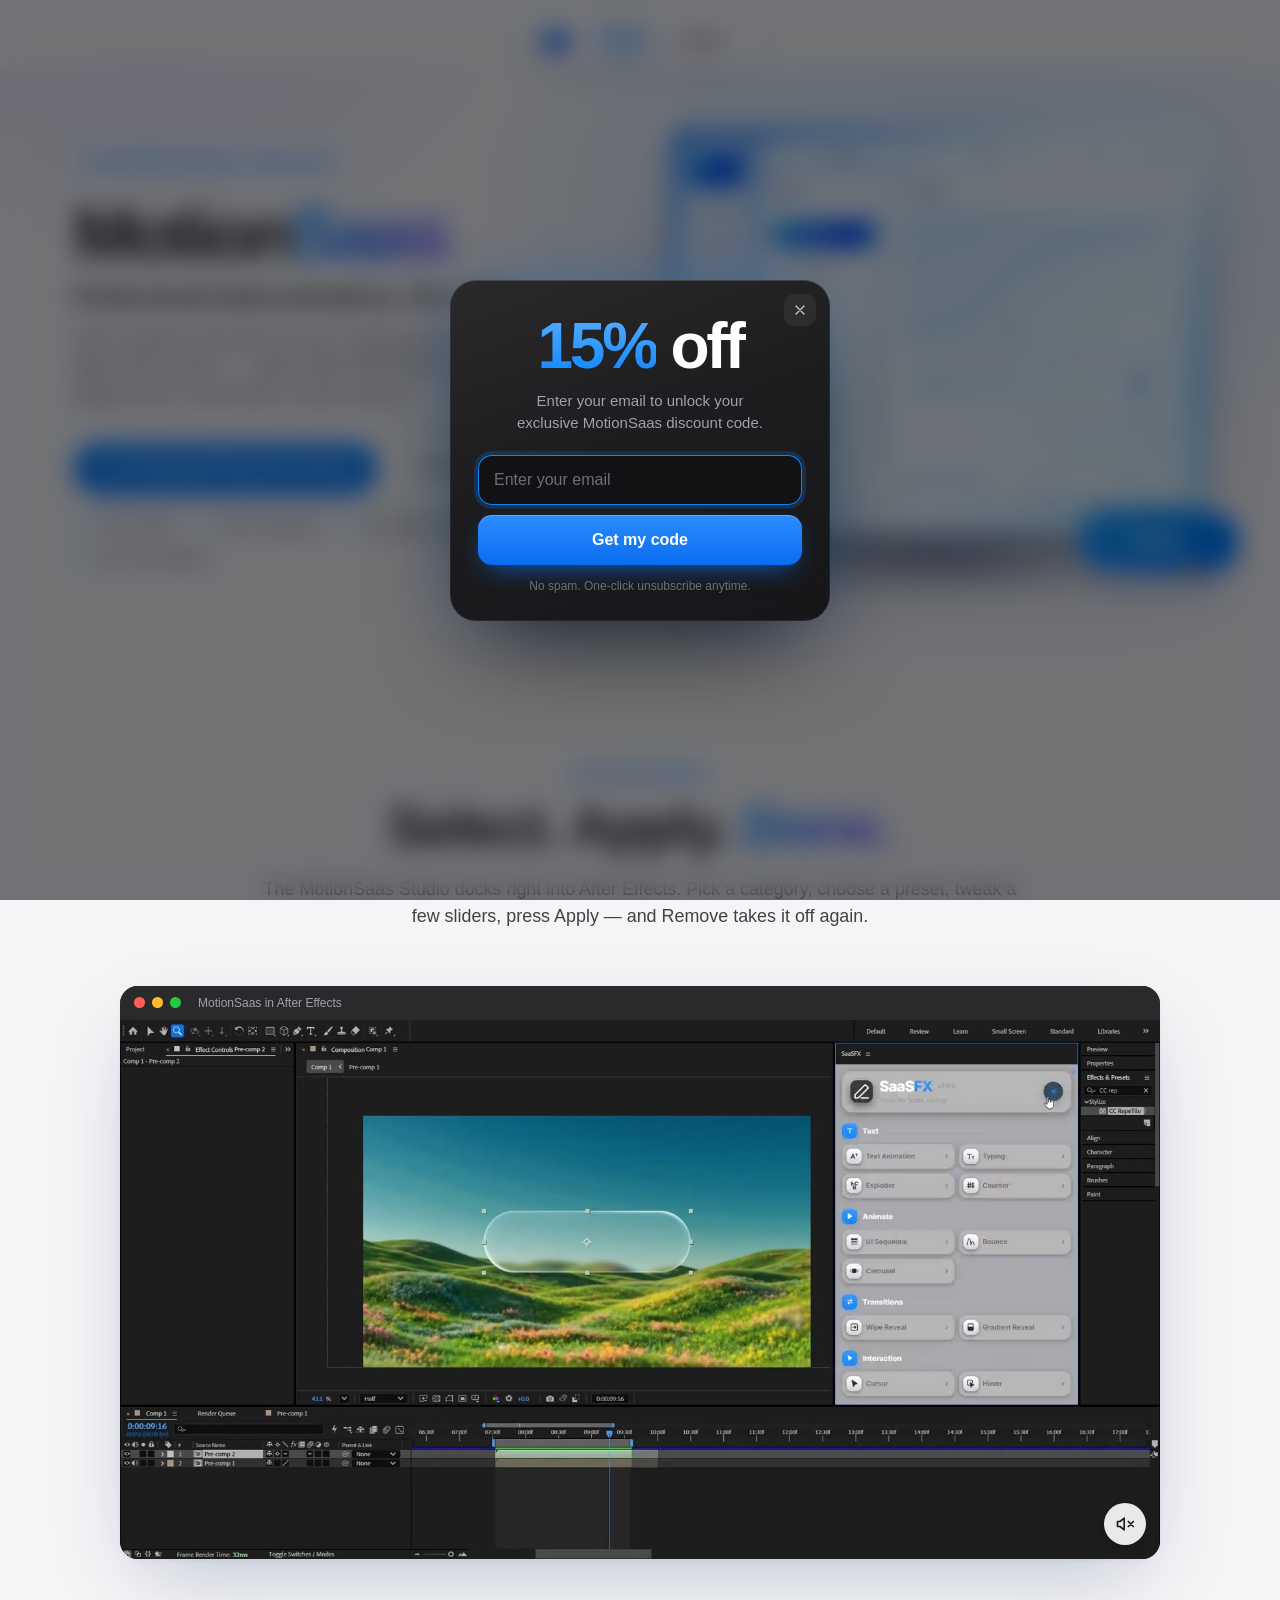
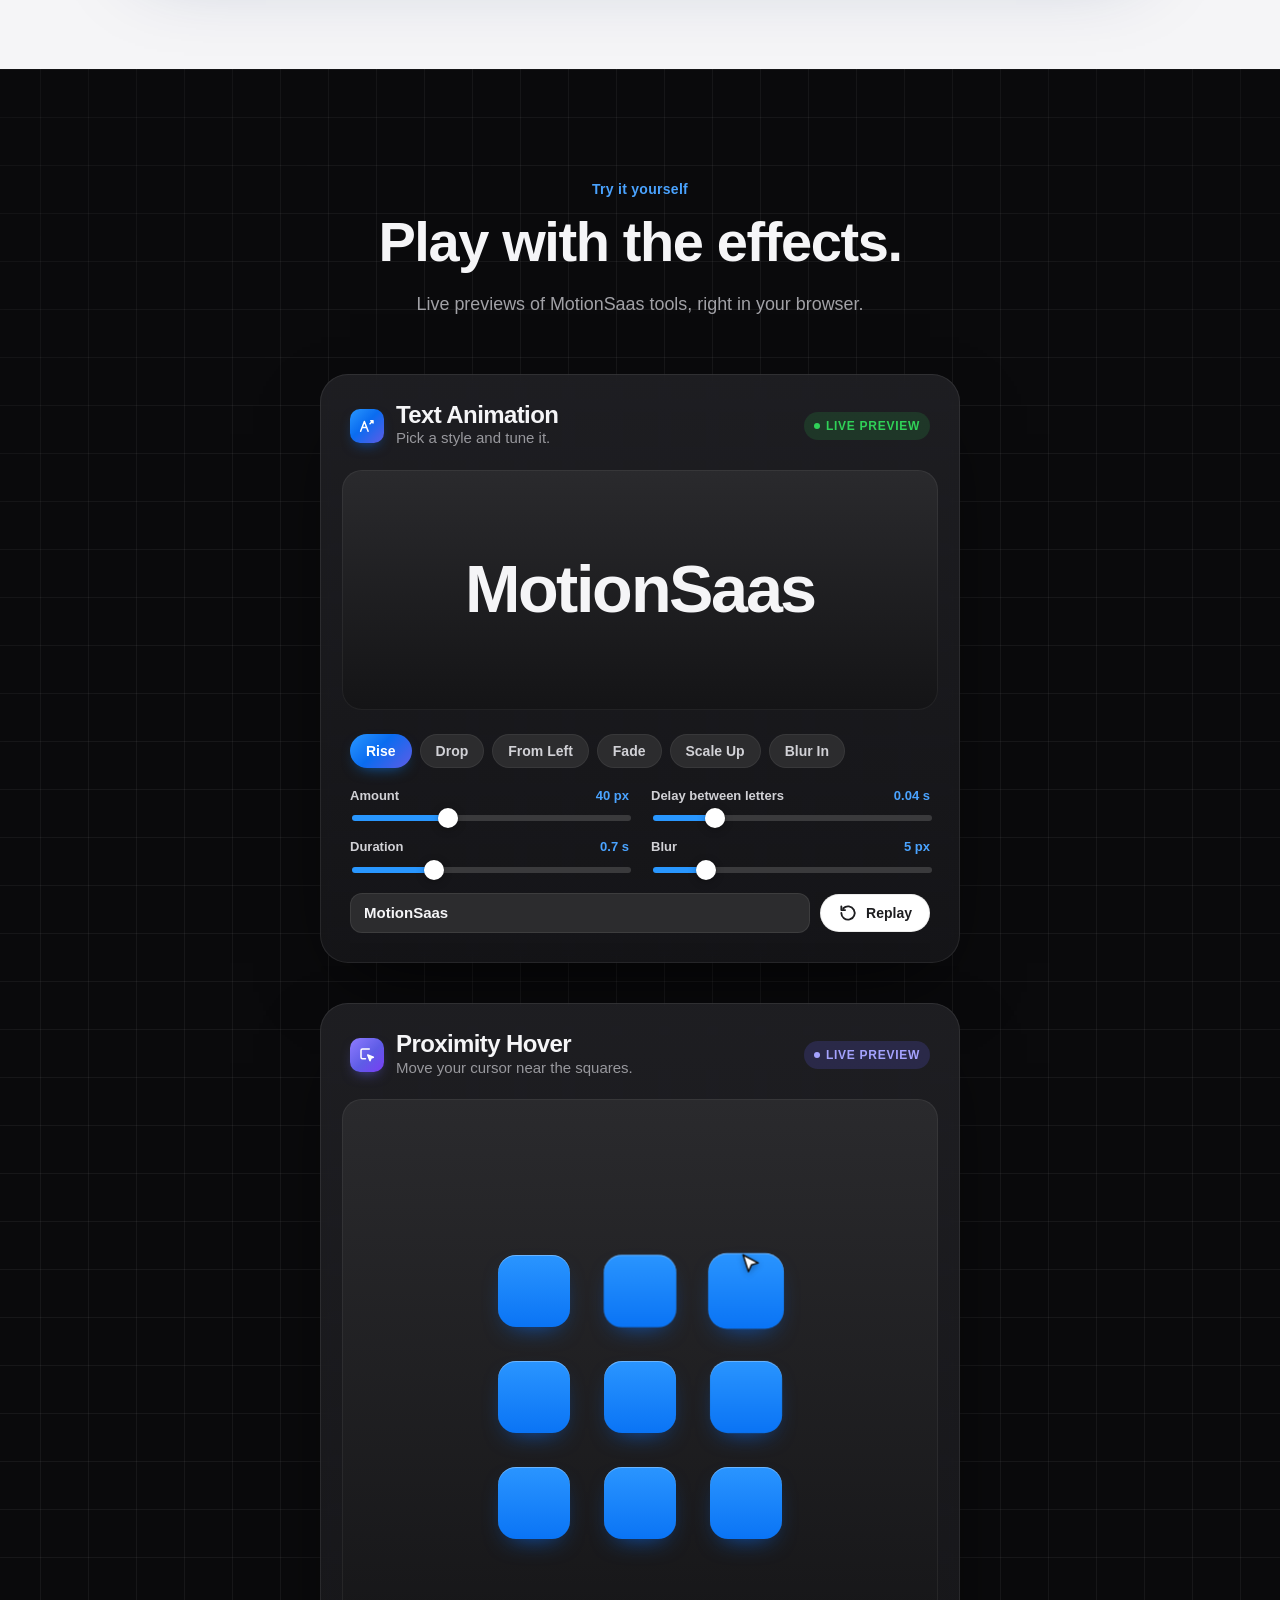
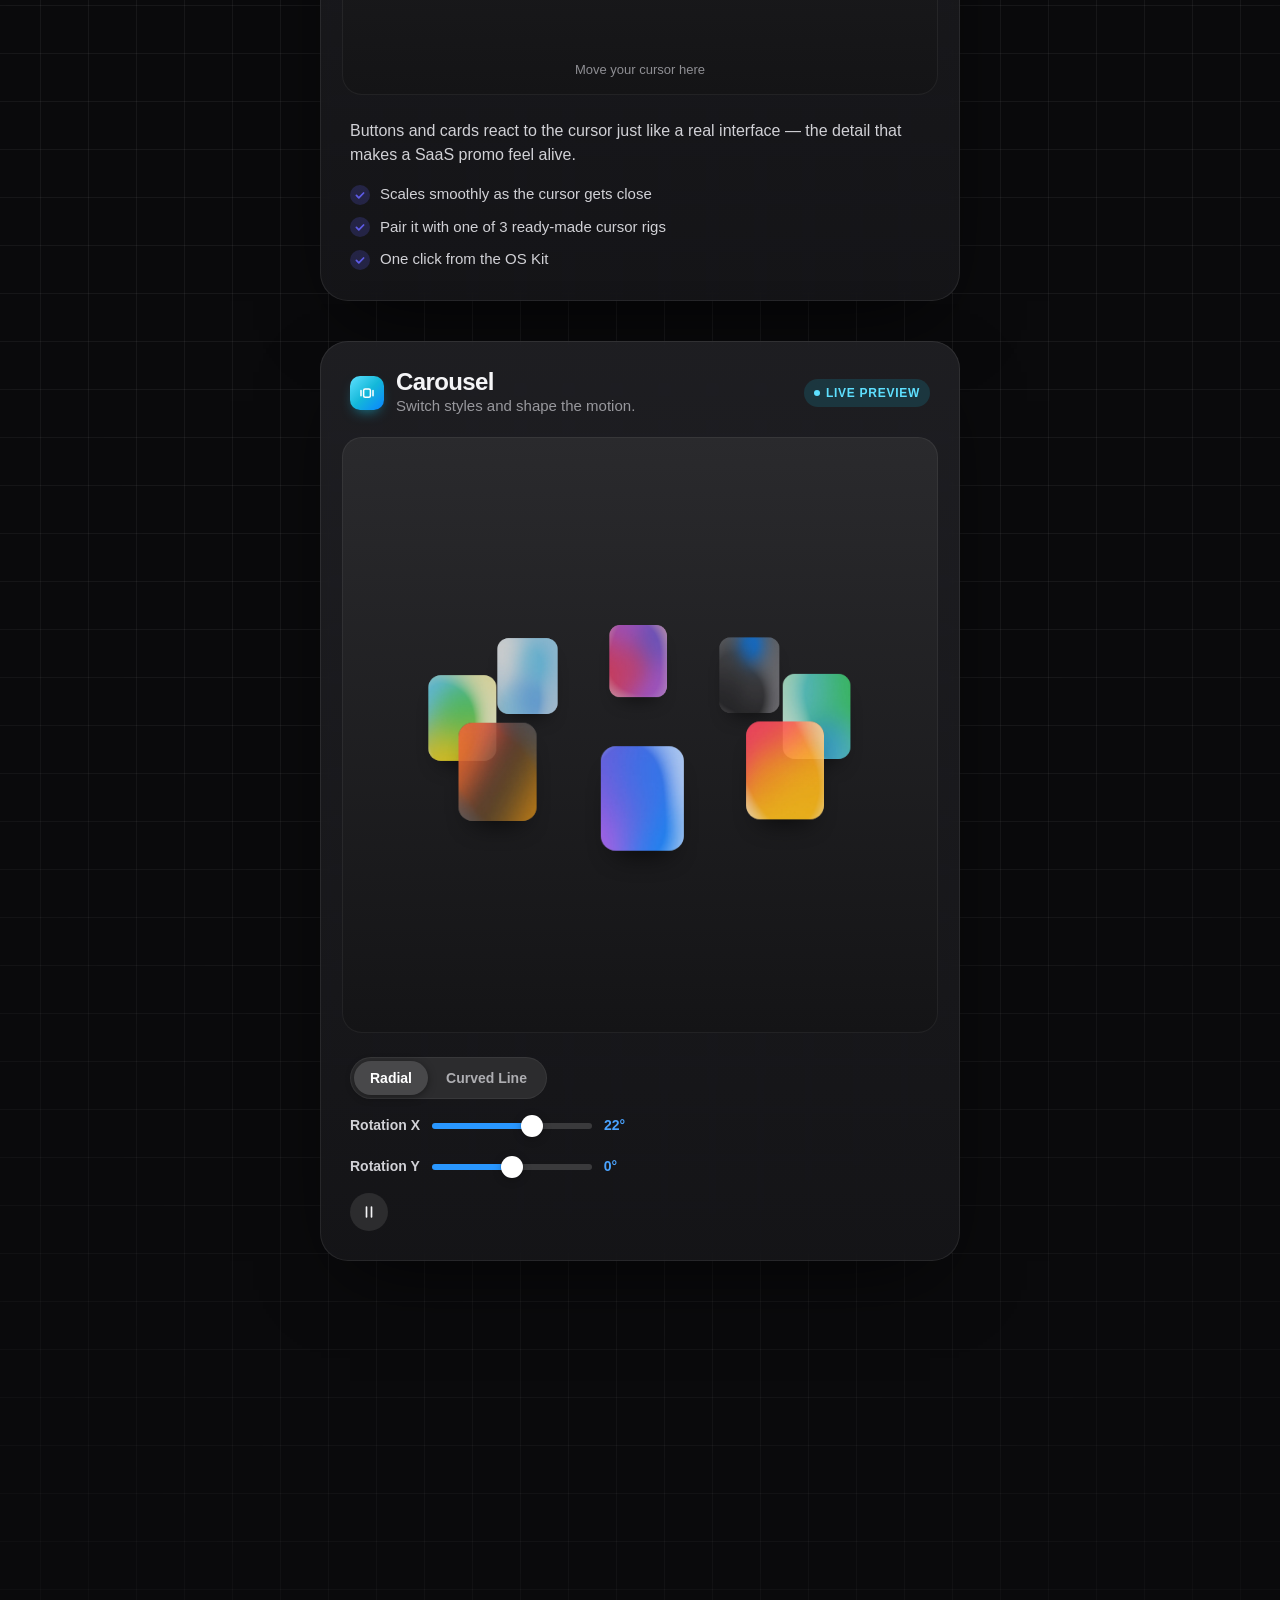
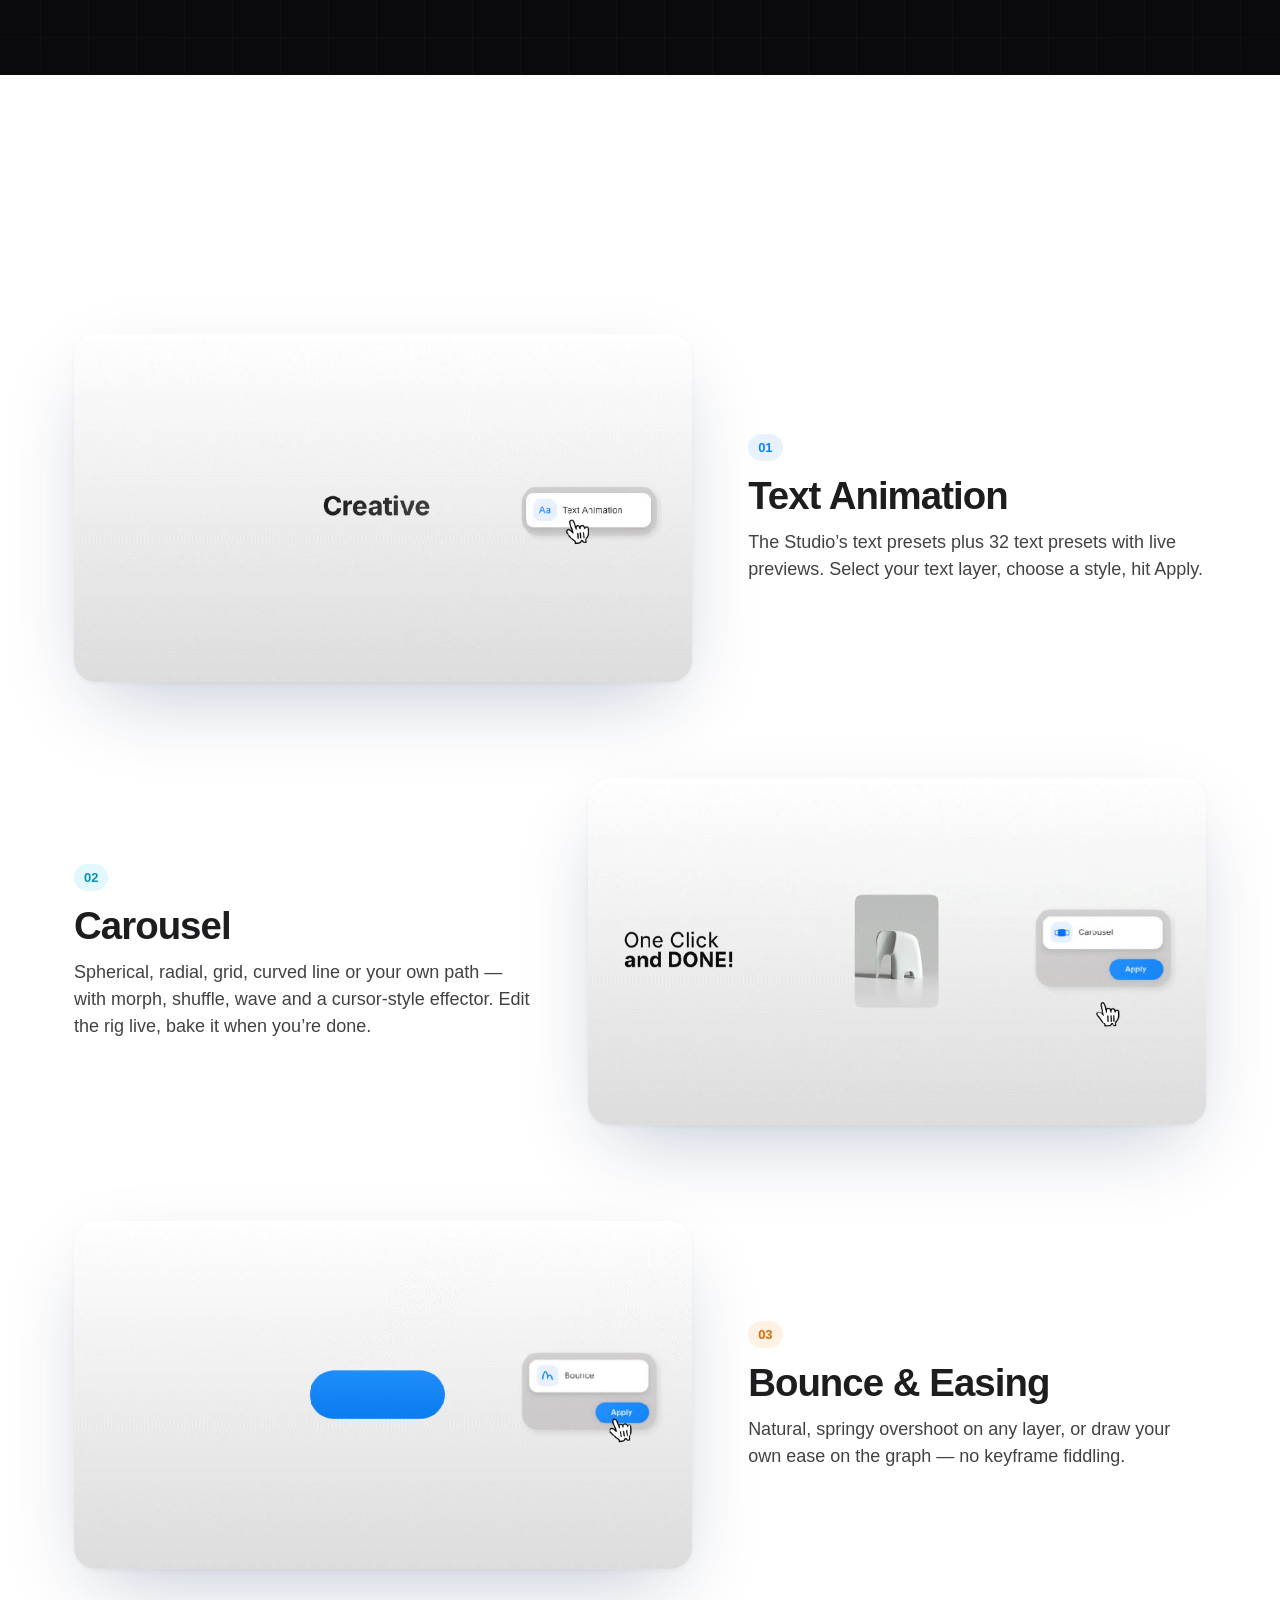
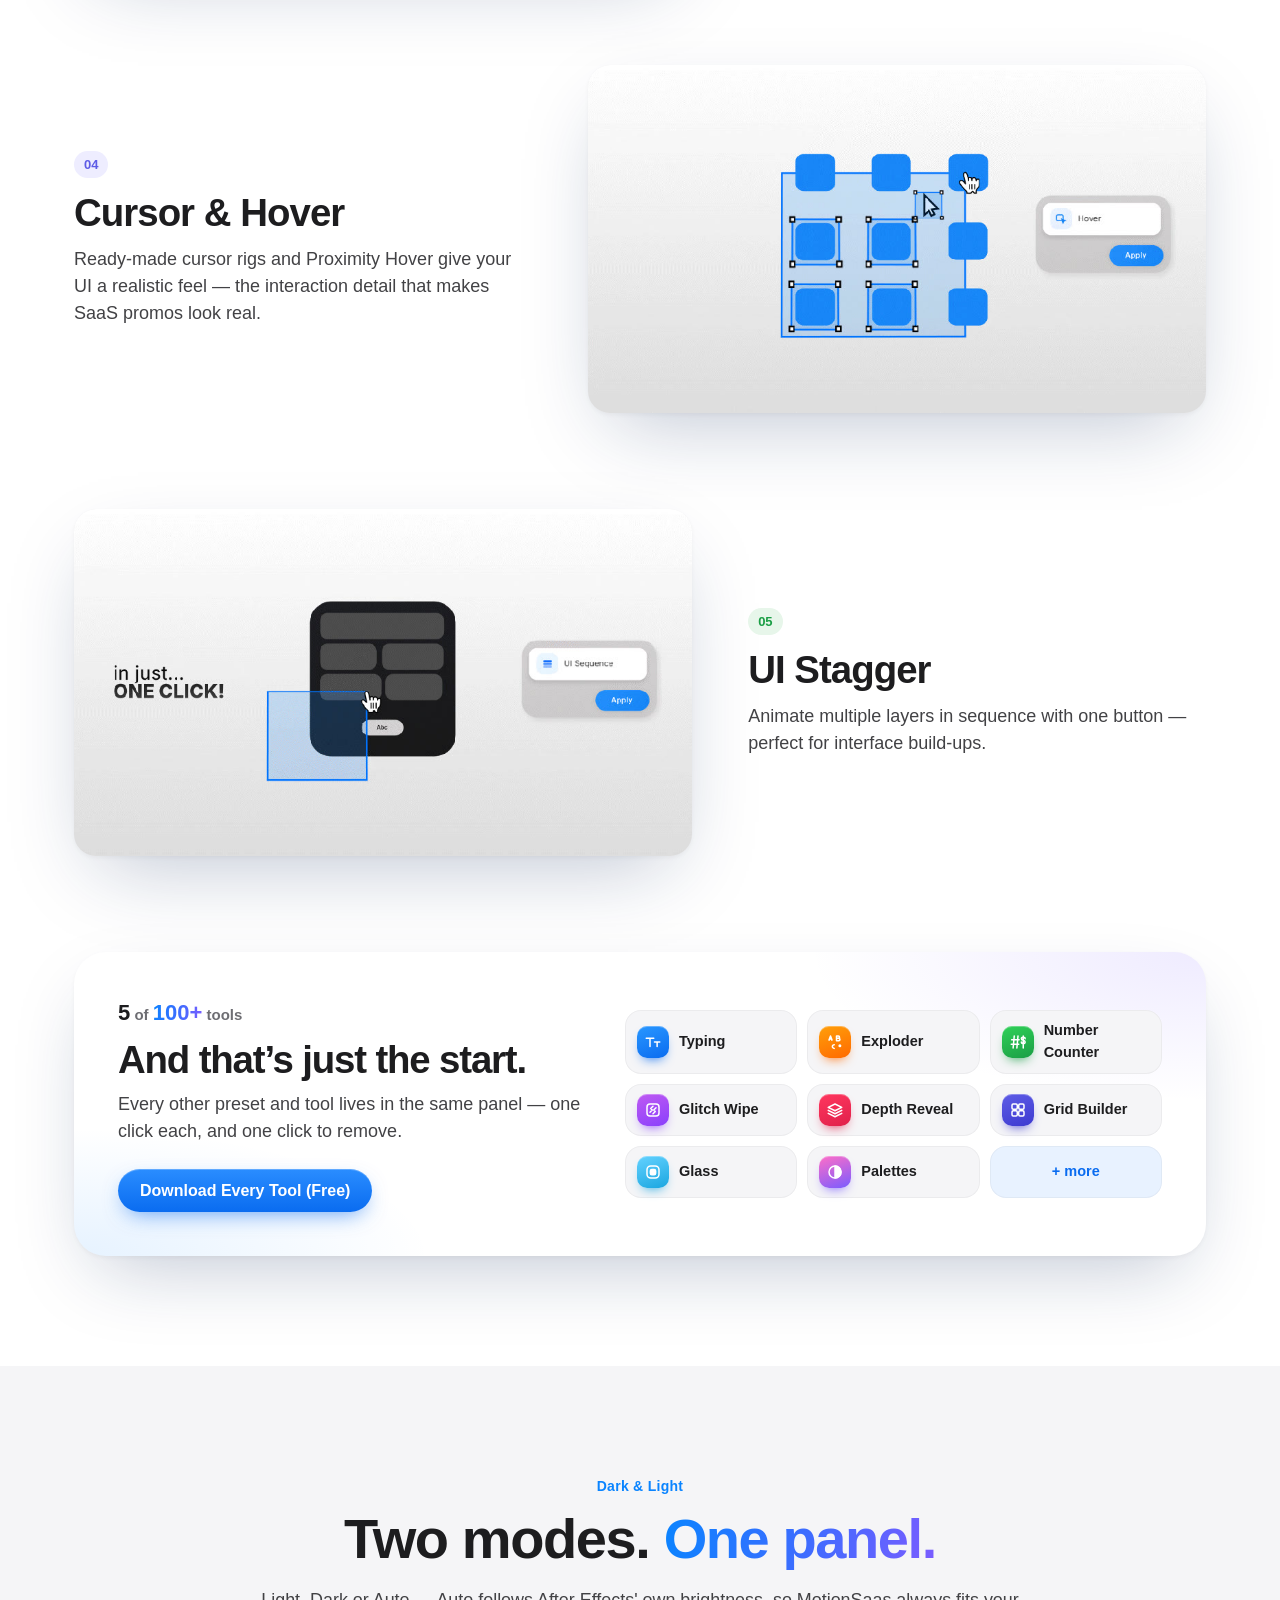
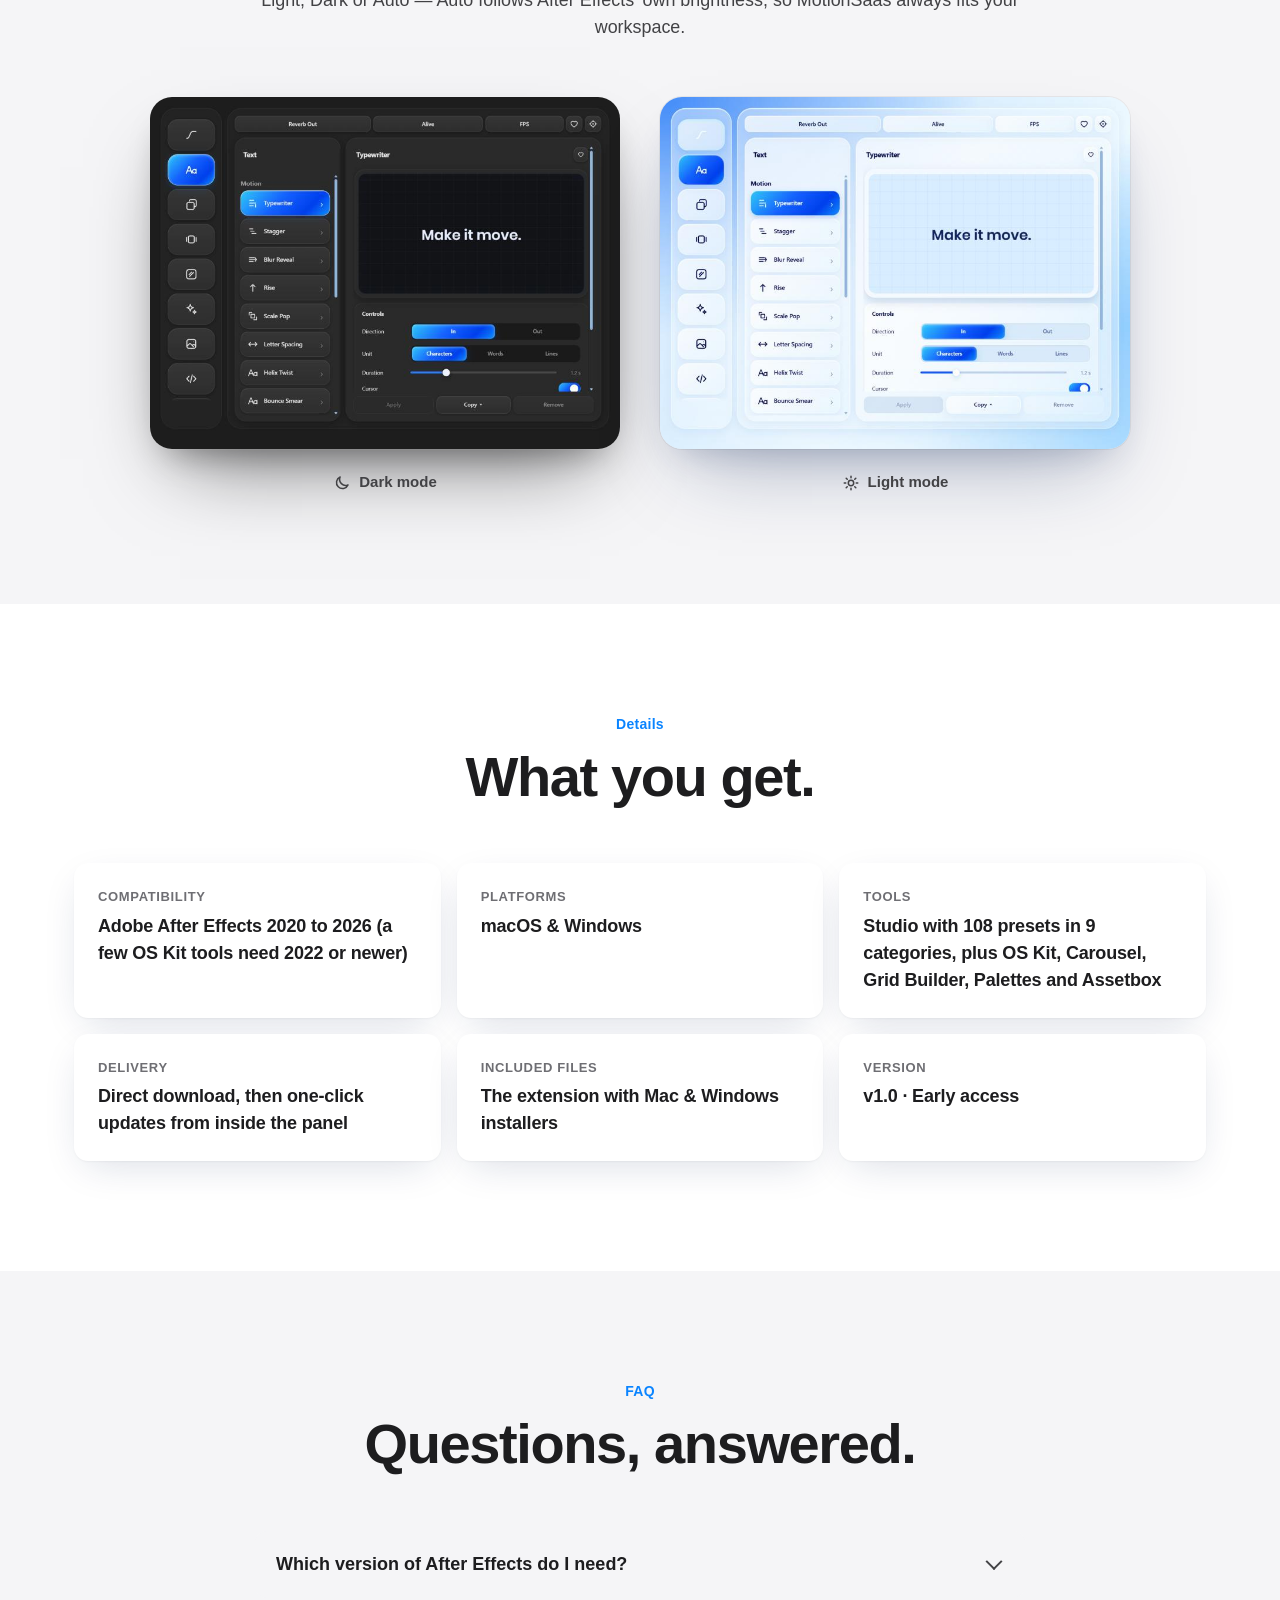
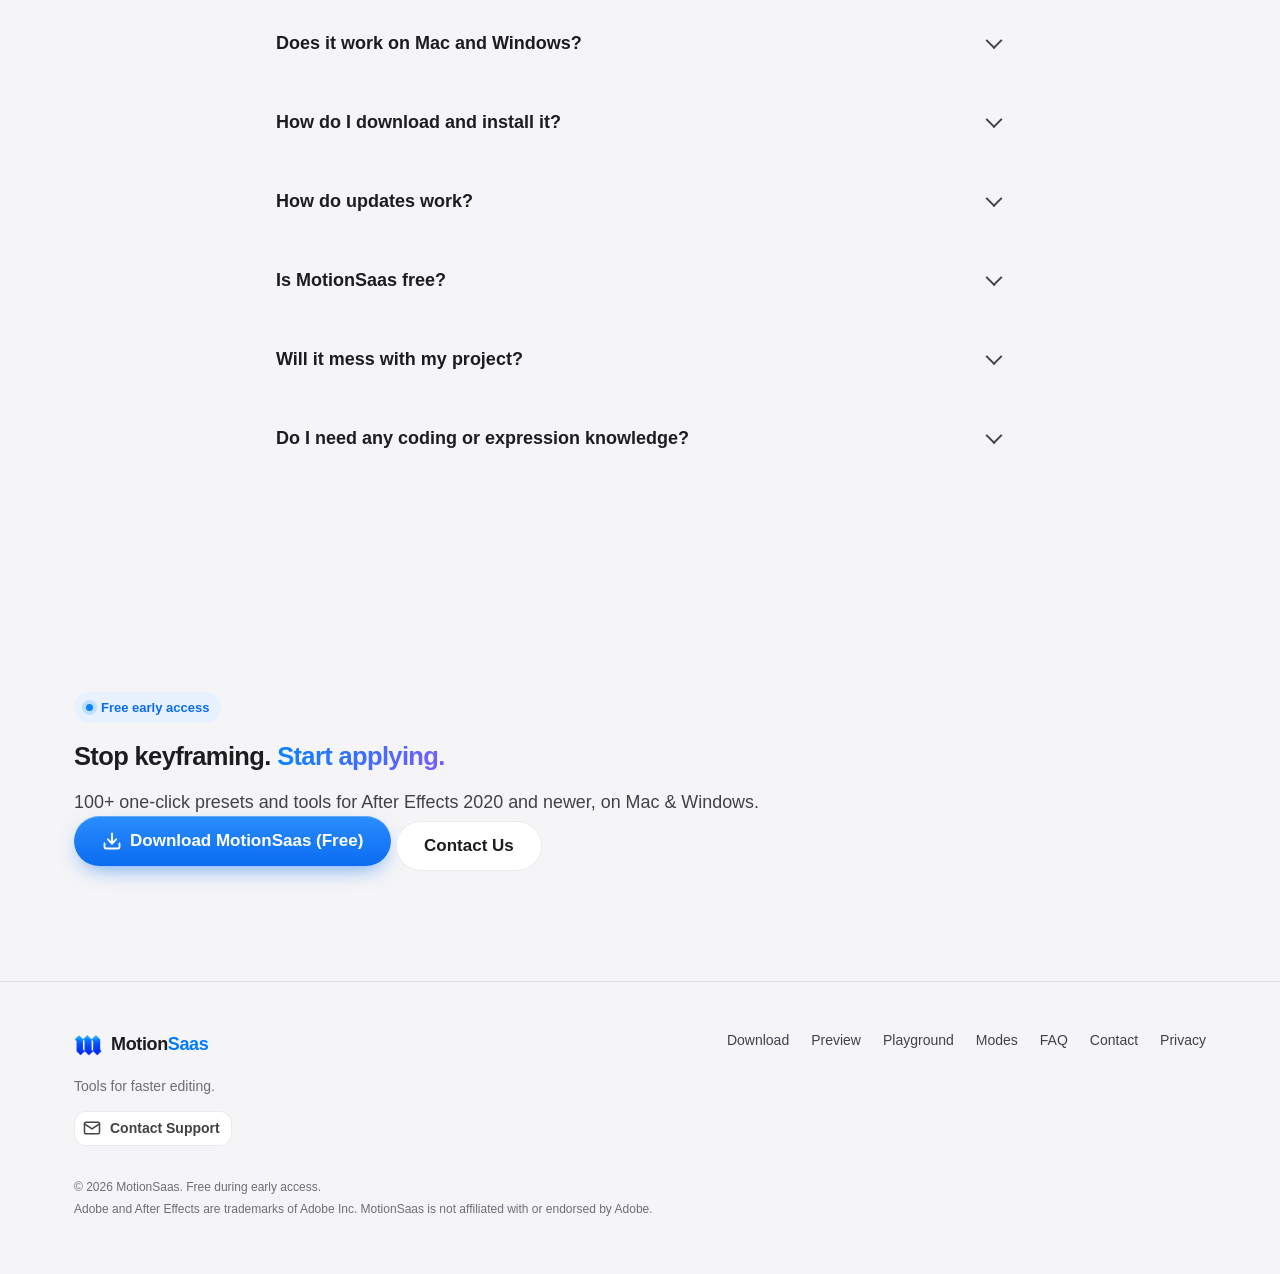
==== index.html @ 640b7249 "MotionSaas website at hellomotionsaas-coder.github.io Moved from hellomotionsaas-coder/MotionSaas (s" ====
<!DOCTYPE html><html lang="en" class=""><head>
  <meta charset="utf-8">
  <script>document.documentElement.classList.remove('no-js')</script>
  <meta name="viewport" content="width=device-width, initial-scale=1, viewport-fit=cover">
  <title>MotionSaas — One-click SaaS animations for After Effects</title>
  <meta name="description" content="MotionSaas is an After Effects extension for SaaS video editors: 100+ one-click presets for text, easing, transitions, carousels, glass and cursors. Free during early access.">
  <meta name="theme-color" content="#f5f5f7">
  <link rel="canonical" href="https://hellomotionsaas-coder.github.io/">
  <link rel="icon" href="images/favicon.png" type="image/png" sizes="64x64">
  <link rel="icon" href="images/favicon-32.png" type="image/png" sizes="32x32">
  <link rel="apple-touch-icon" href="images/apple-touch-icon.png">
  <meta property="og:type" content="website">
  <meta property="og:site_name" content="MotionSaas">
  <meta property="og:title" content="MotionSaas — One-click SaaS animations for After Effects">
  <meta property="og:description" content="100+ one-click presets for text, easing, transitions, carousels, glass and cursors, right inside After Effects 2020+. Mac & Windows.">
  <meta property="og:image" content="images/panel-hero.jpg">
  <meta property="og:url" content="https://hellomotionsaas-coder.github.io/">
  <meta name="twitter:card" content="summary_large_image">
  <link rel="stylesheet" href="css/site.css">
  <link rel="stylesheet" href="css/offer.css">
  <link rel="stylesheet" href="css/saasfx.css">
  
  <script src="js/products.js" defer=""></script>
  <script src="js/site.js" defer=""></script>
  <script src="js/offer.js" defer=""></script>
  <script src="js/saasfx.js" defer=""></script>
</head>
<body>
<header class="nav" id="top">
  <div class="nav__pill">
    <a href="#top" class="brand" aria-label="MotionSaas">
      <img class="brand__logo" src="images/logo.png" width="32" height="32" alt="MotionSaas">
    </a>
    <nav class="nav__links" aria-label="Main">
      <a href="#top" class="is-on" aria-current="page">Shop</a>
      <a href="contact.html">Contact</a>
    </nav>
  </div>
</header>

<main>

<!-- HERO -->
<section class="hero">
  <div class="container hero__grid">
    <div class="hero__copy reveal">
      <p class="eyebrow"><span class="dot" aria-hidden="true"></span>After Effects Extension · Early access</p>
      <h1 class="hero__title">Motion<span class="grad">Saas</span></h1>
      <p class="hero__tagline">Professional SaaS animations. <span class="nw">One click.</span></p>
      <p class="lead">100+ presets and tools for text, easing, transitions, carousels, glass and cursors — right inside After Effects. Pick one, press Apply, done. Free while in early access.</p>

      <div class="hero__cta" data-buybar-trigger="">
        <a href="MotionSaaS.zip" download class="btn btn--primary btn--lg">
          <svg viewBox="0 0 24 24" width="20" height="20" fill="none" stroke="currentColor" stroke-width="2.2" stroke-linecap="round" stroke-linejoin="round" aria-hidden="true"><path d="M21 15v4a2 2 0 0 1-2 2H5a2 2 0 0 1-2-2v-4"></path><polyline points="7 10 12 15 17 10"></polyline><line x1="12" y1="15" x2="12" y2="3"></line></svg>
          <span>Download Extension (Free)</span>
        </a>
        <a href="#try" class="btn btn--ghost btn--lg">Try Live Demo</a>
      </div>

      <ul class="facts">
        <li><svg viewBox="0 0 20 20" aria-hidden="true"><path d="M5 10.5l3 3 7-7"></path></svg>100+ presets</li>
        <li><svg viewBox="0 0 20 20" aria-hidden="true"><path d="M5 10.5l3 3 7-7"></path></svg>Mac &amp; Windows</li>
        <li><svg viewBox="0 0 20 20" aria-hidden="true"><path d="M5 10.5l3 3 7-7"></path></svg>After Effects 2020+</li>
        <li><svg viewBox="0 0 20 20" aria-hidden="true"><path d="M5 10.5l3 3 7-7"></path></svg>One-click updates</li>
      </ul>
    </div>

    <div class="hero__media reveal">
      <div class="stage3d" data-tilt-stage="">
        <div class="stage3d__inner">
          <div class="p3d__shadow" aria-hidden="true"></div>
          <div class="p3d" data-tilt="">
            <div class="panel panel--live panel--shot">
            <img class="panel__shot" src="images/studio-easing.png" width="800" height="600" alt="The MotionSaas Studio in After Effects: Easing presets with the curve editor">
            <div class="panel__glare"></div><div class="panel__sheen"></div><div class="panel__rim"></div>
          </div>
          </div>
          <div class="apply-float" data-apply-float="">
            <button type="button" class="apply3d" data-apply3d="" aria-label="Apply (demo button)"><span class="apply3d__txt">Apply</span><span class="apply3d__done" aria-hidden="true"><svg viewBox="0 0 20 20" aria-hidden="true"><path d="M5 10.5l3 3 7-7"></path></svg>Applied</span></button>
            <svg class="apply-cursor" viewBox="0 0 24 24" aria-hidden="true"><path d="M5 3.2v15.6l4.1-3.9 2.7 6 2.6-1.1-2.6-5.9h5.7z"></path></svg>
          </div>
        </div>
      </div>
    </div>
  </div>
</section>

<!-- IN AFTER EFFECTS -->
<section class="section" id="demo">
  <div class="container">
    <div class="section__head reveal">
      <p class="kicker">Inside After Effects</p>
      <h2>Select. Apply. <span class="grad">Done.</span></h2>
      <p class="sub">The MotionSaas Studio docks right into After Effects. Pick a category, choose a preset, tweak a few sliders, press Apply — and Remove takes it off again.</p>
    </div>
    <div class="window reveal">
      <div class="window__bar" aria-hidden="true"><i></i><i></i><i></i><span>MotionSaas in After Effects</span></div>
      <video class="window__video" data-demo-video="" src="media/trial-v2.mp4" poster="images/trial-v2.jpg" autoplay="" muted="" loop="" playsinline="" preload="metadata" aria-label="MotionSaas demo inside After Effects"></video>
      <button class="sound-toggle" type="button" aria-pressed="false" data-sound-toggle="">
        <svg class="ic-off" viewBox="0 0 24 24" aria-hidden="true"><path d="M11 5 6 9H3v6h3l5 4z"></path><path d="m22 9-6 6M16 9l6 6"></path></svg>
        <svg class="ic-on" viewBox="0 0 24 24" aria-hidden="true"><path d="M11 5 6 9H3v6h3l5 4z"></path><path d="M15.5 8.5a5 5 0 0 1 0 7M18.5 5.5a9 9 0 0 1 0 13"></path></svg>
        <span class="sr-only">Toggle sound</span>
      </button>
    </div>
  </div>
</section>

<!-- INTERACTIVE DEMOS -->
<section class="section" id="try">
  <div class="container">
    <div class="section__head reveal">
      <p class="kicker">Try it yourself</p>
      <h2>Play with the effects.</h2>
      <p class="sub">Live previews of MotionSaas tools, right in your browser.</p>
    </div>

    <div class="demo reveal" data-ta-demo="">
      <div class="demo__top">
        <div class="demo__title"><i><svg viewBox="0 0 24 24" aria-hidden="true"><path d="M3.5 19 8.5 6l5 13M5.5 14h6"></path><path d="M16 9l4-4M17 5h3v3"></path></svg></i><div><h3>Text Animation</h3><p class="demo__desc">Pick a style and tune it.</p></div></div>
        <span class="live">Live preview</span>
      </div>
      <div class="demo__stage ta-stage" data-ta-stage="" aria-live="off"><div class="ta-text" data-ta-text="">MotionSaas</div></div>
      <div class="ta-panel">
        <div class="ta-styles" role="group" aria-label="Animation style">
          <button type="button" data-ta-style="rise" aria-pressed="true">Rise</button>
          <button type="button" data-ta-style="drop" aria-pressed="false">Drop</button>
          <button type="button" data-ta-style="left" aria-pressed="false">From Left</button>
          <button type="button" data-ta-style="fade" aria-pressed="false">Fade</button>
          <button type="button" data-ta-style="scale" aria-pressed="false">Scale Up</button>
          <button type="button" data-ta-style="blur" aria-pressed="false">Blur In</button>
        </div>
        <div class="ta-grid">
          <label class="ta-sl" data-ta-amount-row=""><span>Amount <output data-ta-out="amt">40 px</output></span><input type="range" min="0" max="120" step="1" value="40" data-ta="amt"></label>
          <label class="ta-sl"><span>Delay between letters <output data-ta-out="stag">0.04 s</output></span><input type="range" min="0" max="0.2" step="0.005" value="0.04" data-ta="stag"></label>
          <label class="ta-sl"><span>Duration <output data-ta-out="dur">0.7 s</output></span><input type="range" min="0.2" max="2" step="0.05" value="0.7" data-ta="dur"></label>
          <label class="ta-sl"><span>Blur <output data-ta-out="blur">5 px</output></span><input type="range" min="0" max="30" step="1" value="5" data-ta="blur"></label>
        </div>
        <div class="ta-foot">
          <input class="ta-input" type="text" maxlength="24" value="MotionSaas" aria-label="Preview text" data-ta-input="">
          <button type="button" class="btn btn--ghost btn--sm" data-ta-play=""><svg viewBox="0 0 24 24" aria-hidden="true"><path d="M4 12a8 8 0 1 0 2.4-5.7M4 4v4.5h4.5"></path></svg><span>Replay</span></button>
        </div>
      </div>
    </div>

    <div class="demo demo--flip demo--violet reveal">
      <div class="demo__top">
        <div class="demo__title"><i><svg viewBox="0 0 24 24" aria-hidden="true"><path d="M15 4H6a2 2 0 0 0-2 2v9a2 2 0 0 0 2 2h4"></path><path d="m13 12 7.5 3-3.2 1.2L16 19.5z" style="fill:currentColor"></path></svg></i><div><h3>Proximity Hover</h3><p class="demo__desc">Move your cursor near the squares.</p></div></div>
        <span class="live">Live preview</span>
      </div>
      <div class="demo__stage hover-stage" data-hover-demo="">
        <div class="hgrid"><div class="hsq"></div><div class="hsq"></div><div class="hsq"></div><div class="hsq"></div><div class="hsq"></div><div class="hsq"></div><div class="hsq"></div><div class="hsq"></div><div class="hsq"></div></div>
        <div class="ghost-cursor" aria-hidden="true"><svg viewBox="0 0 24 24"><path d="M5 3l14 7.5-6.2 1.8L10 18.5z" fill="#fff" stroke="#111" stroke-width="1.4" stroke-linejoin="round"></path></svg></div>
        <p class="stage-hint">Move your cursor here</p>
      </div>
      <div class="demo__note">
        <p>Buttons and cards react to the cursor just like a real interface — the detail that makes a SaaS promo feel alive.</p>
        <ul class="demo__pts"><li>Scales smoothly as the cursor gets close</li><li>Pair it with one of 3 ready-made cursor rigs</li><li>One click from the OS Kit</li></ul>
      </div>
    </div>

    <div class="demo demo--teal reveal">
      <div class="demo__top">
        <div class="demo__title"><i><svg viewBox="0 0 24 24" aria-hidden="true"><rect x="7.5" y="6.5" width="9" height="11" rx="2"></rect><path d="M4 8.5v7M20 8.5v7"></path></svg></i><div><h3>Carousel</h3><p class="demo__desc">Switch styles and shape the motion.</p></div></div>
        <span class="live">Live preview</span>
      </div>
      <div class="demo__stage car-stage" data-carousel-demo="" data-mode="radial">
        <div class="car-item"><img src="images/c1.webp" alt="" width="480" height="600" draggable="false"></div><div class="car-item"><img src="images/c2.webp" alt="" width="480" height="600" draggable="false"></div><div class="car-item"><img src="images/c3.webp" alt="" width="480" height="600" draggable="false"></div><div class="car-item"><img src="images/c4.webp" alt="" width="480" height="600" draggable="false"></div><div class="car-item"><img src="images/c5.webp" alt="" width="480" height="600" draggable="false"></div><div class="car-item"><img src="images/c6.webp" alt="" width="480" height="600" draggable="false"></div><div class="car-item"><img src="images/c7.webp" alt="" width="480" height="600" draggable="false"></div><div class="car-item"><img src="images/c8.webp" alt="" width="480" height="600" draggable="false"></div>
        <svg class="car-svg" aria-hidden="true"><path class="guide" d=""></path><path class="curve" d=""></path></svg>
        <div class="pin" tabindex="0" role="slider" aria-label="Start pin (use arrow keys)"></div>
        <div class="pin pin--mid" tabindex="0" role="slider" aria-label="Middle pin (use arrow keys)"></div>
        <div class="pin" tabindex="0" role="slider" aria-label="End pin (use arrow keys)"></div>
      </div>
      <div class="controls">
        <div class="seg" role="group" aria-label="Carousel style">
          <button type="button" data-mode-btn="radial" aria-pressed="true">Radial</button>
          <button type="button" data-mode-btn="curved" aria-pressed="false">Curved Line</button>
        </div>
        <div class="ctl" data-ctl="radial">
          <label class="slider">Rotation X <input type="range" min="-75" max="75" step="1" value="22" data-rx=""> <output data-rx-out="">22°</output></label>
          <label class="slider">Rotation Y <input type="range" min="-90" max="90" step="1" value="0" data-ry=""> <output data-ry-out="">0°</output></label>
        </div>
        <div class="ctl" data-ctl="curved" hidden="">
          <p class="ctl__note">Drag the 3 pins to shape the line.</p>
          <button type="button" class="btn btn--ghost btn--sm" data-reset-pins="">Reset</button>
        </div>
        <button type="button" class="icon-btn play-btn" data-play="" aria-label="Pause animation"></button>
      </div>
    </div>
  
    <div class="more-note reveal">
      <p class="more-note__big">That’s only a taste!<br><span class="grad">100+ more presets inside.</span></p>
      <p class="more-note__sub">Easing, 19 expression behaviours, shake, transitions, glass, backgrounds, Typing, Exploder, Number Counter, Depth Reveal, Grid Builder and more — all in the same panel, one click each.</p>
    </div>
  </div>
</section>

<!-- SHOWCASE -->
<section class="section section--alt">
  <div class="container">
    <div class="section__head reveal">
      <p class="kicker">See it in action</p>
      <h2>Made for SaaS promos.</h2>
    </div>
    <div class="showcase reveal">
      <div class="showcase__media"><video data-lazy-video="" src="media/text-animation.mp4" poster="images/text-animation.jpg" muted="" loop="" playsinline="" preload="none" aria-label="Text Animation tool demo"></video></div>
      <div class="showcase__copy"><span class="num num--01">01</span><h3>Text Animation</h3><p>The Studio’s text presets plus 32 text presets with live previews. Select your text layer, choose a style, hit Apply.</p></div>
    </div>
    <div class="showcase showcase--flip reveal">
      <div class="showcase__media"><video data-lazy-video="" src="media/carousel.mp4" poster="images/carousel.jpg" muted="" loop="" playsinline="" preload="none" aria-label="Carousel tool demo"></video></div>
      <div class="showcase__copy"><span class="num num--02">02</span><h3>Carousel</h3><p>Spherical, radial, grid, curved line or your own path — with morph, shuffle, wave and a cursor-style effector. Edit the rig live, bake it when you’re done.</p></div>
    </div>
    <div class="showcase reveal">
      <div class="showcase__media"><video data-lazy-video="" src="media/bounce.mp4" poster="images/bounce.jpg" muted="" loop="" playsinline="" preload="none" aria-label="Bounce tool demo"></video></div>
      <div class="showcase__copy"><span class="num num--03">03</span><h3>Bounce &amp; Easing</h3><p>Natural, springy overshoot on any layer, or draw your own ease on the graph — no keyframe fiddling.</p></div>
    </div>
    <div class="showcase showcase--flip reveal">
      <div class="showcase__media"><video data-lazy-video="" src="media/hover.mp4" poster="images/hover.jpg" muted="" loop="" playsinline="" preload="none" aria-label="Hover tool demo"></video></div>
      <div class="showcase__copy"><span class="num num--04">04</span><h3>Cursor &amp; Hover</h3><p>Ready-made cursor rigs and Proximity Hover give your UI a realistic feel — the interaction detail that makes SaaS promos look real.</p></div>
    </div>
    <div class="showcase reveal">
      <div class="showcase__media"><video data-lazy-video="" src="media/ui-sequence.mp4" poster="images/ui-sequence.jpg" muted="" loop="" playsinline="" preload="none" aria-label="UI Sequence tool demo"></video></div>
      <div class="showcase__copy"><span class="num num--05">05</span><h3>UI Stagger</h3><p>Animate multiple layers in sequence with one button — perfect for interface build-ups.</p></div>
    </div>
    <div class="more reveal">
      <div class="more__copy">
        <p class="more__count"><span>5</span> of <span class="grad">100+</span> tools</p>
        <h3>And that’s just the start.</h3>
        <p>Every other preset and tool lives in the same panel — one click each, and one click to remove.</p>
        <a href="MotionSaaS.zip" download class="btn btn--primary">Download Every Tool (Free)</a>
      </div>
      <ul class="more__tools">
        <li style="--c1:#2997ff;--c2:#0a6cf0"><svg viewBox="0 0 24 24" aria-hidden="true"><path d="M3 7h10M8 7v11M14 12h7M17.5 12v6"></path></svg>Typing</li>
        <li style="--c1:#ff9f0a;--c2:#ff6a00"><svg viewBox="0 0 24 24" aria-hidden="true"><path d="M4 9.5 6 4l2 5.5M4.6 8h2.8"></path><path d="M14 4h2.5a1.5 1.5 0 0 1 0 3H14zM14 7h3a1.6 1.6 0 0 1 0 3.2h-3z"></path><path d="M11 20.5a2.5 2.5 0 1 1 0-5"></path><circle cx="18.5" cy="17" r="1"></circle></svg>Exploder</li>
        <li style="--c1:#30d158;--c2:#1a9e45"><svg viewBox="0 0 24 24" aria-hidden="true"><path d="M7 4 5.5 20M12 4l-1.5 16M3.5 9h10M3 15h10"></path><path d="M19 4v16M21.5 7.5c0-1.4-1.1-2-2.5-2s-2.5.7-2.5 2 1.1 1.8 2.5 2.2 2.5 1 2.5 2.4-1.1 2.2-2.5 2.2-2.5-.8-2.5-2.2"></path></svg>Number Counter</li>
        <li style="--c1:#bf5af2;--c2:#8a3ffc"><svg viewBox="0 0 24 24" aria-hidden="true"><rect x="4" y="4" width="16" height="16" rx="4"></rect><path d="M8 15l3-3-2-2 3-3M12 17l3-3-2-2 3-3"></path></svg>Glitch Wipe</li>
        <li style="--c1:#ff375f;--c2:#e0204a"><svg viewBox="0 0 24 24" aria-hidden="true"><path d="M12 4 3 8.5l9 4.5 9-4.5z"></path><path d="M3 12.5l9 4.5 9-4.5M3 16.5 12 21l9-4.5"></path></svg>Depth Reveal</li>
        <li style="--c1:#5e5ce6;--c2:#3d3ad0"><svg viewBox="0 0 24 24" aria-hidden="true"><rect x="4" y="4" width="7" height="7" rx="1.6"></rect><rect x="13" y="4" width="7" height="7" rx="1.6"></rect><rect x="4" y="13" width="7" height="7" rx="1.6"></rect><rect x="13" y="13" width="7" height="7" rx="1.6"></rect></svg>Grid Builder</li>
        <li style="--c1:#64d2ff;--c2:#1aa6e0"><svg viewBox="0 0 24 24" aria-hidden="true"><rect x="4" y="4" width="16" height="16" rx="5"></rect><rect x="8.5" y="8.5" width="7" height="7" rx="2" style="fill:currentColor"></rect></svg>Glass</li>
        <li style="--c1:#ff6ec7;--c2:#7a5cff"><svg viewBox="0 0 24 24" aria-hidden="true"><circle cx="12" cy="12" r="8"></circle><path d="M12 4a8 8 0 0 1 0 16z" style="fill:currentColor"></path></svg>Palettes</li>
        <li class="more__plus">+ more</li>
      </ul>
    </div>
  </div>
</section>

<!-- MODES -->
<section class="section" id="modes">
  <div class="container">
    <div class="section__head reveal">
      <p class="kicker">Dark &amp; Light</p>
      <h2>Two modes. <span class="grad">One panel.</span></h2>
      <p class="sub">Light, Dark or Auto — Auto follows After Effects' own brightness, so MotionSaas always fits your workspace.</p>
    </div>
    <div class="modes">
      <figure class="mode reveal">
        <img class="mode__shot mode__shot--dark" src="images/studio-text-dark.png" width="800" height="600" loading="lazy" alt="The MotionSaas Studio in dark mode: Text presets with a live preview">
        <figcaption class="mode__label"><svg viewBox="0 0 24 24" aria-hidden="true"><path d="M20 14.5A8 8 0 0 1 9.5 4a8 8 0 1 0 10.5 10.5z"></path></svg>Dark mode</figcaption>
      </figure>
      <figure class="mode reveal">
        <img class="mode__shot mode__shot--light" src="images/studio-text-light.png" width="800" height="600" loading="lazy" alt="The MotionSaas Studio in light mode: Text presets with a live preview">
        <figcaption class="mode__label"><svg viewBox="0 0 24 24" aria-hidden="true"><circle cx="12" cy="12" r="3.6"></circle><path d="M12 3v2M12 19v2M3 12h2M19 12h2M5.6 5.6l1.4 1.4M17 17l1.4 1.4M5.6 18.4 7 17M17 7l1.4-1.4"></path></svg>Light mode</figcaption>
      </figure>
    </div>
  </div>
</section>

<!-- SPECS -->
<section class="section section--alt">
  <div class="container">
    <div class="section__head reveal">
      <p class="kicker">Details</p>
      <h2>What you get.</h2>
    </div>
    <div class="specs">
      <div class="spec reveal"><p class="spec__k">Compatibility</p><p class="spec__v">Adobe After Effects 2020 to 2026 (a few OS Kit tools need 2022 or newer)</p></div>
      <div class="spec reveal"><p class="spec__k">Platforms</p><p class="spec__v">macOS &amp; Windows</p></div>
      <div class="spec reveal"><p class="spec__k">Tools</p><p class="spec__v">Studio with 108 presets in 9 categories, plus OS Kit, Carousel, Grid Builder, Palettes and Assetbox</p></div>
      <div class="spec reveal"><p class="spec__k">Delivery</p><p class="spec__v">Direct download, then one-click updates from inside the panel</p></div>
      <div class="spec reveal"><p class="spec__k">Included files</p><p class="spec__v">The extension with Mac &amp; Windows installers</p></div>
      <div class="spec reveal"><p class="spec__k">Version</p><p class="spec__v">v1.0 · Early access</p></div>
    </div>
  </div>
</section>

<!-- FAQ -->
<section class="section" id="faq">
  <div class="container container--narrow">
    <div class="section__head reveal">
      <p class="kicker">FAQ</p>
      <h2>Questions, answered.</h2>
    </div>
    <div class="faq">
      <details class="reveal"><summary>Which version of After Effects do I need?</summary><p>After Effects 2020 or newer, up to 2026. Almost every tool works on all of them; the panel tells you on the tile when one needs a newer version (a few OS Kit tools need 2022 or 2024).</p></details>
      <details class="reveal"><summary>Does it work on Mac and Windows?</summary><p>Yes. MotionSaas runs on both macOS and Windows, and the download includes an installer for each.</p></details>
      <details class="reveal"><summary>How do I download and install it?</summary><p>Click any Download button to get MotionSaaS.zip and unzip it. On a Mac, double-click “Install on Mac.command” (the first time, right-click → Open). On Windows, double-click “Install on Windows.bat”. Restart After Effects and open Window → Extensions → MotionSaaS.</p></details>
      <details class="reveal"><summary>How do updates work?</summary><p>The panel checks for a new version when it opens. When there is one, an Update button appears in its header — click it and MotionSaas downloads, installs and reloads itself. No reinstall.</p></details>
      <details class="reveal"><summary>Is MotionSaas free?</summary><p>Yes, while it’s in early access — every tool is unlocked. Pricing may come later; we’ll announce it on this page first.</p></details>
      <details class="reveal"><summary>Will it mess with my project?</summary><p>No. Everything MotionSaas adds is labelled, so Remove takes it off cleanly, and re-applying a tool updates what it made instead of stacking copies. It never overwrites expressions you wrote yourself.</p></details>
      <details class="reveal"><summary>Do I need any coding or expression knowledge?</summary><p>No. Every tool is applied directly from the MotionSaas panel with one click — no expressions or manual keyframing required.</p></details>
    </div>
  </div>
</section>

<!-- FINAL CTA -->
<section class="final">
  <div class="container final__inner reveal">
    <p class="eyebrow"><span class="dot" aria-hidden="true"></span>Free early access</p>
    <h2>Stop keyframing. <span class="grad">Start applying.</span></h2>
    <p class="sub">100+ one-click presets and tools for After Effects 2020 and newer, on Mac &amp; Windows.</p>
    <div class="final__cta">
      <a href="MotionSaaS.zip" download class="btn btn--primary btn--lg">
        <svg viewBox="0 0 24 24" width="20" height="20" fill="none" stroke="currentColor" stroke-width="2.2" stroke-linecap="round" stroke-linejoin="round" aria-hidden="true"><path d="M21 15v4a2 2 0 0 1-2 2H5a2 2 0 0 1-2-2v-4"></path><polyline points="7 10 12 15 17 10"></polyline><line x1="12" y1="15" x2="12" y2="3"></line></svg>
        <span>Download MotionSaas (Free)</span>
      </a>
      <a href="contact.html" class="btn btn--ghost btn--lg">Contact Us</a>
    </div>
  </div>
</section>

</main>
<footer class="footer">
  <div class="container footer__inner">
    <div>
      <a href="./#top" class="brand brand--sm" aria-label="MotionSaas home">
        <img class="brand__logo" src="images/logo.png" width="32" height="32" alt="MotionSaas" style="border-radius:7px;display:block;">
        <span class="brand__name" style="display:inline-block !important;">Motion<span class="accent" style="color:#007aff;">Saas</span></span>
      </a>
      <p class="footer__small">Tools for faster editing.</p>
      <a class="social" href="contact.html" aria-label="Contact MotionSaas Support"><svg viewBox="0 0 24 24" aria-hidden="true"><rect x="3" y="5" width="18" height="14" rx="2"></rect><polyline points="3 7 12 13 21 7"></polyline></svg><span>Contact Support</span></a>
    </div>
    <nav class="footer__links" aria-label="Footer">
      <a href="MotionSaaS.zip" download>Download</a>
      <a href="#demo">Preview</a>
      <a href="#try">Playground</a>
      <a href="#modes">Modes</a>
      <a href="#faq">FAQ</a>
      <a href="contact.html">Contact</a>
      <a href="privacy.html">Privacy</a>
    </nav>
  </div>
  <div class="container footer__legal">
    <p>© <span data-year="">2026</span> MotionSaas. Free during early access.</p>
    <p>Adobe and After Effects are trademarks of Adobe Inc. MotionSaas is not affiliated with or endorsed by Adobe.</p>
  </div>
</footer>

<div class="buybar" data-buybar="" aria-label="Quick download bar">
  <div class="container buybar__inner">
    <div class="buybar__product">
      <img src="images/logo.png" width="32" height="32" alt="MotionSaas" class="buybar__img" style="border-radius:6px;display:block;">
      <div>
        <div class="buybar__title">Motion<b>Saas</b> <span>v1.0</span></div>
        <div class="buybar__sub">100+ tools for After Effects • Free early access</div>
      </div>
    </div>
    <div class="buybar__cta">
      <a href="MotionSaaS.zip" download class="btn btn--primary btn--sm">
        <svg viewBox="0 0 24 24" width="16" height="16" fill="none" stroke="currentColor" stroke-width="2.2" stroke-linecap="round" stroke-linejoin="round" aria-hidden="true"><path d="M21 15v4a2 2 0 0 1-2 2H5a2 2 0 0 1-2-2v-4"></path><polyline points="7 10 12 15 17 10"></polyline><line x1="12" y1="15" x2="12" y2="3"></line></svg>
        <span>Download Free</span>
      </a>
    </div>
  </div>
</div>


</body></html>
---- css/site.css ----
/* MotionSaas — shared styles (all pages) */
:root{
  --bg:#f5f5f7;
  --surface:#ffffff;
  --ink:#1d1d1f;
  --ink-2:#424245;
  --muted:#6e6e73;
  --line:rgba(0,0,0,.08);
  --blue:#0a84ff;
  --blue-2:#0a6cf0;
  --indigo:#5e5ce6;
  --blue-soft:#e8f2ff;
  --green:#1f9d3a;
  --radius:22px;
  --radius-sm:14px;
  --shadow:0 1px 2px rgba(0,0,0,.04),0 12px 40px -12px rgba(16,40,90,.18);
  --shadow-lg:0 2px 4px rgba(0,0,0,.04),0 30px 80px -24px rgba(16,40,90,.28);
  --font:-apple-system,BlinkMacSystemFont,"SF Pro Display","SF Pro Text","Segoe UI Variable","Segoe UI",Inter,Roboto,"Helvetica Neue",Arial,sans-serif;
  --nav-h:64px;
  --lime:linear-gradient(135deg,#c9ff5c 0%,#9cf03f 45%,#6fdc2c 100%);
  --lime-ink:#0d0f05;
  --lime-glow:inset 0 1px 0 rgba(255,255,255,.55),0 6px 16px -6px rgba(60,170,20,.6);
  --grad-blue:linear-gradient(135deg,#2997ff 0%,#0a6cf0 45%,#5e5ce6 100%);
  --grad-text:linear-gradient(100deg,#0a84ff 0%,#3b6dff 50%,#7a5cff 100%);
}
*{box-sizing:border-box}
html{scroll-behavior:smooth;-webkit-text-size-adjust:100%}
body{margin:0;background:var(--bg);color:var(--ink);font-family:var(--font);font-size:17px;line-height:1.5;-webkit-font-smoothing:antialiased;-moz-osx-font-smoothing:grayscale;overflow-x:hidden}
img,video{display:block;max-width:100%;height:auto}
a{color:inherit;text-decoration:none}
button{font-family:inherit}
h1,h2,h3{margin:0;letter-spacing:-.025em;line-height:1.08;font-weight:700}
p{margin:0}
s{color:var(--muted)}
[hidden]{display:none !important}
.sr-only{position:absolute;width:1px;height:1px;overflow:hidden;clip:rect(0 0 0 0);white-space:nowrap}
:focus-visible{outline:3px solid rgba(10,132,255,.5);outline-offset:3px;border-radius:8px}
.container{width:100%;max-width:1180px;margin:0 auto;padding:0 24px}
.container--narrow{max-width:820px}
.accent{color:var(--blue)}
.grad{background:var(--grad-text);-webkit-background-clip:text;background-clip:text;color:transparent}

/* Announcement */
.announce{background:#0b0b0d;color:#fff;font-size:14px}
.announce__inner{max-width:1180px;margin:0 auto;padding:9px 16px;display:flex;gap:10px;align-items:center;justify-content:center;flex-wrap:wrap;text-align:center}
.announce__tag{background:var(--grad-blue);padding:2px 9px;border-radius:999px;font-weight:700;font-size:12px;letter-spacing:.04em}
.announce__text{color:#d2d2d7}
.announce__text a{color:#fff;text-decoration:underline;text-underline-offset:2px}
.announce__timer{font-variant-numeric:tabular-nums;font-weight:600}

/* Nav: floating see-through glass capsule */
.nav{position:sticky;top:0;z-index:50;padding:12px 16px 0;pointer-events:none}
.nav__pill{pointer-events:auto;position:relative;width:max-content;max-width:100%;margin:0 auto;height:56px;display:flex;align-items:center;gap:10px;padding:0 8px 0 10px;border-radius:999px;
  background:linear-gradient(180deg,rgba(255,255,255,.5),rgba(255,255,255,.28));-webkit-backdrop-filter:blur(22px) saturate(180%);backdrop-filter:blur(22px) saturate(180%);
  border:1px solid rgba(255,255,255,.6);box-shadow:inset 0 1px 0 rgba(255,255,255,.85),inset 0 -1px 0 rgba(255,255,255,.2),0 0 0 .5px rgba(0,0,0,.06),0 10px 34px -12px rgba(16,40,90,.25);
  transition:box-shadow .3s ease,background .3s ease}
.nav.is-scrolled .nav__pill{background:linear-gradient(180deg,rgba(255,255,255,.62),rgba(255,255,255,.4));box-shadow:inset 0 1px 0 rgba(255,255,255,.9),inset 0 -1px 0 rgba(255,255,255,.2),0 0 0 .5px rgba(0,0,0,.07),0 16px 40px -14px rgba(16,40,90,.32)}
.nav .brand{width:40px;height:40px;display:inline-flex;align-items:center;justify-content:center;border-radius:50%;transition:transform .3s cubic-bezier(.34,1.56,.64,1)}
.nav .brand:hover{transform:scale(1.06)}
.nav .brand__logo{width:32px;height:32px;border-radius:8px;object-fit:contain;display:block}
.nav .brand__name{display:none !important}
.nav.nav--dark .nav .brand__name{display:none !important}
.nav__links{position:relative;display:flex;align-items:center;gap:2px;padding:4px;border-radius:999px}
.nav__links a{position:relative;z-index:1;font-size:14px;font-weight:600;line-height:1;color:var(--ink-2);padding:11px 16px;border-radius:999px;transition:color .3s ease;text-decoration:none;display:inline-flex;align-items:center}
.nav__links a:hover{color:var(--ink)}

/* Active link ALWAYS gets the blue glass capsule by default (never vanishes!) */
.nav__links a.is-on,
.nav__links a[aria-current="page"]{
  color:var(--blue-2, #007aff) !important;
  background:linear-gradient(180deg,rgba(10,132,255,.17),rgba(10,132,255,.11)) !important;
  box-shadow:inset 0 0 0 .5px rgba(10,132,255,.22),inset 0 1px 0 rgba(255,255,255,.55),0 4px 12px -6px rgba(10,108,240,.45) !important;
}

/* When the sliding indicator .nav__ind is positioned and active, it handles the background */
.nav__links.ind-ready a.is-on,
.nav__links.ind-ready a[aria-current="page"]{
  background:transparent !important;
  box-shadow:none !important;
}

.nav__ind{position:absolute;left:0;top:3px;bottom:3px;width:0;border-radius:999px;pointer-events:none;z-index:0;opacity:0;
  background:linear-gradient(180deg,rgba(10,132,255,.17),rgba(10,132,255,.11));box-shadow:inset 0 0 0 .5px rgba(10,132,255,.22),inset 0 1px 0 rgba(255,255,255,.55),0 4px 12px -6px rgba(10,108,240,.45);
  transition:transform .6s cubic-bezier(.34,1.5,.5,1),width .6s cubic-bezier(.34,1.5,.5,1),opacity .2s ease}
.nav__ind.no-anim{transition:none}

/* Dark glass while the bar floats over a dark section */
.nav__links a,.nav .cart-btn{transition:color .3s ease,background .2s}
.nav.nav--dark .nav__pill{background:linear-gradient(180deg,rgba(44,44,48,.55),rgba(28,28,32,.42));border-color:rgba(255,255,255,.12);box-shadow:inset 0 1px 0 rgba(255,255,255,.12),0 0 0 .5px rgba(0,0,0,.4),0 12px 34px -12px rgba(0,0,0,.6)}
.nav.nav--dark .nav__links a{color:#d1d1d6}
.nav.nav--dark .nav__links a:hover{color:#fff}
.nav.nav--dark .nav__links a.is-on,
.nav.nav--dark .nav__links a[aria-current="page"]{
  color:#6cb6ff !important;
  background:linear-gradient(180deg,rgba(10,132,255,.32),rgba(10,132,255,.2)) !important;
  box-shadow:inset 0 0 0 .5px rgba(90,170,255,.35),inset 0 1px 0 rgba(255,255,255,.15) !important;
}
.nav.nav--dark .nav__links.ind-ready a.is-on,
.nav.nav--dark .nav__links.ind-ready a[aria-current="page"]{
  background:transparent !important;
  box-shadow:none !important;
}
.nav.nav--dark .nav__ind{background:linear-gradient(180deg,rgba(10,132,255,.32),rgba(10,132,255,.2));box-shadow:inset 0 0 0 .5px rgba(90,170,255,.35),inset 0 1px 0 rgba(255,255,255,.15)}
.nav.nav--dark .cart-btn{color:#f5f5f7}
.nav.nav--dark .cart-btn:hover{background:rgba(255,255,255,.1)}
.nav__right{display:flex;align-items:center;gap:8px}

/* Brand (footer logo + name) */
.brand{display:inline-flex;align-items:center;gap:9px;font-weight:800;font-size:19px;letter-spacing:-.02em}
.brand__logo{width:30px;height:30px;display:block;object-fit:contain}
.brand--sm{font-size:18px}
.brand--sm .brand__logo{width:28px;height:28px}

/* Round icon buttons (carousel play/pause, …) */
.icon-btn{width:38px;height:38px;border-radius:50%;border:0;background:transparent;display:grid;place-items:center;cursor:pointer;color:var(--ink-2);flex:none;transition:background .2s,color .2s}
.icon-btn:hover{background:rgba(0,0,0,.06);color:var(--ink)}
.icon-btn svg{width:20px;height:20px;fill:none;stroke:currentColor;stroke-width:2;stroke-linecap:round;stroke-linejoin:round}
.icon-btn--sm{width:32px;height:32px}
.icon-btn--sm svg{width:16px;height:16px}
.icon-btn--soft{background:var(--bg);color:var(--ink)}
.icon-btn--soft:hover{background:var(--blue-soft);color:var(--blue-2)}

/* Sections: these set the spacing between every block of the page — keep them */
.section{padding:110px 0}
.section--alt{background:var(--surface)}
.section--tight{padding:72px 0}
.section__head{text-align:center;max-width:760px;margin:0 auto 56px}
.kicker{font-size:14px;font-weight:700;color:var(--blue);letter-spacing:.02em;margin-bottom:12px}
.section h2{font-size:clamp(34px,4.4vw,56px)}
.sub{margin-top:18px;font-size:clamp(17px,1.4vw,20px);color:var(--ink-2)}


/* Buttons */
.btn {
  display: inline-flex;
  align-items: center;
  justify-content: center;
  gap: 8px;
  font-weight: 600;
  border-radius: 999px;
  border: 0;
  cursor: pointer;
  text-decoration: none;
  transition: transform .15s ease, box-shadow .2s ease, background .2s ease;
  white-space: nowrap;
  padding: 12px 22px;
  font-size: 16px;
  line-height: 1.2;
  user-select: none;
  -webkit-user-select: none;
}
.btn--primary {
  background: linear-gradient(180deg, #2a8dff, #0a6cf0) !important;
  color: #ffffff !important;
  box-shadow: 0 1px 0 rgba(255,255,255,.25) inset, 0 8px 22px -8px rgba(10,108,240,.7) !important;
}
.btn--primary:hover {
  transform: translateY(-1px);
  box-shadow: 0 1px 0 rgba(255,255,255,.25) inset, 0 12px 28px -8px rgba(10,108,240,.85) !important;
  color: #ffffff !important;
}
.btn--primary:active {
  transform: none;
}
.btn--dark {
  background: #1d1d1f !important;
  color: #ffffff !important;
}
.btn--dark:hover {
  background: #2c2c2e !important;
}
.btn--ghost {
  background: var(--surface, #ffffff) !important;
  color: var(--ink, #1d1d1f) !important;
  box-shadow: inset 0 0 0 1px var(--line, rgba(0,0,0,.15)) !important;
}
.btn--ghost:hover {
  box-shadow: inset 0 0 0 1px rgba(0,0,0,.28) !important;
  transform: translateY(-1px);
}
.btn--xs { padding: 7px 14px; font-size: 13px; }
.btn--sm { padding: 9px 18px; font-size: 14px; }
.btn--lg { padding: 15px 28px; font-size: 17px; font-weight: 700; }
.btn--block { display: flex; width: 100%; }
.btn svg {
  width: 20px;
  height: 20px;
  fill: none;
  stroke: currentColor;
  stroke-width: 2.2;
  stroke-linecap: round;
  stroke-linejoin: round;
  flex-shrink: 0;
}

/* Hide cart & Payhip completely */
.cart, .cart-overlay {
  display: none !important;
  opacity: 0 !important;
  visibility: hidden !important;
  pointer-events: none !important;
}

/* Footer */
.footer{padding:48px 0 56px;border-top:1px solid var(--line);background:var(--bg)}
.footer__inner{display:flex;justify-content:space-between;align-items:flex-start;gap:24px;flex-wrap:wrap}
.footer__small{font-size:14px;color:var(--muted);margin-top:10px}
.footer__links{display:flex;gap:22px;font-size:14px;color:var(--ink-2);flex-wrap:wrap;align-items:center}
.footer__links a, .footer__links button{font-family:inherit;font-size:14px;color:var(--ink-2);background:transparent;border:0;padding:0;cursor:pointer;transition:color .2s}
.footer__links a:hover, .footer__links button:hover{color:var(--ink)}
.footer__legal{margin-top:32px;font-size:12px;color:var(--muted);display:grid;gap:4px}

/* Reveal */
.reveal{opacity:0;transform:translateY(24px);transition:opacity .8s cubic-bezier(.2,.7,.2,1),transform .8s cubic-bezier(.2,.7,.2,1)}
.reveal.is-in{opacity:1;transform:none}
.no-js .reveal{opacity:1;transform:none}
.pcard.reveal.is-in:hover{transform:translateY(-4px)}

/* Legal pages */
.legal{max-width:760px;margin:0 auto;padding:56px 24px 96px}
.legal h1{font-size:clamp(34px,5vw,48px);margin-bottom:28px}
.legal h2{font-size:22px;margin:36px 0 10px;letter-spacing:-.01em}
.legal p,.legal li{color:var(--ink-2);margin-bottom:10px}
.legal a{color:var(--blue)}

@media (max-width:720px){
  .container{padding:0 16px}
  .nav{padding:10px 10px 0}
  .nav__pill{height:52px;gap:4px;padding:0 6px 0 6px}
  .nav__links a{padding:9px 12px;font-size:13.5px}
  .brand__name{display:none}
  .section{padding:80px 0}
  .section__head{margin-bottom:36px}
  .announce__text{display:none}
  .legal{padding:40px 16px 72px}
}
@media (prefers-reduced-motion:reduce){
  html{scroll-behavior:auto}
  .reveal{opacity:1;transform:none;transition:none}
  .btn,.cart,.cart-overlay,.pcard,.pcard__media img{transition:none}
  .nav__ind,.nav .brand{transition:none}
}

/* social link in the footer */
.social{display:inline-flex;align-items:center;gap:8px;margin-top:14px;font-size:14px;font-weight:600;color:var(--ink-2);padding:7px 12px 7px 8px;border-radius:12px;background:var(--surface);box-shadow:inset 0 0 0 1px var(--line);transition:color .2s,box-shadow .2s}
.social:hover{color:var(--ink);box-shadow:inset 0 0 0 1px rgba(0,0,0,.16)}
.social svg{width:20px;height:20px;fill:none;stroke:currentColor;stroke-width:1.8;stroke-linecap:round;stroke-linejoin:round}

/* Site Modals (Contact & Privacy) */
.site-modal{position:fixed;inset:0;z-index:210;display:grid;place-items:center;padding:20px}
.site-modal[hidden]{display:none}
.site-modal__backdrop{position:absolute;inset:0;background:rgba(5,6,10,.65);-webkit-backdrop-filter:blur(14px) saturate(140%);backdrop-filter:blur(14px) saturate(140%);opacity:0;transition:opacity .35s ease}
.site-modal.is-open .site-modal__backdrop{opacity:1}
.site-modal__card{position:relative;width:min(100%,480px);max-height:90vh;overflow-y:auto;border-radius:24px;padding:32px 28px;color:#f2f2f7;
  background:linear-gradient(160deg,#242427 0%,#19191b 50%,#121214 100%);
  box-shadow:inset 0 1px 0 rgba(255,255,255,.12),inset 0 0 0 1px rgba(255,255,255,.06),0 30px 80px -20px rgba(0,0,0,.85),0 0 60px -20px rgba(10,132,255,.35);
  opacity:0;transform:translateY(16px) scale(.97);transition:opacity .35s cubic-bezier(.2,.75,.2,1),transform .4s cubic-bezier(.2,.75,.2,1)}
.site-modal--wide .site-modal__card{width:min(100%,600px)}
.site-modal.is-open .site-modal__card{opacity:1;transform:none}
.site-modal__x{position:absolute;top:16px;right:16px;width:32px;height:32px;border-radius:10px;border:0;background:rgba(255,255,255,.08);color:#c7c7cc;display:grid;place-items:center;cursor:pointer;transition:background .2s,color .2s}
.site-modal__x:hover{background:rgba(255,255,255,.15);color:#fff}
.site-modal__x svg{width:16px;height:16px;fill:none;stroke:currentColor;stroke-width:2;stroke-linecap:round}
.site-modal__head h2{font-size:26px;letter-spacing:-.02em;margin-bottom:8px;color:#fff}
.site-modal__sub{font-size:14.5px;color:#a1a1a8;line-height:1.45;margin-bottom:20px}
.site-modal__form{display:grid;gap:14px}
.site-modal__field{display:grid;gap:6px;font-size:13px;font-weight:600;color:#c7c7cc;text-align:left}
.site-modal__field input,.site-modal__field textarea{width:100%;padding:12px 14px;border-radius:12px;border:0;background:#121214;color:#fff;font:500 15px var(--font);box-shadow:inset 0 0 0 1px rgba(255,255,255,.12);transition:box-shadow .2s;resize:vertical}
.site-modal__field input:focus,.site-modal__field textarea:focus{outline:0;box-shadow:inset 0 0 0 1px #0a84ff,0 0 0 3px rgba(10,132,255,.25)}
.site-modal__success{padding:12px 14px;border-radius:12px;background:rgba(48,209,88,.15);color:#30d158;font-size:14px;font-weight:600;border:1px solid rgba(48,209,88,.3);text-align:center}
.site-modal__direct{margin-top:18px;font-size:13px;color:#8e8e93;text-align:center}
.site-modal__direct a{color:#2997ff;font-weight:600;text-decoration:underline;text-underline-offset:2px}
.site-modal__content{text-align:left;font-size:14.5px;color:#d1d1d6;line-height:1.6;margin-bottom:24px;display:grid;gap:12px}
.site-modal__content h3{font-size:16px;color:#fff;margin-top:6px}
.site-modal__content strong{color:#fff}
.site-modal__content a{color:#2997ff}
html.modal-open,html.modal-open body{overflow:hidden}
@media (max-width:720px){
  .nav__links a, .nav__links button{padding:8px 10px;font-size:12.5px}
  .site-modal__card{padding:24px 20px}
}
---- css/offer.css ----
/* MotionSaas — 15% offer popup (dark panel, like the plugin in dark mode). Used on every page. */
.offer{position:fixed;inset:0;z-index:200;display:grid;place-items:center;padding:20px}
.offer[hidden]{display:none}
.offer__backdrop{position:absolute;inset:0;background:rgba(5,6,10,.55);-webkit-backdrop-filter:blur(12px) saturate(120%);backdrop-filter:blur(12px) saturate(120%);opacity:0;transition:opacity .45s ease}
.offer.is-open .offer__backdrop{opacity:1}
.offer__card{position:relative;width:min(100%,380px);border-radius:26px;padding:34px 28px 26px;text-align:center;color:#f2f2f4;
  background:linear-gradient(160deg,#2a2a2d 0%,#1d1d1f 45%,#161618 100%);
  box-shadow:inset 0 1px 0 rgba(255,255,255,.09),inset 0 0 0 1px rgba(255,255,255,.06),0 40px 100px -30px rgba(0,0,0,.8),0 0 70px -20px rgba(10,132,255,.45);
  opacity:0;transform:translateY(18px) scale(.97);transition:opacity .45s cubic-bezier(.2,.75,.2,1),transform .55s cubic-bezier(.2,.75,.2,1)}
.offer.is-open .offer__card{opacity:1;transform:none}
.offer__x{position:absolute;top:14px;right:14px;width:32px;height:32px;border-radius:10px;border:0;background:rgba(255,255,255,.06);color:#c7c7cc;display:grid;place-items:center;cursor:pointer;transition:background .2s,color .2s}
.offer__x:hover{background:rgba(255,255,255,.12);color:#fff}
.offer__x svg{width:16px;height:16px;fill:none;stroke:currentColor;stroke-width:2;stroke-linecap:round}
.offer__head{display:flex;align-items:center;gap:12px;padding:12px 56px 12px 12px;border-radius:18px;background:rgba(255,255,255,.04);box-shadow:inset 0 0 0 1px rgba(255,255,255,.05)}
.offer__app{width:40px;height:40px;flex:none;display:grid;place-items:center;border-radius:12px;background:#2c2c30;box-shadow:inset 0 1px 0 rgba(255,255,255,.08)}
.offer__brand{font-size:17px;font-weight:800;letter-spacing:-.02em;line-height:1.1}
.offer__brand b{color:#2997ff}
.offer__tag{font-size:12px;color:#8e8e93;margin-top:2px}
.offer__pct{margin-left:auto;font-size:12px;font-weight:700;color:#fff;padding:5px 10px;border-radius:999px;background:linear-gradient(180deg,#2a8dff,#0a6cf0);box-shadow:inset 0 1px 0 rgba(255,255,255,.25),0 6px 16px -6px rgba(10,108,240,.8)}
.offer__step{padding:0}
.offer__big{font-size:64px;font-weight:800;letter-spacing:-.05em;line-height:1;color:#fff}
.offer__big span{background:linear-gradient(180deg,#5ab0ff,#0a84ff);-webkit-background-clip:text;background-clip:text;color:transparent}
.offer__cat{display:flex;align-items:center;gap:9px;font-size:13px;font-weight:700;color:#d1d1d6;margin-bottom:12px}
.offer__cat::after{content:"";flex:1;height:1px;background:rgba(255,255,255,.08)}
.offer__cat i{width:20px;height:20px;border-radius:6px;background:linear-gradient(180deg,#2a8dff,#0a6cf0);box-shadow:inset 0 1px 0 rgba(255,255,255,.25)}
.offer h2{font-size:28px;letter-spacing:-.03em;line-height:1.1}
.offer__sub{margin:12px auto 0;max-width:30ch;font-size:15px;color:#a1a1a8;line-height:1.5}
.offer__form{margin-top:20px;display:grid;gap:10px}
.offer__input{width:100%;height:50px;padding:0 16px;border-radius:14px;border:0;background:#121214;color:#fff;font:500 16px var(--font);box-shadow:inset 0 0 0 1px rgba(255,255,255,.1);transition:box-shadow .2s}
.offer__input::placeholder{color:#6e6e76}
.offer__input:focus{outline:0;box-shadow:inset 0 0 0 1px #0a84ff,0 0 0 4px rgba(10,132,255,.2)}
.offer__btn{display:flex;align-items:center;justify-content:center;height:50px;border-radius:14px;border:0;cursor:pointer;font:700 16px var(--font);color:#fff;
  background:linear-gradient(180deg,#2a8dff,#0a6cf0);box-shadow:inset 0 1px 0 rgba(255,255,255,.25),0 10px 26px -10px rgba(10,108,240,.9);transition:transform .15s ease,box-shadow .2s ease,opacity .2s}
.offer__btn:hover{transform:translateY(-1px);box-shadow:inset 0 1px 0 rgba(255,255,255,.25),0 14px 30px -10px rgba(10,108,240,1)}
.offer__btn[disabled]{opacity:.6;cursor:default;transform:none}
.offer__btn--wide{margin-top:16px}
.offer__err{margin-top:10px;font-size:13px;color:#ff6b6b}
.offer__fine{margin-top:12px;font-size:12px;color:#6e6e76;text-align:center}
.offer__code{margin-top:20px;display:flex;align-items:center;gap:10px;padding:8px 8px 8px 18px;border-radius:14px;background:#121214;box-shadow:inset 0 0 0 1px rgba(10,132,255,.45),0 0 30px -12px rgba(10,132,255,.7)}
.offer__code code{flex:1;font:800 22px/1 ui-monospace,SFMono-Regular,Menlo,Consolas,monospace;letter-spacing:.12em;color:#fff}
.offer__copy{height:38px;padding:0 16px;border-radius:10px;border:0;cursor:pointer;font:600 14px var(--font);color:#fff;background:rgba(255,255,255,.08);transition:background .2s}
.offer__copy:hover{background:rgba(255,255,255,.14)}
html.offer-open,html.offer-open body{overflow:hidden}
@media (prefers-reduced-motion:reduce){.offer__card,.offer__backdrop{transition:none}}
---- css/saasfx.css ----
/* MotionSaas product page */

/* ---------- Hero ---------- */
.hero{padding:48px 0 56px;position:relative;overflow:hidden}
.hero::before{content:"";position:absolute;inset:-120px 0 auto 0;height:720px;background:radial-gradient(55% 60% at 75% 35%,rgba(10,132,255,.16),transparent 70%),radial-gradient(40% 50% at 12% 8%,rgba(94,92,230,.10),transparent 70%);pointer-events:none;z-index:-1}
.hero__grid{display:grid;grid-template-columns:1.02fr 1fr;gap:48px;align-items:center}
.eyebrow{display:inline-flex;align-items:center;gap:8px;font-size:13px;font-weight:600;color:var(--blue-2);background:var(--blue-soft);padding:6px 12px;border-radius:999px;margin-bottom:20px}
.dot{width:7px;height:7px;border-radius:50%;background:var(--blue);box-shadow:0 0 0 4px rgba(10,132,255,.18)}
.hero h1{font-size:clamp(38px,4.6vw,60px);margin-bottom:18px}
.hero .hero__title{white-space:nowrap;font-size:clamp(52px,5.7vw,86px);font-weight:800;letter-spacing:-.05em;line-height:.98;margin-bottom:14px}
.hero__title .grad{padding-right:.04em}
.hero__tagline{font-size:clamp(21px,1.85vw,27px);font-weight:700;letter-spacing:-.025em;line-height:1.2;color:var(--ink);margin-bottom:12px}
.lead{font-size:clamp(17px,1.5vw,20px);color:var(--ink-2);max-width:34em}

.price{display:flex;align-items:baseline;gap:12px;margin:28px 0 14px;flex-wrap:wrap}
.price__now{font-size:44px;font-weight:800;letter-spacing:-.03em}
.price__was{font-size:22px}
.price__save{font-size:13px;font-weight:800;color:var(--lime-ink);background:var(--lime);padding:5px 11px;border-radius:999px;align-self:center;box-shadow:var(--lime-glow)}
.price--center{justify-content:center}

/* Lime countdown with rolling digits */
.countdown{position:relative;display:inline-block;border-radius:18px;padding:10px 16px 11px;margin:-4px 0 26px 2px;transform:rotate(-2.5deg);transform-origin:0 50%;
  background:linear-gradient(135deg,#e8ff5a 0%,#d4fb2c 45%,#b9f01e 100%);color:#0d0f05;
  box-shadow:inset 0 1px 0 rgba(255,255,255,.55),inset 0 -1px 0 rgba(60,90,0,.18),0 14px 30px -14px rgba(120,170,0,.75)}
.countdown__label{font-size:10.5px;font-weight:800;letter-spacing:.09em;text-transform:uppercase;color:rgba(13,15,5,.7);margin-bottom:4px;display:flex;align-items:center;gap:7px}
.countdown__label::before{content:"";width:6px;height:6px;border-radius:50%;background:#0d0f05;box-shadow:0 0 0 3px rgba(13,15,5,.15);animation:pulse 1.6s ease-in-out infinite}
@keyframes pulse{50%{box-shadow:0 0 0 6px rgba(13,15,5,0)}}
.countdown__grid{display:grid;grid-template-columns:repeat(4,auto);gap:0 18px;justify-content:start}
.cd{position:relative;text-align:center}
.cd+.cd::before{content:":";position:absolute;left:-12px;top:1px;font-size:22px;font-weight:800;line-height:1.1;color:rgba(13,15,5,.35)}
.cd__num{display:flex;justify-content:center;font-size:26px;font-weight:800;font-variant-numeric:tabular-nums;letter-spacing:-.02em;line-height:1.1;color:#0d0f05}
.cd__unit{display:block;font-size:8.5px;font-weight:700;text-transform:uppercase;letter-spacing:.1em;color:rgba(13,15,5,.55);margin-top:1px}
.dg{position:relative;display:inline-block;overflow:hidden;padding:.06em 0;margin:-.06em 0}
.dg>span{display:block}
.dg>.dg__out,.dg>.dg__in{animation-duration:.6s;animation-timing-function:cubic-bezier(.34,1.35,.64,1);animation-fill-mode:both}
.dg>.dg__out{position:absolute;left:0;right:0;top:.06em;animation-name:dgOut}
.dg>.dg__in{animation-name:dgIn}
@keyframes dgOut{from{transform:translateY(0)}to{transform:translateY(100%)}}
@keyframes dgIn{from{transform:translateY(-100%)}to{transform:translateY(0)}}
@media (prefers-reduced-motion:reduce){.dg>.dg__in,.dg>.dg__out{animation:none}.dg>.dg__out{display:none}}

.hero__cta{display:flex;gap:12px;flex-wrap:wrap;margin-top:32px}
.facts{list-style:none;padding:0;margin:24px 0 0;display:flex;flex-wrap:wrap;gap:10px 20px;font-size:14px;color:var(--ink-2)}
.facts li{display:flex;align-items:center;gap:6px}
.facts svg{width:16px;height:16px;fill:none;stroke:var(--blue);stroke-width:2.4;stroke-linecap:round;stroke-linejoin:round}

/* ---------- 3D panel ---------- */
.stage3d{position:relative;perspective:1400px;perspective-origin:50% 40%;display:flex;justify-content:center;padding:10px 0 70px;touch-action:pan-y}
.stage3d__inner{position:relative;width:min(100%,440px);perspective:1400px;perspective-origin:50% 40%}
.p3d{position:relative;width:100%;transform-origin:50% 50%;backface-visibility:hidden}
/* live HTML panel: crisp text; depth = machined slab underneath + layered shadow */
.panel.panel--live{box-shadow:
  inset 0 1px 0 rgba(255,255,255,.12),inset 0 0 0 1px rgba(255,255,255,.06),
  0 1px 0 #19191b,0 2px 0 #151517,0 3px 0 #131315,0 4px 0 #111113,0 5px 0 #0f0f11,0 6px 0 #0e0e10,0 7px 0 #0d0d0f,0 8px 0 #0c0c0d,0 9px 0 #0b0b0c,0 10px 0 #0a0a0b,
  0 11px 1px rgba(0,0,0,.35),0 30px 50px -18px rgba(0,0,0,.5),0 60px 90px -40px rgba(10,20,50,.55)}
.panel--live::before{content:"";position:absolute;inset:0;border-radius:inherit;pointer-events:none;background:linear-gradient(180deg,rgba(255,255,255,.05),transparent 22%);z-index:0}

/* floating Apply button — sits in front of the panel */
.apply-float{position:absolute;right:-34px;bottom:-40px;z-index:3;transition:transform .5s cubic-bezier(.2,.7,.2,1)}
.apply3d{--tilt:perspective(700px) rotateY(-18deg) rotateX(6deg) rotateZ(2deg);position:relative;overflow:hidden;isolation:isolate;display:inline-flex;align-items:center;justify-content:center;height:58px;min-width:168px;padding:0 40px;border:0;border-radius:29px;cursor:pointer;
  font:700 20px/1 var(--font);letter-spacing:-.01em;color:#fff;background:linear-gradient(135deg,#3aa0ff 0%,#0a84ff 50%,#0a6cf0 100%);
  box-shadow:inset 0 1px 0 rgba(255,255,255,.28),0 10px 24px -8px rgba(10,108,240,.65),0 26px 44px -22px rgba(0,30,90,.45);
  transform:var(--tilt);transition:transform .35s cubic-bezier(.34,1.56,.64,1),box-shadow .35s ease,filter .35s ease}
.apply3d:hover{transform:var(--tilt) translateY(-3px) scale(1.04);filter:brightness(1.07);
  box-shadow:inset 0 1px 0 rgba(255,255,255,.3),0 14px 30px -8px rgba(10,108,240,.75),0 32px 50px -22px rgba(0,30,90,.45)}
.apply3d:active{transform:var(--tilt) translateY(1px) scale(.97);transition-duration:.1s;box-shadow:inset 0 1px 0 rgba(255,255,255,.22),0 6px 14px -6px rgba(10,108,240,.6)}
.apply3d:focus-visible{outline:3px solid rgba(10,132,255,.45);outline-offset:4px}
.apply3d__txt,.apply3d__done{position:relative;transition:opacity .3s,transform .3s}
.apply3d__done{position:absolute;inset:0;display:flex;align-items:center;justify-content:center;gap:7px;opacity:0;transform:translateY(8px)}
.apply3d__done svg{width:20px;height:20px;fill:none;stroke:#fff;stroke-width:2.6;stroke-linecap:round;stroke-linejoin:round}
.apply3d.is-done .apply3d__txt{opacity:0;transform:translateY(-8px)}
.apply3d.is-done .apply3d__done{opacity:1;transform:none}
.apply3d .ripple{position:absolute;border-radius:50%;background:rgba(255,255,255,.45);transform:scale(0);animation:ripple .6s ease-out forwards;pointer-events:none}
@keyframes ripple{to{transform:scale(1);opacity:0}}
.apply-cursor{position:absolute;right:30px;bottom:-14px;width:30px;height:30px;fill:#1d1d1f;stroke:#fff;stroke-width:1.5;stroke-linejoin:round;filter:drop-shadow(0 4px 6px rgba(0,0,0,.35));pointer-events:none;transition:opacity .3s,transform .4s cubic-bezier(.2,.7,.2,1)}
.apply-float:hover .apply-cursor,.apply-float.is-used .apply-cursor{opacity:0;transform:translate(10px,10px)}
.panel.is-flash .panel__sheen{transition:none}
.p3d__shadow{position:absolute;left:0;right:0;margin:0 auto;bottom:-62px;width:min(80%,370px);height:58px;border-radius:50%;background:radial-gradient(closest-side,rgba(10,20,40,.55),rgba(10,20,40,.22) 55%,transparent);filter:blur(12px);pointer-events:none;will-change:transform,opacity}
.panel{position:relative;border-radius:26px;padding:14px 14px 16px;background:linear-gradient(160deg,#2a2a2d 0%,#1d1d1f 45%,#161618 100%);box-shadow:0 1px 0 rgba(255,255,255,.08) inset,0 0 0 1px rgba(255,255,255,.06) inset,0 40px 80px -30px rgba(0,0,0,.55),0 18px 36px -18px rgba(0,0,0,.45);overflow:hidden;color:#f5f5f7;user-select:none;-webkit-user-select:none}
.panel__head{display:flex;align-items:center;gap:12px;padding:12px 12px 12px 12px;border-radius:18px;background:linear-gradient(180deg,#323235,#28282b);box-shadow:inset 0 1px 0 rgba(255,255,255,.08),0 0 0 1px rgba(255,255,255,.05);margin-bottom:6px}
.panel__app{width:46px;height:46px;border-radius:13px;display:grid;place-items:center;background:linear-gradient(160deg,#48484a,#2c2c2e);box-shadow:inset 0 1px 0 rgba(255,255,255,.14),0 4px 10px rgba(0,0,0,.35)}
.panel__app svg{width:24px;height:24px;fill:none;stroke:#fff;stroke-width:1.7;stroke-linecap:round;stroke-linejoin:round}
.panel__title{font-size:22px;font-weight:800;letter-spacing:-.02em;line-height:1.05}
.panel__title b{color:#0a84ff;font-weight:800}
.panel__ver{font-size:11px;font-weight:600;color:#8e8e93;margin-left:6px;letter-spacing:0;vertical-align:3px}
.panel__tag{font-size:12px;color:#98989d;margin-top:3px}
.panel__toggle{margin-left:auto;width:38px;height:38px;border-radius:50%;display:grid;place-items:center;background:#3a3a3c;box-shadow:inset 0 1px 0 rgba(255,255,255,.1)}
.panel__toggle svg{width:18px;height:18px;fill:none;stroke:#0a84ff;stroke-width:2;stroke-linecap:round}
.panel__cat{display:flex;align-items:center;gap:10px;margin:12px 2px 8px;font-size:14px;font-weight:700}
.panel__cat::after{content:"";flex:1;height:1px;background:linear-gradient(90deg,rgba(255,255,255,.12),transparent)}
.panel__cat i{width:26px;height:26px;border-radius:8px;display:grid;place-items:center;background:linear-gradient(180deg,#2997ff,#0a6cf0);box-shadow:inset 0 1px 0 rgba(255,255,255,.25),0 4px 10px -4px rgba(10,132,255,.7)}
.panel__cat svg{width:14px;height:14px;fill:none;stroke:#fff;stroke-width:2.2;stroke-linecap:round;stroke-linejoin:round}
.panel__cat svg.fill{fill:#fff;stroke:none}
.panel__grid{display:grid;grid-template-columns:1fr 1fr;gap:7px}
.pbtn{display:flex;align-items:center;gap:9px;padding:7px 9px;border-radius:13px;background:linear-gradient(180deg,#2e2e31,#262628);box-shadow:inset 0 1px 0 rgba(255,255,255,.06),0 0 0 1px rgba(255,255,255,.05);font-size:13px;font-weight:600;color:#f2f2f7;white-space:nowrap}
.pbtn i{flex:none;width:28px;height:28px;border-radius:8px;display:grid;place-items:center;background:#3a3a3c;box-shadow:inset 0 1px 0 rgba(255,255,255,.07)}
.pbtn svg{width:15px;height:15px;fill:none;stroke:#0a84ff;stroke-width:1.9;stroke-linecap:round;stroke-linejoin:round}
.pbtn svg.fill{fill:#0a84ff;stroke:none}
.pbtn::after{content:"";margin-left:auto;width:6px;height:6px;border-right:1.6px solid #6e6e73;border-top:1.6px solid #6e6e73;transform:rotate(45deg);flex:none;margin-right:3px}
.pbtn.is-active{background:linear-gradient(180deg,#2997ff,#0a6cf0);box-shadow:inset 0 1px 0 rgba(255,255,255,.25),0 8px 18px -8px rgba(10,132,255,.8)}
.pbtn.is-active i{background:rgba(255,255,255,.95)}
.pbtn.is-active::after{border-color:rgba(255,255,255,.8)}
/* light effects */
.panel__glare,.panel__sheen,.panel__rim{position:absolute;inset:0;pointer-events:none;border-radius:inherit}
.panel__glare{background:radial-gradient(60% 50% at var(--gx,30%) var(--gy,20%),rgba(255,255,255,.34),rgba(255,255,255,.08) 42%,transparent 72%);mix-blend-mode:screen;opacity:var(--glare,.35)}
.panel__sheen{background:linear-gradient(115deg,transparent 0%,transparent calc(var(--sx,-40%) - 14%),rgba(255,255,255,.0) calc(var(--sx,-40%) - 10%),rgba(255,255,255,.42) var(--sx,-40%),rgba(255,255,255,0) calc(var(--sx,-40%) + 10%),transparent 100%);mix-blend-mode:screen;opacity:var(--sheen,0)}
.panel__rim{box-shadow:inset 0 1px 0 rgba(255,255,255,var(--rim,.1)),inset 1px 0 0 rgba(255,255,255,calc(var(--rim,.1) * .6))}
.stage3d__hint{position:absolute;bottom:6px;left:0;right:0;text-align:center;font-size:12px;color:var(--muted)}

/* ---------- Video window ---------- */
.window{position:relative;border-radius:18px;background:#1c1c1e;box-shadow:var(--shadow-lg);overflow:hidden;max-width:1040px;margin:0 auto}
.window__bar{height:34px;display:flex;align-items:center;gap:7px;padding:0 14px;background:#2a2a2d}
.window__bar i{width:11px;height:11px;border-radius:50%;background:#ff5f57}
.window__bar i:nth-child(2){background:#febc2e}
.window__bar i:nth-child(3){background:#28c840}
.window__bar span{margin-left:10px;font-size:12px;color:#a1a1a6}
.window__video{display:block;width:100%;aspect-ratio:1920/996;object-fit:cover;background:#111}
.sound-toggle{position:absolute;right:14px;bottom:14px;width:42px;height:42px;border-radius:50%;border:0;background:rgba(255,255,255,.9);display:grid;place-items:center;cursor:pointer;box-shadow:0 4px 14px rgba(0,0,0,.25)}
.sound-toggle svg{width:20px;height:20px;fill:none;stroke:var(--ink);stroke-width:2;stroke-linecap:round;stroke-linejoin:round}
.sound-toggle .ic-on{display:none}
.sound-toggle[aria-pressed="true"] .ic-on{display:block}
.sound-toggle[aria-pressed="true"] .ic-off{display:none}

/* ---------- Before / After ---------- */
.ba{display:grid;grid-template-columns:1fr auto 1fr;gap:22px;align-items:stretch}
.ba__card{position:relative;border-radius:28px;padding:26px 26px 24px;display:flex;flex-direction:column;gap:16px;overflow:hidden}
.ba__card--before{background:linear-gradient(180deg,#fbfbfd,#f1f1f4);box-shadow:inset 0 0 0 1px rgba(0,0,0,.06),0 18px 40px -26px rgba(16,40,90,.3)}
.ba__card--after{color:#f5f5f7;background:radial-gradient(90% 70% at 85% 0%,rgba(10,132,255,.32),transparent 60%),radial-gradient(70% 60% at 0% 100%,rgba(122,92,255,.22),transparent 65%),linear-gradient(160deg,#232326,#161618);box-shadow:inset 0 1px 0 rgba(255,255,255,.1),inset 0 0 0 1px rgba(255,255,255,.06),0 34px 70px -30px rgba(10,60,160,.6)}
.ba__top{display:flex;align-items:center;justify-content:space-between;gap:10px}
.ba__pill{font-size:12.5px;font-weight:700;letter-spacing:.02em;padding:6px 12px;border-radius:999px;background:rgba(0,0,0,.06);color:var(--muted)}
.ba__pill--blue{background:rgba(255,255,255,.1);color:#fff}
.ba__pill--blue b{color:#4aa3ff}
.ba__time{display:inline-flex;align-items:center;gap:6px;font-size:14px;font-weight:700;color:#d14b2f;font-variant-numeric:tabular-nums}
.ba__time svg{width:18px;height:18px;fill:none;stroke:currentColor;stroke-width:2;stroke-linecap:round}
.ba__time--blue{color:#fff;background:var(--grad-blue);padding:6px 12px 6px 9px;border-radius:999px;box-shadow:0 8px 20px -8px rgba(10,132,255,.8)}
.ba__time--blue svg{fill:#fff;stroke:none;width:16px;height:16px}
.ba__card h3{font-size:clamp(26px,2.6vw,34px);letter-spacing:-.03em}
.ba__card--before h3{color:var(--ink-2)}
.tl{display:grid;gap:7px;padding:14px;border-radius:18px;position:relative}
.tl--busy{background:#fff;box-shadow:inset 0 0 0 1px rgba(0,0,0,.06)}
.tl--clean{background:rgba(0,0,0,.28);box-shadow:inset 0 0 0 1px rgba(255,255,255,.06)}
.tl__row{display:grid;grid-template-columns:78px 1fr;align-items:center;gap:10px;height:22px}
.tl__name{display:flex;align-items:center;gap:7px;font-size:12px;font-weight:600;white-space:nowrap;color:var(--muted)}
.tl--clean .tl__name{color:#a1a1a6}
.tl__name i{width:8px;height:8px;border-radius:3px;flex:none}
.tl__track{position:relative;height:100%;border-radius:7px;background:repeating-linear-gradient(90deg,rgba(0,0,0,.05) 0 1px,transparent 1px 10%)}
.tl--clean .tl__track{background:repeating-linear-gradient(90deg,rgba(255,255,255,.05) 0 1px,transparent 1px 10%)}
.tl__track b{position:absolute;top:50%;width:9px;height:9px;margin:-4.5px 0 0 -4.5px;transform:rotate(45deg);border-radius:1.5px}
.tl--busy .tl__track b{background:#8e8e93;box-shadow:0 0 0 1.5px #fff}
.tl--busy .tl__row:nth-child(2n) .tl__track b:nth-child(3n){background:#d14b2f}
.tl--clean .tl__track b{background:#fff;box-shadow:0 0 0 2px #0a84ff,0 0 10px rgba(10,132,255,.8)}
.tl__track em{position:absolute;top:50%;height:4px;margin-top:-2px;border-radius:2px;background:linear-gradient(90deg,#0a84ff,#7a5cff);opacity:.85}
.ba__list{list-style:none;margin:auto 0 0;padding:0;display:grid;gap:8px;font-size:15px;color:var(--ink-2)}
.ba__list li{display:flex;align-items:center;gap:10px}
.ba__list li::before{content:"";width:18px;height:18px;flex:none;border-radius:50%;background:rgba(209,75,47,.12) url("data:image/svg+xml,%3Csvg xmlns='http://www.w3.org/2000/svg' viewBox='0 0 18 18'%3E%3Cpath d='M6 6l6 6M12 6l-6 6' stroke='%23d14b2f' stroke-width='1.8' stroke-linecap='round'/%3E%3C/svg%3E") center/18px no-repeat}
.ba__apply{margin-top:auto;display:flex;align-items:center;justify-content:space-between;gap:12px;padding:12px 12px 12px 14px;border-radius:18px;background:rgba(255,255,255,.06);box-shadow:inset 0 0 0 1px rgba(255,255,255,.06)}
.ba__chip{display:inline-flex;align-items:center;gap:9px;font-size:14px;font-weight:600}
.ba__chip svg{width:26px;height:26px;padding:5px;border-radius:8px;background:#3a3a3c;fill:none;stroke:#0a84ff;stroke-width:1.9;stroke-linecap:round;stroke-linejoin:round}
.ba__btn{font-size:15px;font-weight:700;color:#fff;padding:11px 26px;border-radius:999px;background:linear-gradient(180deg,#3d9dff,#0a7af5);box-shadow:inset 0 1px 0 rgba(255,255,255,.45),0 3px 0 #0558b6,0 12px 24px -8px rgba(10,132,255,.8);animation:baPulse 2.4s ease-in-out infinite}
@keyframes baPulse{0%,70%,100%{transform:none}80%{transform:translateY(2px) scale(.97)}}
.ba__arrow{align-self:center;width:52px;height:52px;border-radius:50%;display:grid;place-items:center;background:var(--surface);box-shadow:var(--shadow)}
.ba__arrow svg{width:22px;height:22px;fill:none;stroke:var(--blue);stroke-width:2.2;stroke-linecap:round;stroke-linejoin:round}
@media (max-width:860px){
  .ba{grid-template-columns:1fr;gap:14px}
  .ba__arrow{justify-self:center;transform:rotate(90deg)}
  .ba__card{padding:22px 18px 20px;border-radius:24px}
  .tl{padding:12px}
  .tl__row{grid-template-columns:66px 1fr}
}
@media (prefers-reduced-motion:reduce){.ba__btn{animation:none}}
.frame{margin:0;border-radius:var(--radius);overflow:hidden;box-shadow:var(--shadow-lg);background:#fff}

/* ---------- Tools ---------- */
.cats{display:grid;grid-template-columns:repeat(5,1fr);gap:14px}
.cat{background:var(--bg);border-radius:var(--radius-sm);padding:18px}
.section:not(.section--alt) .cat{background:var(--surface);box-shadow:var(--shadow)}
.cat h3{font-size:16px;display:flex;align-items:center;gap:10px;margin-bottom:12px;letter-spacing:-.01em}
.cat__ic{width:26px;height:26px;border-radius:8px;background:var(--grad-blue);color:#fff;display:grid;place-items:center}
.cat__ic svg{width:14px;height:14px;fill:none;stroke:#fff;stroke-width:2.2;stroke-linecap:round;stroke-linejoin:round}
.cat__ic svg.fill{fill:#fff;stroke:none}
.cat ul{list-style:none;margin:0;padding:0;display:flex;flex-direction:column;gap:6px}
.cat li{font-size:14px;color:var(--ink-2)}

/* ---------- Interactive demos ---------- */
.demo{background:var(--surface);border-radius:28px;box-shadow:var(--shadow-lg);overflow:hidden;margin-bottom:40px}
.demo:last-child{margin-bottom:0}
.demo__top{display:flex;align-items:center;justify-content:space-between;gap:16px;padding:22px 26px 0;flex-wrap:wrap}
.demo__title{display:flex;align-items:center;gap:12px}
.demo__title h3{font-size:24px}
.demo__title i{width:34px;height:34px;border-radius:10px;background:var(--grad-blue);display:grid;place-items:center;box-shadow:0 6px 14px -6px rgba(10,108,240,.7)}
.demo__title svg{width:18px;height:18px;fill:none;stroke:#fff;stroke-width:2;stroke-linecap:round;stroke-linejoin:round}
.demo__desc{font-size:15px;color:var(--muted)}
.live{display:inline-flex;align-items:center;gap:6px;font-size:12px;font-weight:700;color:var(--green);background:#e7f6ea;padding:5px 10px;border-radius:999px;text-transform:uppercase;letter-spacing:.06em}
.live::before{content:"";width:6px;height:6px;border-radius:50%;background:currentColor}
.demo__stage{position:relative;margin:18px;border-radius:20px;background:linear-gradient(180deg,#fbfbfd 0%,#ececf0 100%);box-shadow:inset 0 0 0 1px rgba(0,0,0,.05);overflow:hidden}

/* Hover demo */
.hover-stage{height:420px;display:grid;place-items:center;cursor:default;touch-action:pan-y}
.hgrid{display:grid;grid-template-columns:repeat(3,72px);grid-auto-rows:72px;gap:34px}
.hsq{border-radius:18px;background:linear-gradient(180deg,#2a95ff,#0a74f5);box-shadow:inset 0 1px 0 rgba(255,255,255,.3),0 10px 24px -12px rgba(10,108,240,.8);will-change:transform;transform-origin:50% 50%}
.chip{position:absolute;right:22px;top:22px;display:flex;flex-direction:column;align-items:flex-end;gap:10px;padding:10px;border-radius:18px;background:rgba(210,210,215,.55);box-shadow:0 10px 30px -14px rgba(0,0,0,.35),inset 0 1px 0 rgba(255,255,255,.6);pointer-events:none}
.chip__row{display:flex;align-items:center;gap:10px;background:#fff;border-radius:12px;padding:8px 18px 8px 8px;font-size:13px;font-weight:500;box-shadow:0 2px 6px rgba(0,0,0,.08)}
.chip__row i{width:28px;height:28px;border-radius:8px;background:var(--blue-soft);display:grid;place-items:center}
.chip__row svg{width:15px;height:15px;fill:none;stroke:var(--blue);stroke-width:2;stroke-linecap:round;stroke-linejoin:round}
.chip__apply{font-size:12px;font-weight:600;color:#fff;background:linear-gradient(180deg,#2a8dff,#0a6cf0);padding:5px 16px;border-radius:999px}
.ghost-cursor{position:absolute;left:0;top:0;width:26px;height:26px;pointer-events:none;opacity:0;transition:opacity .4s;will-change:transform;z-index:5}
.ghost-cursor.is-on{opacity:1}
.ghost-cursor svg{width:26px;height:26px;filter:drop-shadow(0 2px 3px rgba(0,0,0,.3))}
.stage-hint{position:absolute;left:0;right:0;bottom:16px;text-align:center;font-size:13px;color:var(--muted);pointer-events:none}

/* Carousel demo */
.car-stage{height:480px;touch-action:pan-y}
.car-item{position:absolute;left:0;top:0;opacity:0;width:var(--cw,120px);aspect-ratio:4/5;border-radius:16px;overflow:hidden;box-shadow:0 18px 30px -16px rgba(0,0,0,.45),0 0 0 1px rgba(255,255,255,.4) inset;will-change:transform,opacity;background:#ddd}
.car-item img{width:100%;height:100%;object-fit:cover;pointer-events:none;user-select:none;-webkit-user-drag:none}
.car-svg{position:absolute;inset:0;width:100%;height:100%;pointer-events:none;z-index:2000;overflow:visible}
.car-svg path{fill:none;stroke:#0a84ff;stroke-width:2;stroke-dasharray:6 6;opacity:.85}
.car-svg .guide{stroke:#0a84ff;stroke-width:1;stroke-dasharray:3 4;opacity:.35}
.pin{position:absolute;left:0;top:0;width:44px;height:44px;margin:-22px 0 0 -22px;border-radius:50%;display:grid;place-items:center;cursor:grab;z-index:2100;touch-action:none}
.pin::before{content:"";width:16px;height:16px;border-radius:50%;background:#fff;border:3px solid #0a84ff;box-shadow:0 4px 10px rgba(10,108,240,.35)}
.pin--mid::before{width:24px;height:24px;background:#0a84ff;border-color:#fff;box-shadow:0 0 0 6px rgba(10,132,255,.18),0 6px 14px rgba(10,108,240,.45)}
.pin:active,.pin.is-drag{cursor:grabbing}
.pin.is-drag::before{transform:scale(1.15)}
.car-stage[data-mode="curved"] .car-svg,.car-stage[data-mode="curved"] .pin{display:grid}
.car-svg,.pin{display:none}
.car-stage[data-mode="curved"] .car-svg{display:block}

.controls{display:flex;align-items:center;justify-content:space-between;gap:16px 24px;flex-wrap:wrap;padding:4px 26px 24px}
.seg{display:inline-flex;background:var(--bg);border-radius:999px;padding:4px;gap:2px;box-shadow:inset 0 0 0 1px rgba(0,0,0,.04)}
.seg button{border:0;background:transparent;padding:9px 16px;border-radius:999px;font-size:14px;font-weight:600;color:var(--ink-2);cursor:pointer;transition:background .2s,color .2s,box-shadow .2s}
.seg button[aria-pressed="true"]{background:var(--surface);color:var(--ink);box-shadow:0 2px 8px rgba(0,0,0,.1)}
.ctl{display:flex;align-items:center;gap:20px;flex-wrap:wrap}
.ctl[hidden]{display:none}
.slider{display:flex;align-items:center;gap:10px;font-size:14px;font-weight:600;color:var(--ink-2)}
.slider output{font-variant-numeric:tabular-nums;min-width:44px;color:var(--blue-2);font-weight:700}
.slider input{-webkit-appearance:none;appearance:none;width:160px;height:6px;border-radius:999px;background:linear-gradient(90deg,#2997ff var(--fill,50%),#e3e3e8 var(--fill,50%));outline:none;cursor:pointer}
.slider input::-webkit-slider-thumb{-webkit-appearance:none;width:22px;height:22px;border-radius:50%;background:#fff;box-shadow:0 2px 8px rgba(0,0,0,.25),0 0 0 1px rgba(0,0,0,.05)}
.slider input::-moz-range-thumb{width:22px;height:22px;border:0;border-radius:50%;background:#fff;box-shadow:0 2px 8px rgba(0,0,0,.25)}
.ctl__note{font-size:14px;color:var(--muted)}
.play-btn{background:var(--bg)}

/* ---------- Showcase ---------- */
.showcase{display:grid;grid-template-columns:1.35fr 1fr;gap:56px;align-items:center;margin-bottom:96px}
.showcase:last-child{margin-bottom:0}
.showcase--flip{grid-template-columns:1fr 1.35fr}
.showcase--flip .showcase__media{order:2}
.showcase__media{border-radius:var(--radius);overflow:hidden;box-shadow:var(--shadow-lg);background:#f0f0f2}
.showcase__media video{width:100%;aspect-ratio:900/506;object-fit:cover}
.num{display:inline-block;font-size:13px;font-weight:700;color:var(--blue);background:var(--blue-soft);padding:4px 10px;border-radius:999px;margin-bottom:14px;font-variant-numeric:tabular-nums}
.showcase__copy h3{font-size:clamp(28px,3vw,40px);margin-bottom:12px}
.showcase__copy p{font-size:18px;color:var(--ink-2);max-width:26em}

/* ---------- Player / specs / FAQ / final ---------- */
.player{border-radius:var(--radius);overflow:hidden;box-shadow:var(--shadow-lg);background:#111;max-width:1040px;margin:0 auto}
.player video{width:100%;aspect-ratio:16/9;background:#111}
.specs{display:grid;grid-template-columns:repeat(3,1fr);gap:16px}
.spec{background:var(--surface);border-radius:var(--radius-sm);padding:24px;box-shadow:var(--shadow)}
.spec__k{font-size:13px;font-weight:700;color:var(--muted);text-transform:uppercase;letter-spacing:.05em;margin-bottom:6px}
.spec__v{font-size:18px;font-weight:600;letter-spacing:-.01em}
.faq{display:grid;gap:12px}
.faq details{background:var(--bg);border-radius:var(--radius-sm);padding:0 22px}
.faq summary{list-style:none;cursor:pointer;padding:20px 32px 20px 0;font-weight:600;font-size:18px;position:relative}
.faq summary::-webkit-details-marker{display:none}
.faq summary::after{content:"";position:absolute;right:4px;top:50%;width:10px;height:10px;border-right:2px solid var(--ink-2);border-bottom:2px solid var(--ink-2);transform:translateY(-70%) rotate(45deg);transition:transform .25s}
.faq details[open] summary::after{transform:translateY(-30%) rotate(-135deg)}
.faq details p{padding:0 0 22px;color:var(--ink-2)}
.final{padding:110px 0}
.final__card{background:var(--surface);border-radius:32px;box-shadow:var(--shadow-lg);overflow:hidden;display:grid;grid-template-columns:1fr 1.1fr;align-items:center}
.final__copy{padding:56px;text-align:center}
.final__copy h2{font-size:clamp(34px,4.4vw,56px)}
.final__copy .price{margin:22px 0 8px}
.final__timer{color:var(--ink-2);margin-bottom:22px;font-variant-numeric:tabular-nums}
.final__btns{display:flex;gap:10px;justify-content:center;flex-wrap:wrap}
.final__note{font-size:14px;color:var(--muted);margin-top:16px}
.final__img{width:100%;height:100%;object-fit:cover;aspect-ratio:1/1}

/* Mobile buy bar */
.buybar{position:fixed;left:12px;right:12px;bottom:12px;z-index:60;display:none;align-items:center;justify-content:space-between;gap:12px;padding:10px 10px 10px 18px;background:rgba(255,255,255,.92);-webkit-backdrop-filter:saturate(180%) blur(18px);backdrop-filter:saturate(180%) blur(18px);border-radius:999px;box-shadow:0 10px 30px -8px rgba(0,0,0,.25),inset 0 0 0 1px var(--line);transform:translateY(160%);transition:transform .35s ease}
.buybar.is-visible{transform:none}
.buybar__price{font-size:15px;line-height:1.2;display:flex;flex-wrap:wrap;gap:0 8px;align-items:baseline}
.buybar__price strong{font-size:18px}
.buybar__price span{flex-basis:100%;font-size:12px;color:var(--muted);font-variant-numeric:tabular-nums}

@media (max-width:1080px){
  .cats{grid-template-columns:repeat(3,1fr)}
}
@media (max-width:980px){
  .hero__grid,.showcase,.showcase--flip,.final__card{grid-template-columns:1fr}
  .hero{padding-top:32px}
  .hero__grid{gap:24px}
  .showcase{gap:24px;margin-bottom:72px}
  .showcase--flip .showcase__media{order:0}
  .specs{grid-template-columns:1fr 1fr}
  .final__copy{padding:40px 24px}
  .final__img{order:-1}
  .final{padding:80px 0}
}
@media (max-width:720px){
  .buybar{display:flex}
  .footer{padding-bottom:110px}
  .nav .nav__buy{display:none}
  .cats{grid-template-columns:1fr 1fr}
  .specs{grid-template-columns:1fr}
  .cd__num{font-size:24px}
  .hero__cta .btn{flex:1 1 100%}
  .price__now{font-size:38px}
  .faq summary{font-size:16px}
  .panel{padding:10px 10px 12px;border-radius:22px}
  .pbtn{font-size:12px;padding:6px 7px;gap:7px}
  .pbtn i{width:24px;height:24px}
  .panel__title{font-size:19px}
  .stage3d{padding-bottom:56px}
  .stage3d__inner{width:min(100%,400px)}
  .apply-float{right:2px;bottom:-36px}
  .apply3d{height:52px;min-width:140px;padding:0 30px;font-size:18px}
  .hero .hero__title{font-size:clamp(48px,14.5vw,68px)}
  .demo{border-radius:22px}
  .demo__top{padding:18px 18px 0}
  .demo__stage{margin:14px}
  .hover-stage{height:340px}
  .hgrid{grid-template-columns:repeat(3,56px);grid-auto-rows:56px;gap:26px}
  .chip{display:none}
  .car-stage{height:380px}
  .controls{padding:0 18px 20px}
  .seg{width:100%}
  .seg button{flex:1;padding:9px 6px;font-size:13px}
  .slider input{width:120px}
}
@media (prefers-reduced-motion:reduce){
  .countdown__label::before{animation:none}
  .countdown{transform:none}
}

/* ---------- Text Animation demo ---------- */
.ta-stage{height:300px;display:grid;place-items:center;padding:24px;overflow:hidden}
.ta-text{font-size:clamp(40px,7vw,78px);font-weight:800;letter-spacing:-.035em;color:var(--ink);white-space:pre;text-align:center;line-height:1.1}
.ta-text span{display:inline-block;will-change:transform,opacity,filter}
.ta-panel{padding:4px 26px 24px;display:grid;gap:18px}
.ta-styles{display:flex;flex-wrap:wrap;gap:8px}
.ta-styles button{border:0;cursor:pointer;font:600 14px var(--font);padding:9px 16px;border-radius:999px;background:var(--bg);color:var(--ink-2);box-shadow:inset 0 0 0 1px rgba(0,0,0,.05);transition:background .2s,color .2s,box-shadow .2s,transform .15s}
.ta-styles button:hover{color:var(--ink)}
.ta-styles button[aria-pressed="true"]{background:var(--grad-blue);color:#fff;box-shadow:0 6px 16px -8px rgba(10,108,240,.8)}
.ta-styles button:active{transform:scale(.97)}
.ta-grid{display:grid;grid-template-columns:repeat(4,1fr);gap:14px 22px}
.ta-sl{display:grid;gap:8px;font-size:13px;font-weight:600;color:var(--ink-2)}
.ta-sl span{display:flex;justify-content:space-between;gap:8px}
.ta-sl output{color:var(--blue-2);font-variant-numeric:tabular-nums}
.ta-sl input{-webkit-appearance:none;appearance:none;width:100%;height:6px;border-radius:999px;background:linear-gradient(90deg,#2997ff var(--fill,50%),#e3e3e8 var(--fill,50%));outline:none;cursor:pointer}
.ta-sl input::-webkit-slider-thumb{-webkit-appearance:none;width:20px;height:20px;border-radius:50%;background:#fff;box-shadow:0 2px 8px rgba(0,0,0,.25),0 0 0 1px rgba(0,0,0,.05)}
.ta-sl input::-moz-range-thumb{width:20px;height:20px;border:0;border-radius:50%;background:#fff;box-shadow:0 2px 8px rgba(0,0,0,.25)}
.ta-sl[hidden]{display:none}
.ta-foot{display:flex;gap:10px;align-items:center}
.ta-input{flex:1;min-width:0;height:40px;border-radius:12px;border:0;background:var(--bg);box-shadow:inset 0 0 0 1px rgba(0,0,0,.06);padding:0 14px;font:600 15px var(--font);color:var(--ink);outline:none;transition:box-shadow .2s}
.ta-input:focus{box-shadow:inset 0 0 0 2px rgba(10,132,255,.6)}
@media (max-width:980px){.ta-grid{grid-template-columns:1fr 1fr}}
@media (max-width:720px){.ta-stage{height:220px}.ta-panel{padding:0 18px 20px}.ta-grid{grid-template-columns:1fr}.ta-styles button{padding:8px 13px;font-size:13px}}
.nw{white-space:nowrap}

/* ---------- Square interactive previews ---------- */
.demo__stage.hover-stage,.demo__stage.car-stage,.demo__stage.ta-stage{height:auto;aspect-ratio:1/1}
.ta-text{white-space:pre-wrap;font-size:clamp(38px,5.2vw,68px)}
.demo__note{padding:4px 26px 26px;color:var(--ink-2);font-size:16px}
.demo__pts{list-style:none;padding:0;margin:16px 0 0;display:grid;gap:10px;font-size:15px}
.demo__pts li{display:flex;align-items:center;gap:10px}
.demo__pts li::before{content:"";width:20px;height:20px;flex:none;border-radius:50%;background:var(--dc-soft,var(--blue-soft)) url("data:image/svg+xml,%3Csvg xmlns='http://www.w3.org/2000/svg' viewBox='0 0 20 20'%3E%3Cpath d='M5.5 10.5l3 3 6-6' fill='none' stroke='%235e5ce6' stroke-width='2.2' stroke-linecap='round' stroke-linejoin='round'/%3E%3C/svg%3E") center/16px no-repeat}
/* Stacked layout everywhere: title on top, preview, options below */
.demo{max-width:640px;margin-left:auto;margin-right:auto}
@media (min-width:981px){
  .demo__top{padding:28px 30px 0}
  .demo__stage{margin:20px 22px}
  .demo>.ta-panel,.demo>.controls,.demo>.demo__note{padding:4px 30px 30px}
  .demo .ta-grid{grid-template-columns:1fr 1fr}
}
/* extra accent colors (blue stays the main color) */
.demo--violet .demo__title i{background:linear-gradient(135deg,#8e7bff,#5e5ce6 55%,#7a3df5);box-shadow:0 6px 14px -6px rgba(94,92,230,.75)}
.demo--violet .live{color:#5e5ce6;background:#eeedff}
.demo--violet{--dc-soft:#eeedff}
.demo--teal .demo__title i{background:linear-gradient(135deg,#5ee0ff,#14b8d9 50%,#0a84ff);box-shadow:0 6px 14px -6px rgba(20,184,217,.75)}
.demo--teal .live{color:#0a8fb0;background:#e3f8fd}
.num--02{color:#0a8fb0;background:#e3f8fd}
.num--03{color:#e06a00;background:#fff1e3}
.num--04{color:#5e5ce6;background:#eeedff}
.num--05{color:#1a9e45;background:#e7f6ea}

/* ---------- "5 of 13+" card ---------- */
.more{display:grid;grid-template-columns:1fr 1.15fr;gap:40px;align-items:center;margin-top:96px;padding:44px;border-radius:32px;background:var(--surface);box-shadow:var(--shadow-lg);position:relative;overflow:hidden;isolation:isolate}
.more::before{content:"";position:absolute;inset:0;z-index:-1;background:radial-gradient(50% 70% at 100% 0%,rgba(122,92,255,.12),transparent 70%),radial-gradient(45% 60% at 0% 100%,rgba(10,132,255,.1),transparent 70%)}
.more__count{font-size:15px;font-weight:700;color:var(--muted);margin-bottom:10px}
.more__count span{font-size:22px;font-weight:800;color:var(--ink)}
.more__count .grad{color:transparent}
.more h3{font-size:clamp(28px,3vw,40px);letter-spacing:-.03em;margin-bottom:10px}
.more__copy>p:not(.more__count){font-size:18px;color:var(--ink-2);margin-bottom:24px}
.more__tools{list-style:none;padding:0;margin:0;display:grid;grid-template-columns:repeat(3,1fr);gap:10px}
.more__tools li{display:flex;align-items:center;gap:10px;padding:10px 12px;border-radius:16px;background:var(--bg);font-size:14.5px;font-weight:600;box-shadow:inset 0 0 0 1px rgba(0,0,0,.04);transition:transform .3s cubic-bezier(.2,.7,.2,1),box-shadow .3s}
.more__tools li:hover{transform:translateY(-2px);box-shadow:inset 0 0 0 1px rgba(0,0,0,.04),0 10px 24px -14px rgba(16,40,90,.4)}
.more__tools svg{flex:none;width:32px;height:32px;padding:7px;border-radius:10px;color:#fff;background:linear-gradient(160deg,var(--c1),var(--c2));fill:none;stroke:#fff;stroke-width:2;stroke-linecap:round;stroke-linejoin:round;box-shadow:inset 0 1px 0 rgba(255,255,255,.3),0 6px 12px -6px var(--c2)}
.more__tools svg.fill{fill:#fff;stroke:none}
.more__plus{justify-content:center;color:var(--blue-2);background:var(--blue-soft)!important}
@media (max-width:980px){.more{grid-template-columns:1fr;padding:32px 24px;gap:28px;margin-top:72px}}
@media (max-width:720px){.more__tools{grid-template-columns:1fr 1fr}.more .btn{width:100%}}

/* ---------- Dark & Light modes (matches the real MotionSaas panel) ---------- */
.modes{display:grid;grid-template-columns:1fr 1fr;gap:40px;max-width:980px;margin:0 auto;align-items:start}
.mode{margin:0;display:flex;flex-direction:column;align-items:center;gap:22px}
.mode__label{display:inline-flex;align-items:center;gap:8px;font-size:15px;font-weight:600;color:var(--ink-2)}
.mode__label svg{width:18px;height:18px;fill:none;stroke:currentColor;stroke-width:2;stroke-linecap:round;stroke-linejoin:round}
.mp{--bg:#1c1c1e;--head:#2a2a2d;--btn:#2a2a2d;--edge:rgba(255,255,255,.08);--txt:#f5f5f7;--sub:#98989d;--ver:#8e8e93;--chev:#636366;--line:rgba(255,255,255,.12);
  --app:#2c2c2e;--app-ink:#ffffff;--tog:#3a3a3c;--tog-ink:#0a84ff;--tile:linear-gradient(180deg,#f5f5f7,#d8d8dd);--tile-edge:rgba(255,255,255,.35);--glyph:#1d1d1f;
  width:100%;max-width:440px;padding:12px 12px 14px;border-radius:24px;background:var(--bg);color:var(--txt);user-select:none;-webkit-user-select:none;
  box-shadow:inset 0 0 0 1px rgba(255,255,255,.05),0 40px 80px -30px rgba(0,0,0,.5),0 18px 36px -18px rgba(0,0,0,.35)}
.mp--light{--bg:#f0f0f5;--head:#ffffff;--btn:#ffffff;--edge:rgba(0,0,0,.05);--txt:#1d1d1f;--sub:#6e6e73;--ver:#8e8e93;--chev:#c7c7cc;--line:rgba(0,0,0,.1);
  --app:#f2f2f7;--app-ink:#1d1d1f;--tog:#ffffff;--tog-ink:#0a84ff;--tile:#f2f2f7;--tile-edge:rgba(0,0,0,.05);--glyph:#0a84ff;
  box-shadow:inset 0 0 0 1px rgba(0,0,0,.04),0 40px 80px -30px rgba(16,40,90,.32),0 18px 36px -18px rgba(16,40,90,.2)}
.mp svg{display:block;width:16px;height:16px}
.mp svg.st{fill:none;stroke:currentColor;stroke-width:1.9;stroke-linecap:round;stroke-linejoin:round}
.mp svg.st .f{fill:currentColor}
.mp svg.fl{fill:currentColor;stroke:none}
.mp svg.tx{fill:currentColor;font-family:var(--font)}
.mp__head{display:flex;align-items:center;gap:12px;padding:12px;border-radius:18px;background:var(--head);box-shadow:inset 0 0 0 1px var(--edge),0 2px 8px -4px rgba(0,0,0,.18);margin-bottom:6px}
.mp__app{width:46px;height:46px;border-radius:13px;display:grid;place-items:center;background:var(--app);color:var(--app-ink);box-shadow:inset 0 0 0 1px var(--edge),0 3px 8px -3px rgba(0,0,0,.3)}
.mp__app svg{width:24px;height:24px}
.mp__title{font-size:22px;font-weight:800;letter-spacing:-.02em;line-height:1.05}
.mp__title b{color:#0a84ff;font-weight:800}
.mp__title span{font-size:11px;font-weight:700;color:var(--ver);margin-left:6px;letter-spacing:0;vertical-align:5px}
.mp__tag{font-size:12px;color:var(--sub);margin-top:3px}
.mp__toggle{margin-left:auto;width:38px;height:38px;border-radius:50%;display:grid;place-items:center;background:var(--tog);color:var(--tog-ink);box-shadow:inset 0 0 0 1px var(--edge),0 3px 8px -3px rgba(0,0,0,.25)}
.mp__toggle svg{width:18px;height:18px}
.mp__cat{display:flex;align-items:center;gap:10px;margin:12px 2px 8px;font-size:14px;font-weight:700}
.mp__cat::after{content:"";flex:1;height:1px;background:linear-gradient(90deg,var(--line),transparent)}
.mp__cat i{width:26px;height:26px;border-radius:8px;display:grid;place-items:center;color:#fff;background:linear-gradient(180deg,#2997ff,#0a6cf0);box-shadow:inset 0 1px 0 rgba(255,255,255,.25),0 4px 10px -4px rgba(10,132,255,.7)}
.mp__cat svg{width:14px;height:14px}
.mp__cat svg.st{stroke-width:2.2}
.mp__grid{display:grid;grid-template-columns:1fr 1fr;gap:7px}
.mp__btn{display:flex;align-items:center;gap:9px;padding:7px 9px;border-radius:13px;background:var(--btn);box-shadow:inset 0 0 0 1px var(--edge),0 1px 3px rgba(0,0,0,.06);font-size:13px;font-weight:600;color:var(--txt);white-space:nowrap}
.mp__btn i{flex:none;width:28px;height:28px;border-radius:8px;display:grid;place-items:center;background:var(--tile);color:var(--glyph);box-shadow:inset 0 0 0 1px var(--tile-edge)}
.mp__btn i svg{width:18px;height:18px}
.mp__btn i svg.tx{width:20px;height:20px}
.mp__btn::after{content:"";margin-left:auto;width:6px;height:6px;border-right:1.6px solid var(--chev);border-top:1.6px solid var(--chev);transform:rotate(45deg);flex:none;margin-right:3px}
@media (max-width:860px){
  .modes{grid-template-columns:1fr;gap:44px}
  .mp{max-width:400px}
}
@media (max-width:420px){
  .mp{padding:10px 10px 12px;border-radius:22px}
  .mp__btn{font-size:12px;padding:6px 7px;gap:7px}
  .mp__btn i{width:24px;height:24px}
  .mp__title{font-size:19px}
}

/* ---------- Text Animation preview: wide, not square ---------- */
.demo__stage.ta-stage{aspect-ratio:auto;height:240px}
@media (max-width:720px){.demo__stage.ta-stage{height:190px}}

/* ---------- "Play with the effects" in dark mode ---------- */
#try .demo{background:linear-gradient(180deg,#1f1f22,#18181a);color:#f5f5f7;box-shadow:inset 0 0 0 1px rgba(255,255,255,.06),0 30px 80px -24px rgba(0,0,0,.45)}
#try .demo__desc{color:#98989d}
#try .demo__stage{background:linear-gradient(180deg,#2a2a2d 0%,#141416 100%);box-shadow:inset 0 0 0 1px rgba(255,255,255,.06)}
#try .live{color:#30d158;background:rgba(48,209,88,.14)}
#try .demo--violet .live{color:#a5a3ff;background:rgba(94,92,230,.2)}
#try .demo--teal .live{color:#5ee0ff;background:rgba(20,184,217,.16)}
#try .ta-text{color:#f5f5f7}
#try .ta-styles button{background:#2c2c2e;color:#d1d1d6;box-shadow:inset 0 0 0 1px rgba(255,255,255,.06)}
#try .ta-styles button:hover{color:#fff}
#try .ta-styles button[aria-pressed="true"]{background:var(--grad-blue);color:#fff;box-shadow:0 6px 16px -8px rgba(10,132,255,.8)}
#try .ta-sl,#try .slider{color:#d1d1d6}
#try .ta-sl output,#try .slider output{color:#4aa3ff}
#try .ta-sl input,#try .slider input{background:linear-gradient(90deg,#2997ff var(--fill,50%),#3a3a3c var(--fill,50%))}
#try .ta-input{background:#2c2c2e;color:#f5f5f7;box-shadow:inset 0 0 0 1px rgba(255,255,255,.08)}
#try .ta-input:focus{box-shadow:inset 0 0 0 2px rgba(10,132,255,.7)}
#try .btn--ghost{background:#2c2c2e;color:#f5f5f7;box-shadow:inset 0 0 0 1px rgba(255,255,255,.1)}
#try .btn--ghost:hover{box-shadow:inset 0 0 0 1px rgba(255,255,255,.22)}
#try .seg{background:#2c2c2e;box-shadow:inset 0 0 0 1px rgba(255,255,255,.06)}
#try .seg button{color:#aeaeb2}
#try .seg button[aria-pressed="true"]{background:#48484a;color:#fff;box-shadow:0 2px 8px rgba(0,0,0,.4)}
#try .ctl__note,#try .stage-hint{color:#8e8e93}
#try .play-btn{background:#2c2c2e;color:#f5f5f7}
#try .play-btn:hover{background:#3a3a3c;color:#fff}
#try .demo__note{color:#d1d1d6}
#try .demo__pts li::before{background-color:rgba(94,92,230,.22)}
#try .car-item{box-shadow:0 18px 30px -16px rgba(0,0,0,.8),0 0 0 1px rgba(255,255,255,.12) inset;background:#2c2c2e}
#try .car-svg path{stroke:#4aa3ff}

/* Dark section background: clean grid + glow that follows the cursor */
#try{position:relative;overflow:hidden;isolation:isolate;background:#0a0a0c;color:#f5f5f7;--mx:50%;--my:30%;--glow:0}
#try::before,#try::after{content:"";position:absolute;inset:0;pointer-events:none;z-index:-1}
#try::before{background-image:linear-gradient(rgba(255,255,255,.055) 1px,transparent 1px),linear-gradient(90deg,rgba(255,255,255,.055) 1px,transparent 1px);background-size:48px 48px;background-position:center top;
  -webkit-mask-image:radial-gradient(120% 90% at 50% 40%,#000 40%,transparent 100%);mask-image:radial-gradient(120% 90% at 50% 40%,#000 40%,transparent 100%)}
#try::after{opacity:var(--glow);transition:opacity .45s ease;
  background:radial-gradient(420px circle at var(--mx) var(--my),rgba(10,132,255,.30),rgba(94,92,230,.16) 40%,transparent 70%),
    linear-gradient(rgba(90,170,255,.55) 1px,transparent 1px) center top/48px 48px,linear-gradient(90deg,rgba(90,170,255,.55) 1px,transparent 1px) center top/48px 48px;
  -webkit-mask-image:radial-gradient(260px circle at var(--mx) var(--my),#000,transparent 75%);mask-image:radial-gradient(260px circle at var(--mx) var(--my),#000,transparent 75%)}
#try .section__head h2{color:#f5f5f7}
#try .section__head .sub{color:#a1a1a6}
#try .kicker{color:#4aa3ff}
#try .demo{background:linear-gradient(180deg,rgba(32,32,36,.92),rgba(22,22,25,.92));-webkit-backdrop-filter:blur(8px);backdrop-filter:blur(8px);box-shadow:inset 0 0 0 1px rgba(255,255,255,.08),0 30px 80px -30px rgba(0,0,0,.8)}
@media (hover:none){#try::after{display:none}}


/* Hero panel: a screenshot of the real Studio (landscape), Apply button floats on its corner */
.stage3d__inner{width:min(100%,560px)}
.panel.panel--shot{padding:0;background:#e6eefc;border-radius:22px;box-shadow:
  inset 0 0 0 1px rgba(255,255,255,.5),
  0 1px 0 #cdd9ef,0 2px 0 #c4d2ec,0 3px 0 #bccbe8,0 4px 0 #b4c4e4,0 5px 0 #adbee0,0 6px 0 #a6b8dc,
  0 7px 1px rgba(16,40,90,.18),0 30px 50px -18px rgba(16,40,90,.35),0 60px 90px -40px rgba(16,40,90,.4)}
.panel__shot{display:block;width:100%;height:auto;border-radius:inherit;position:relative;z-index:0;-webkit-user-drag:none}
.panel--shot .panel__glare{opacity:calc(var(--glare,.35) * .55)}
@media (max-width:720px){.stage3d__inner{width:min(100%,460px)}.apply-float{right:-8px;bottom:-34px}.apply3d{height:50px;min-width:140px;padding:0 30px}}

/* "there's more" line at the end of the live demos */
.more-note{text-align:center;max-width:820px;margin:72px auto 0}
.more-note__big{font-size:clamp(34px,5.2vw,64px);font-weight:800;letter-spacing:-.04em;line-height:1.04}
.more-note__sub{margin:18px auto 0;max-width:560px;font-size:clamp(16px,1.4vw,19px);color:#a1a1a8}

/* Dark & Light: screenshots of the real Studio in each theme */
.mode__shot{display:block;width:100%;max-width:520px;height:auto;border-radius:22px;
  box-shadow:0 0 0 1px rgba(0,0,0,.06),0 40px 80px -30px rgba(16,40,90,.35),0 18px 36px -18px rgba(16,40,90,.22)}
.mode__shot--dark{box-shadow:0 0 0 1px rgba(255,255,255,.06),0 40px 80px -30px rgba(0,0,0,.55),0 18px 36px -18px rgba(0,0,0,.4)}
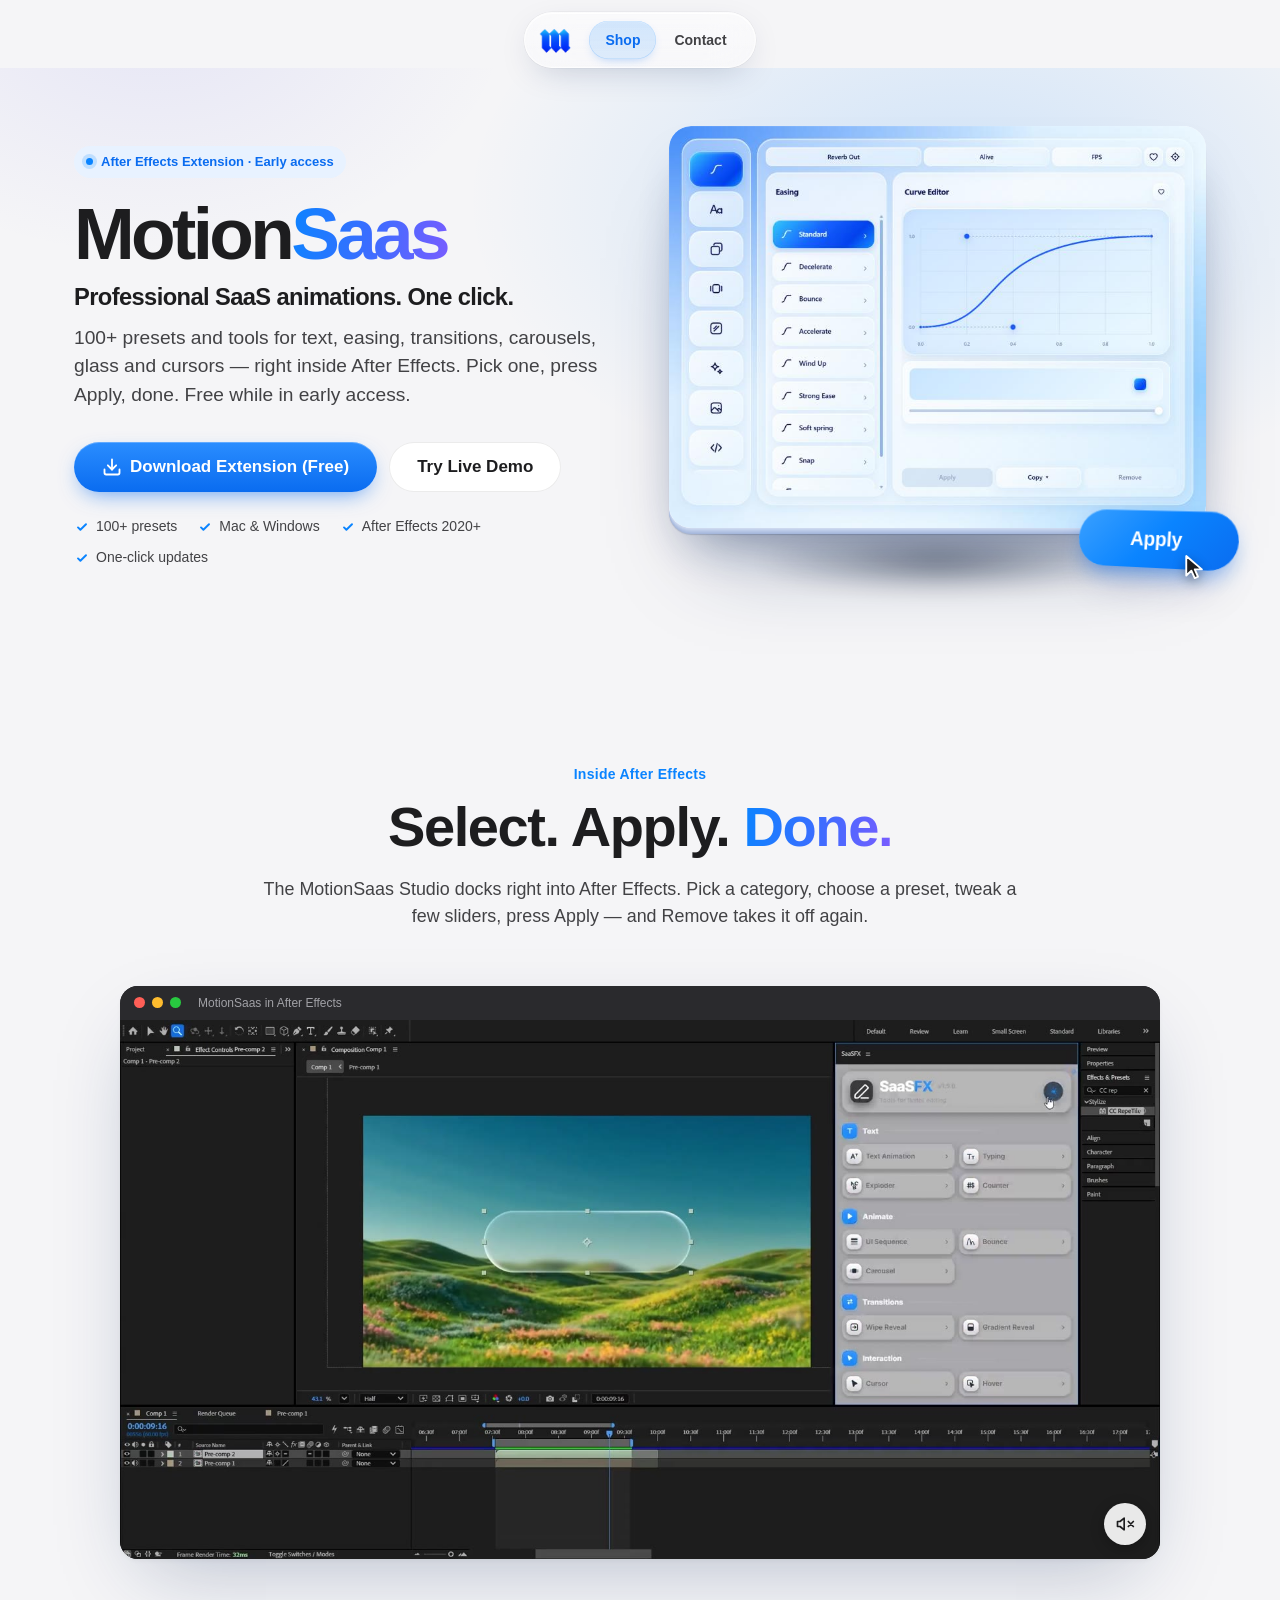
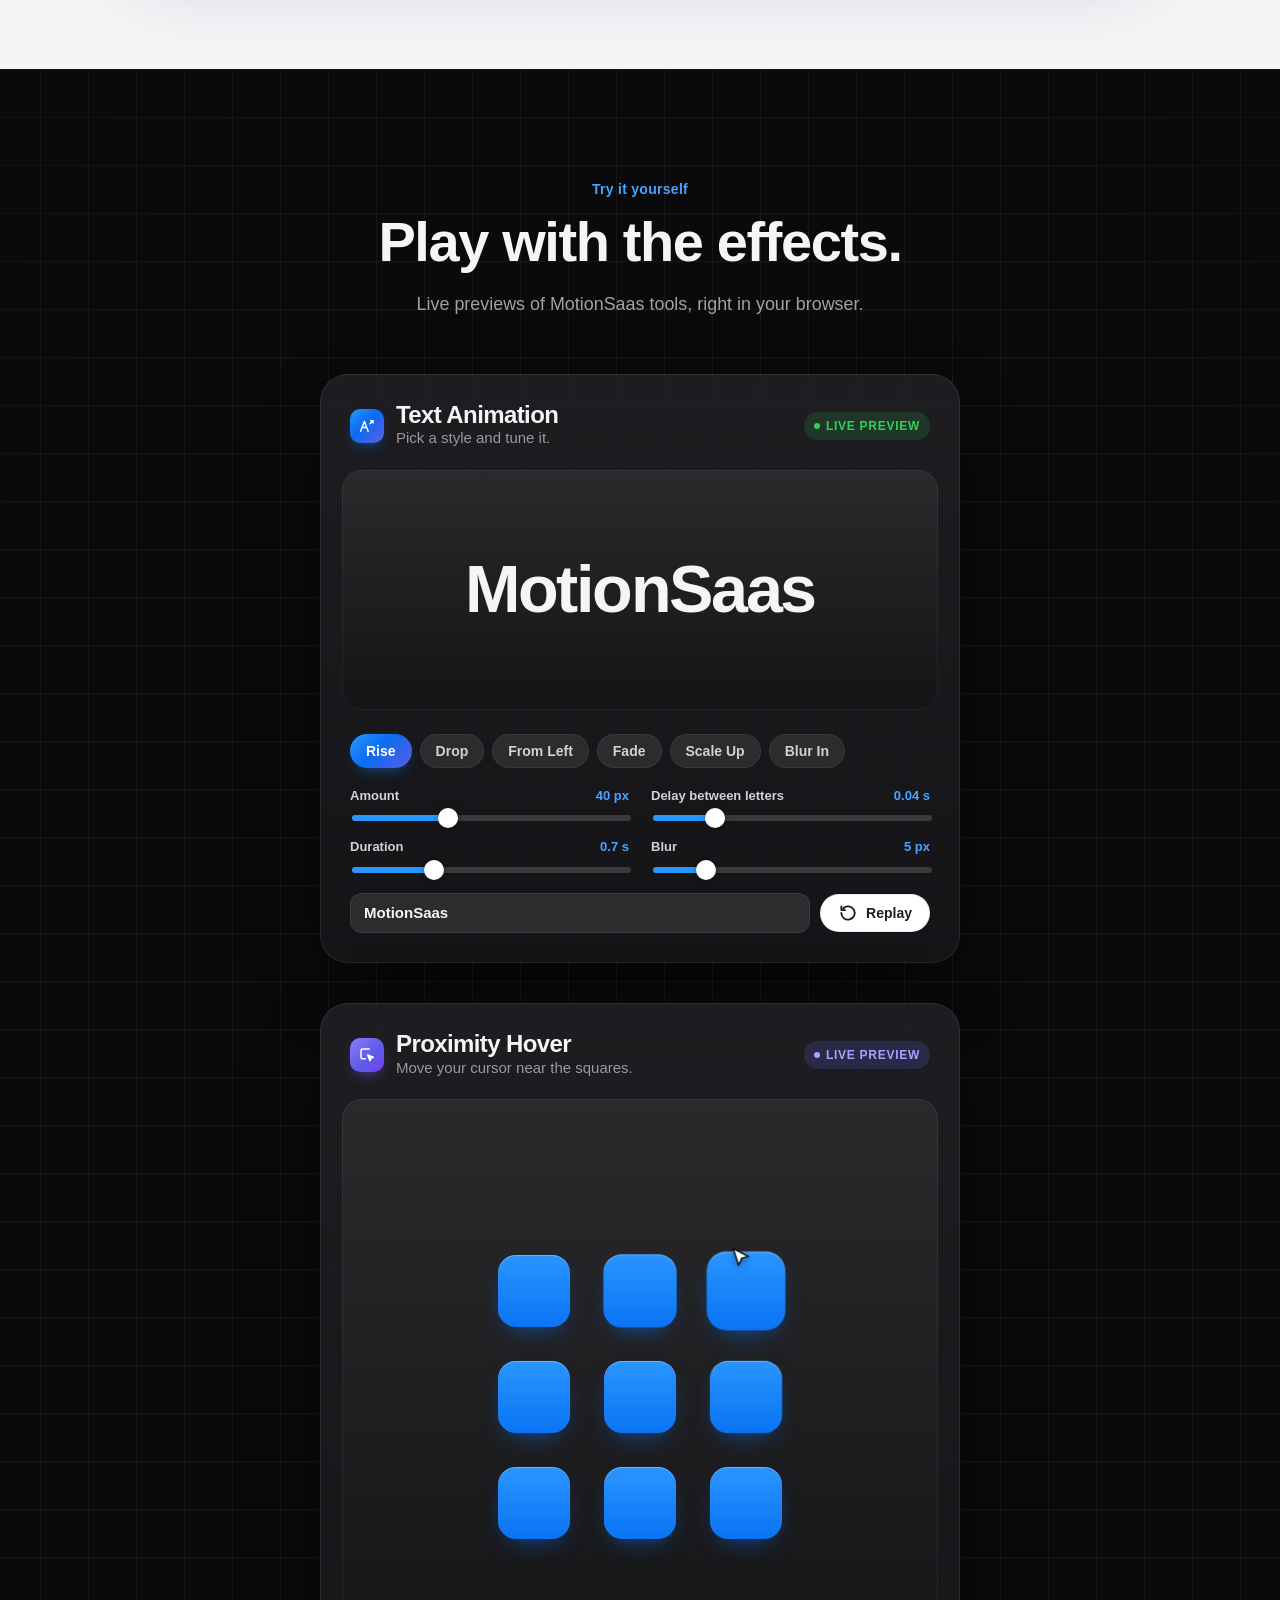
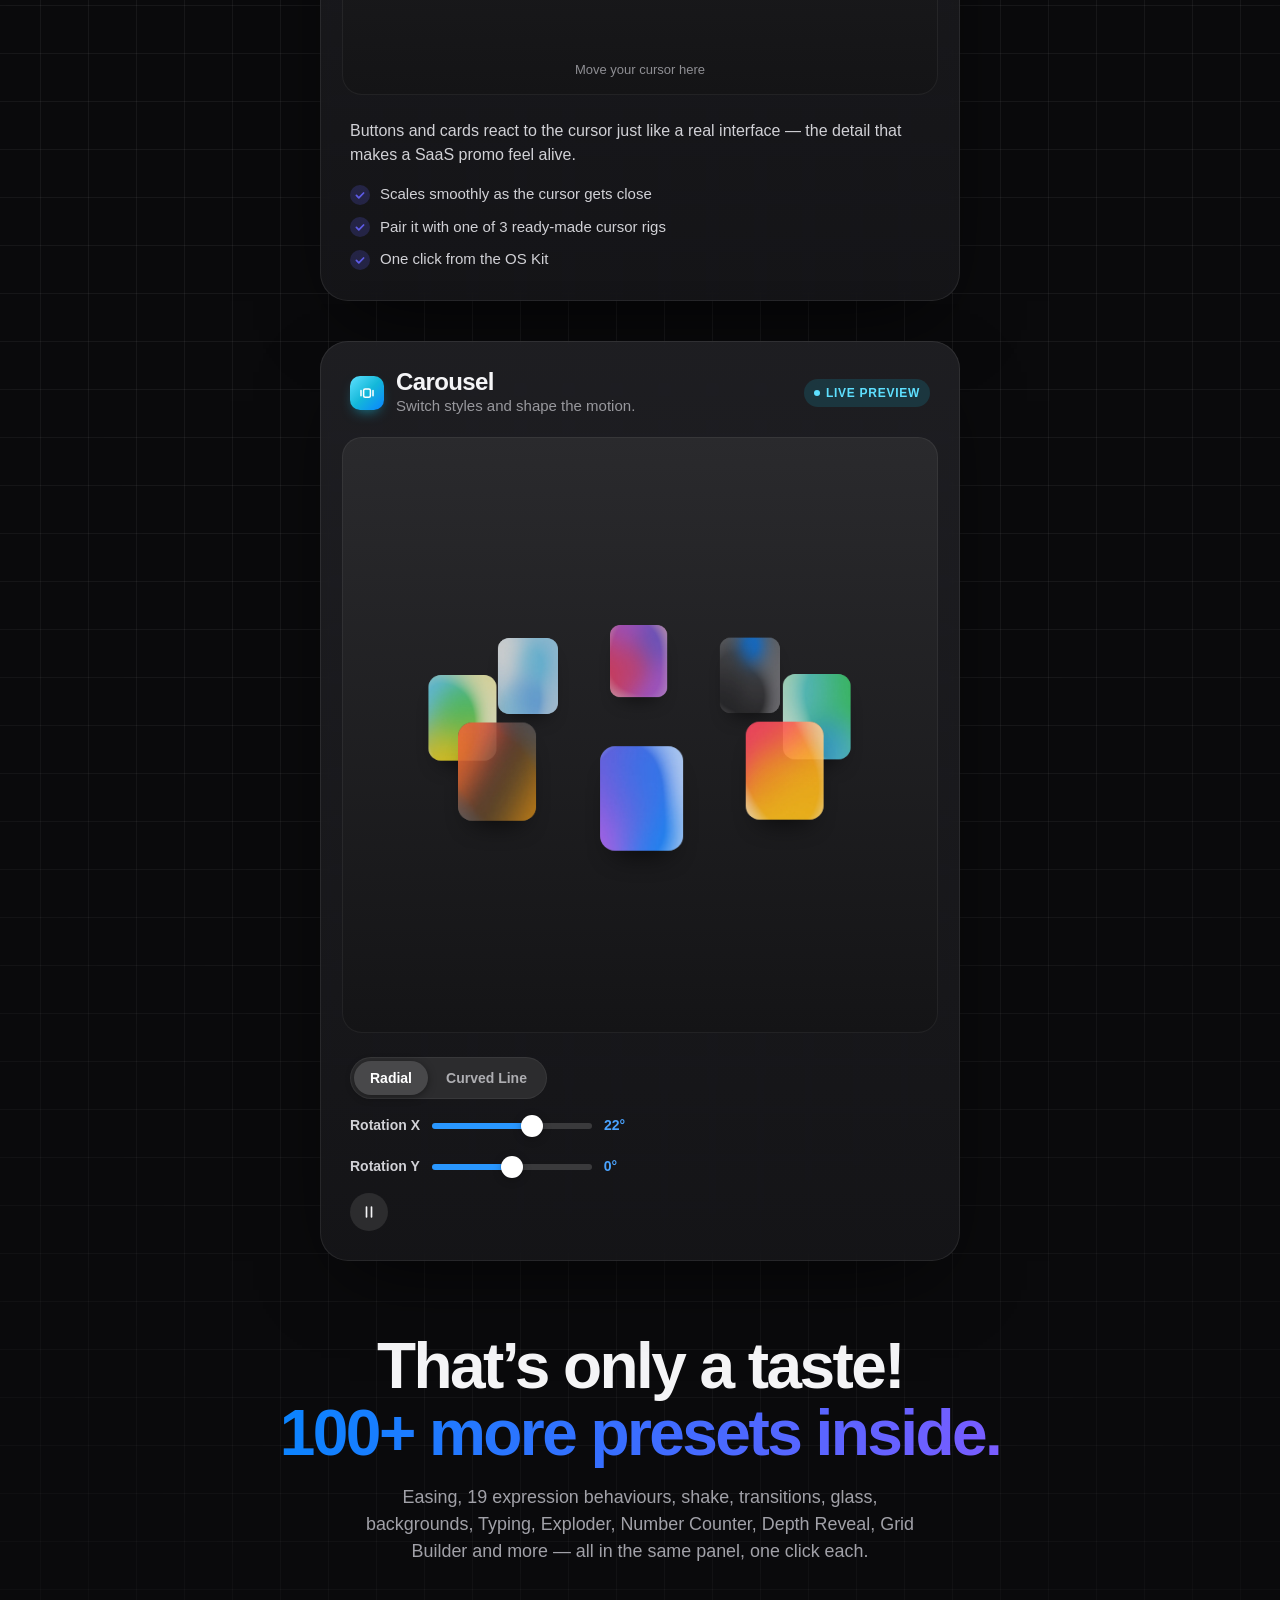
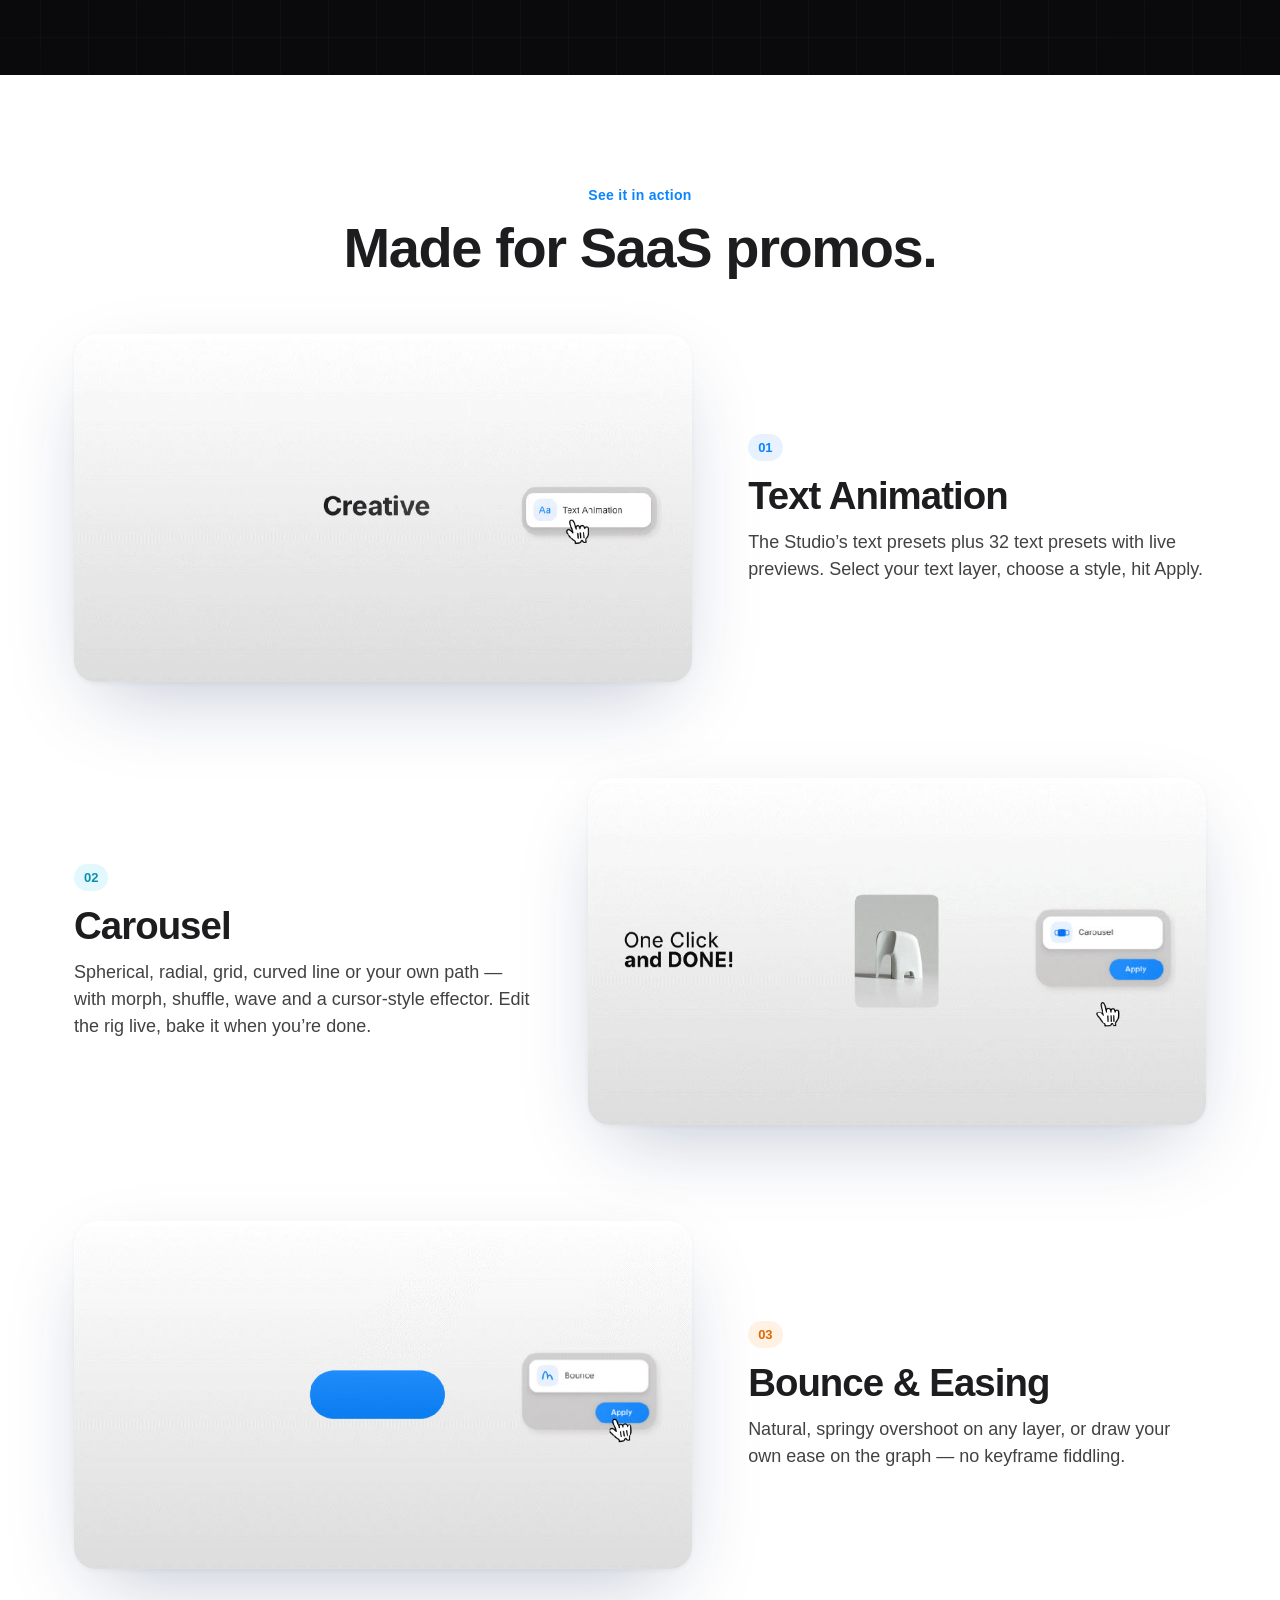
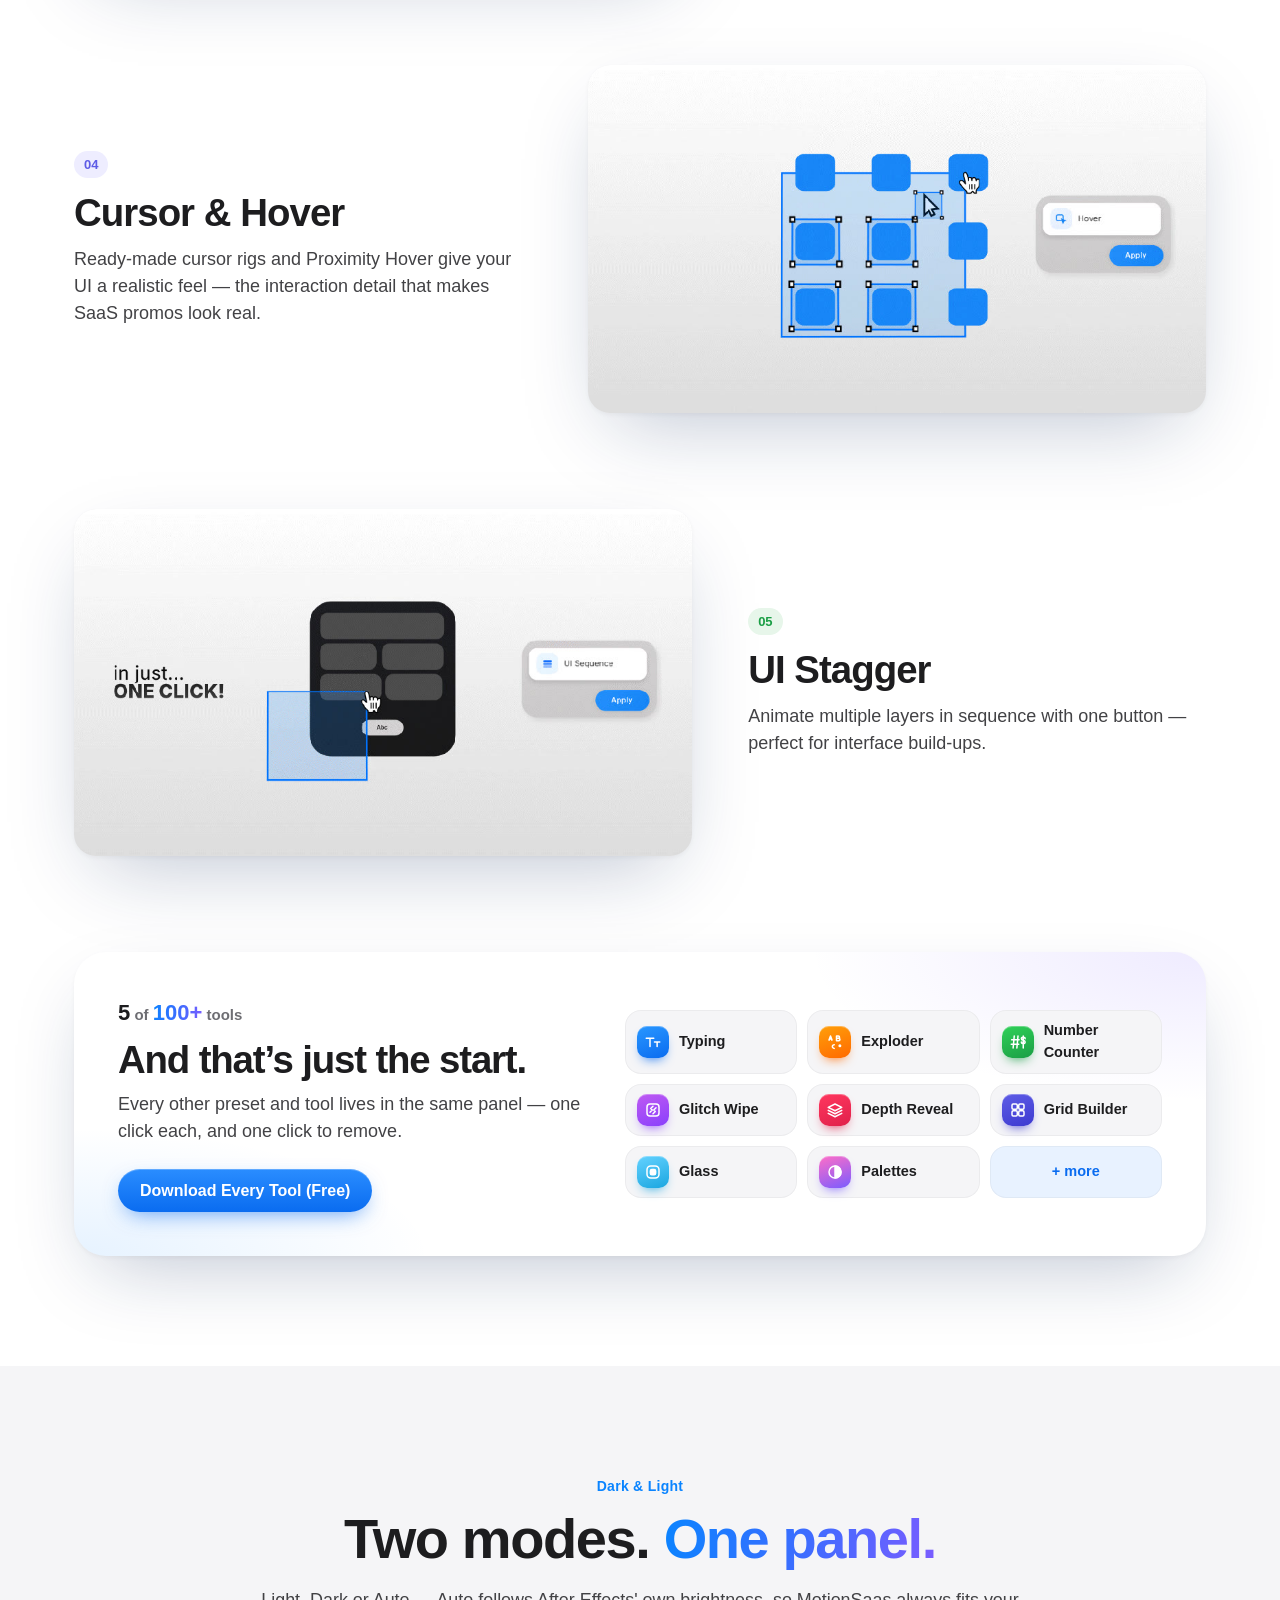
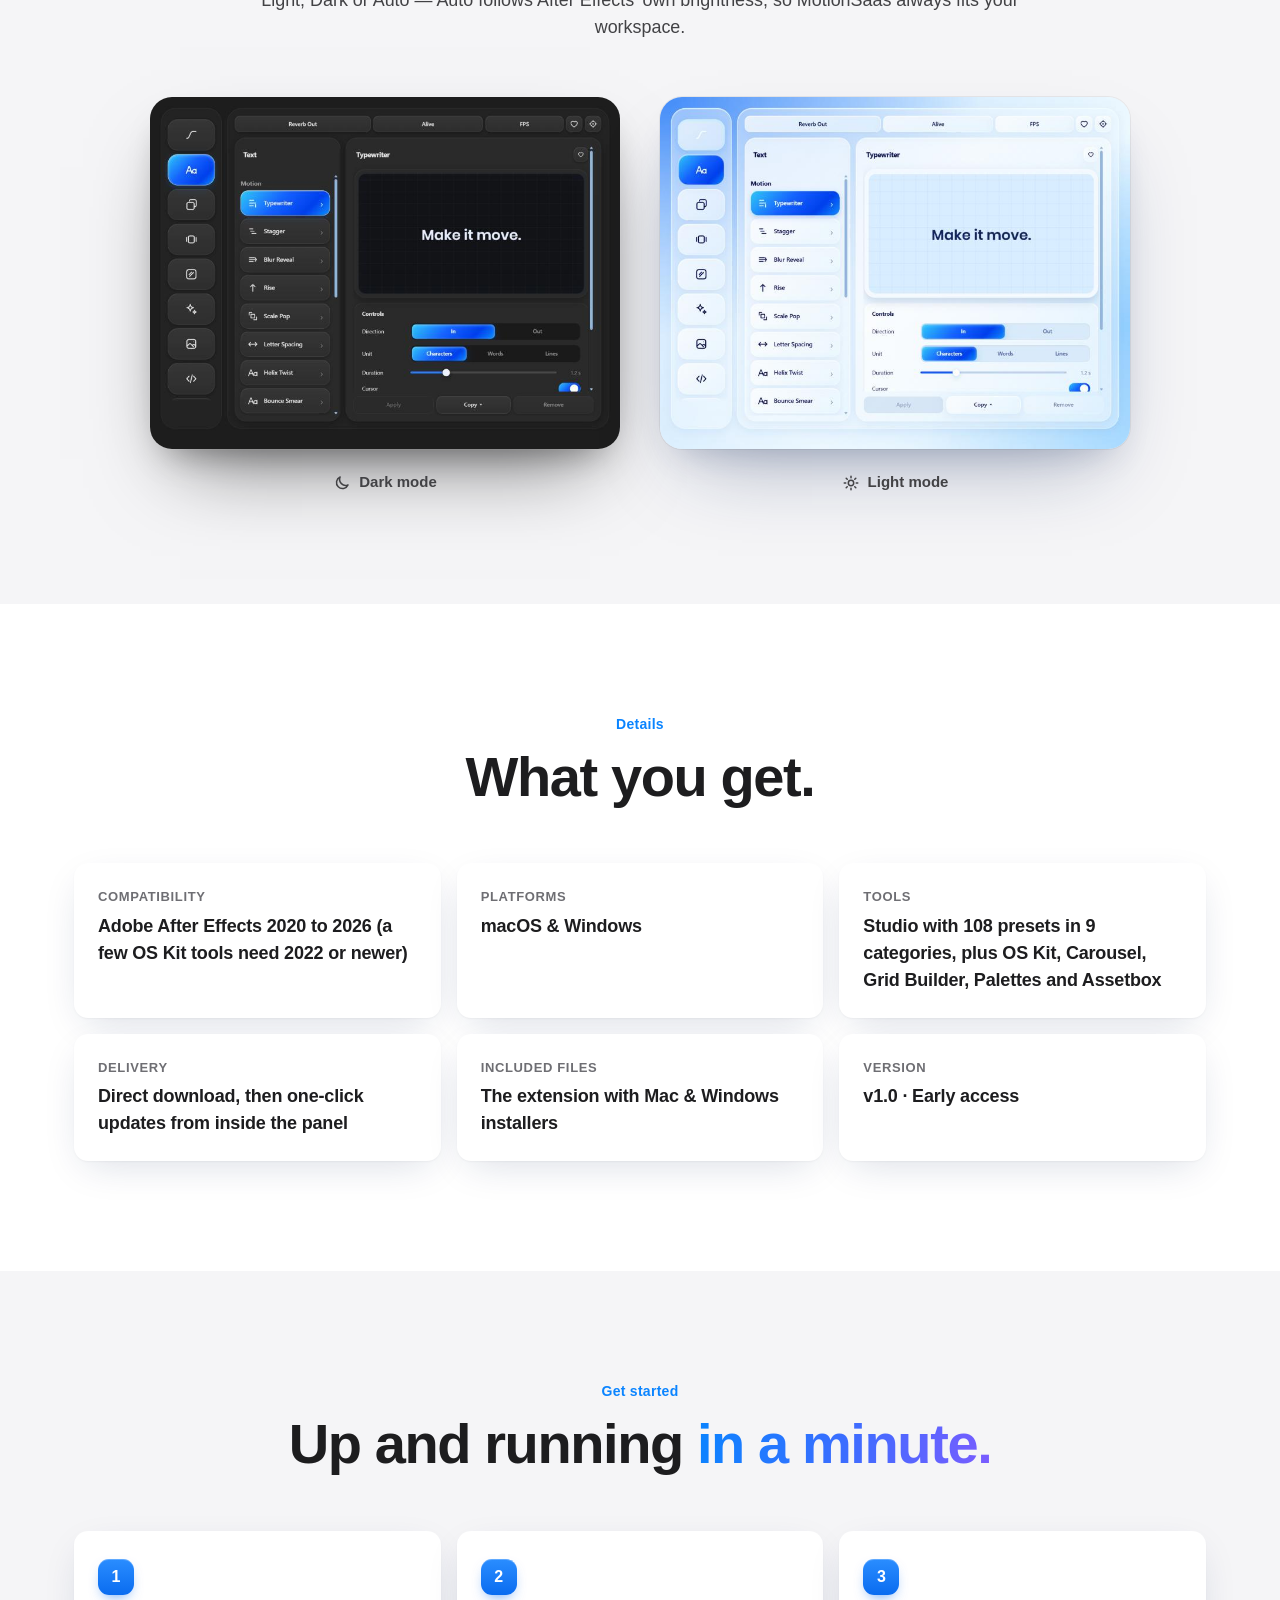
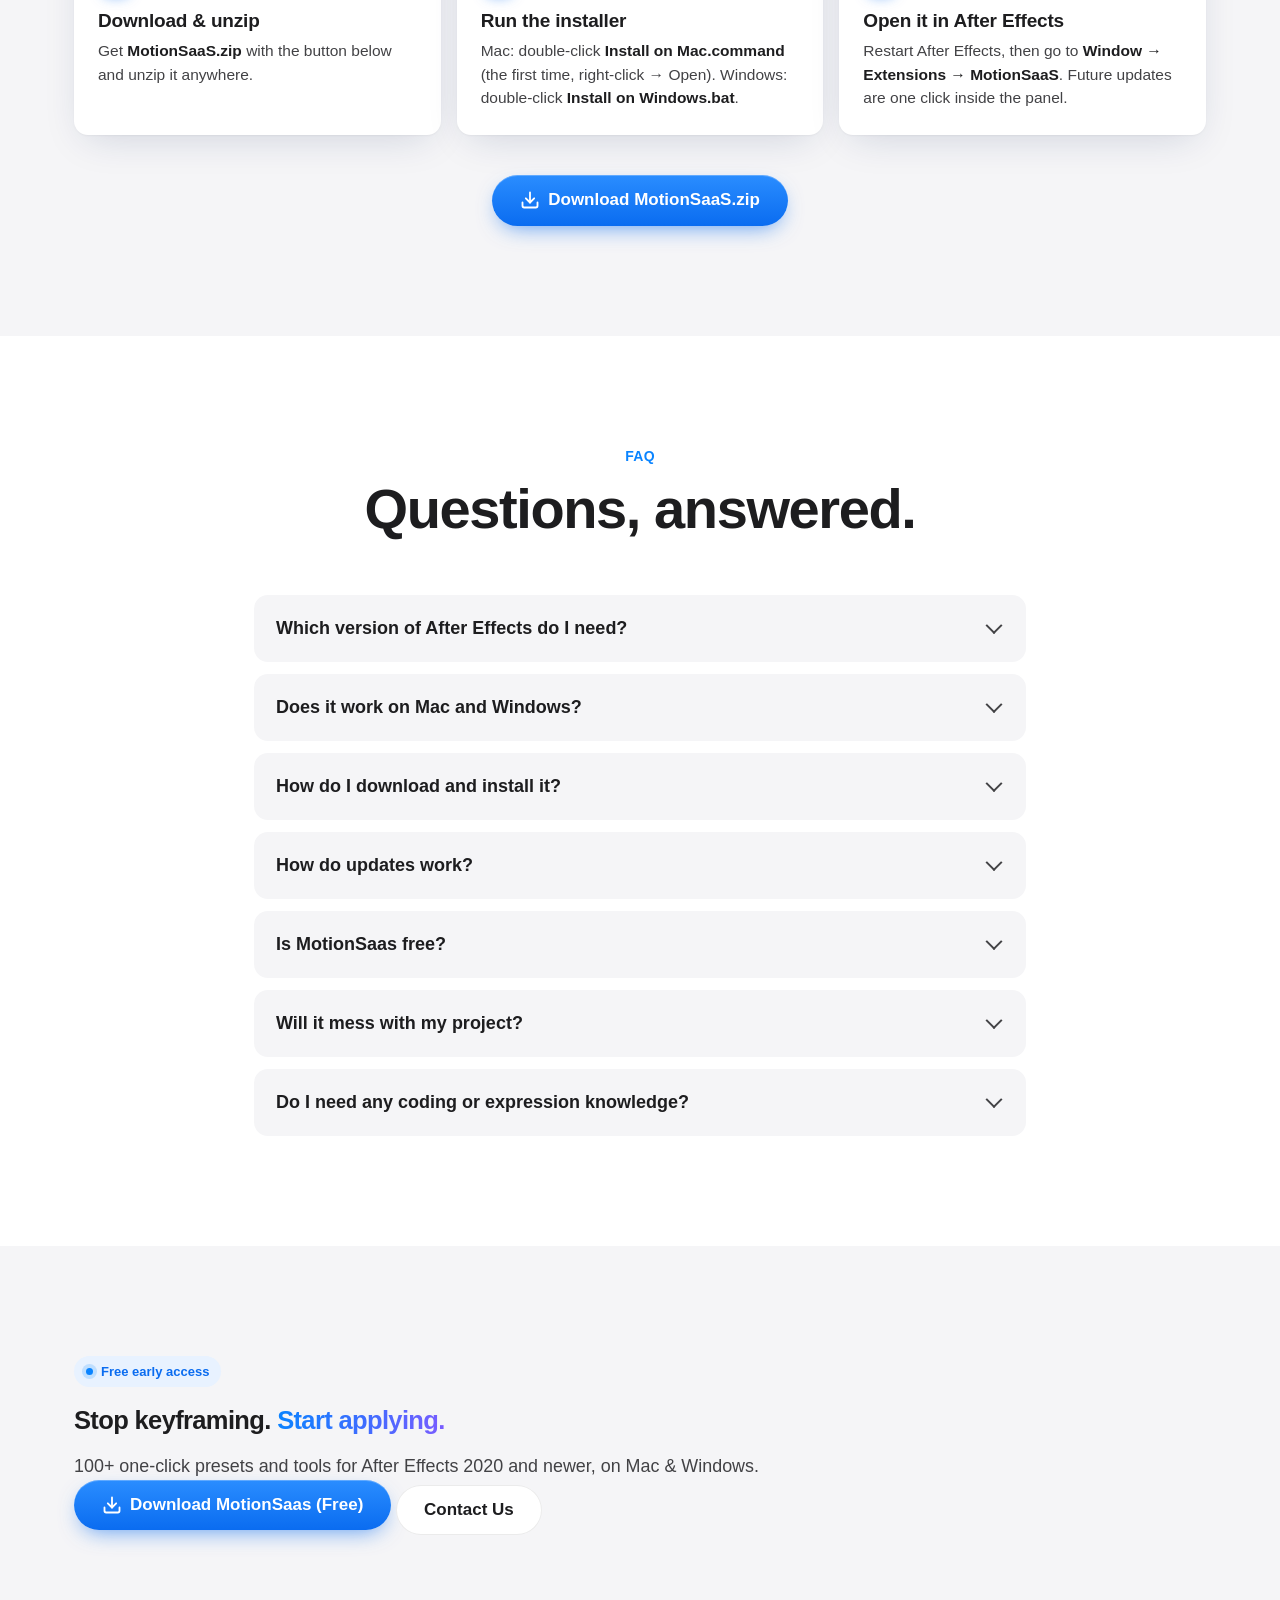
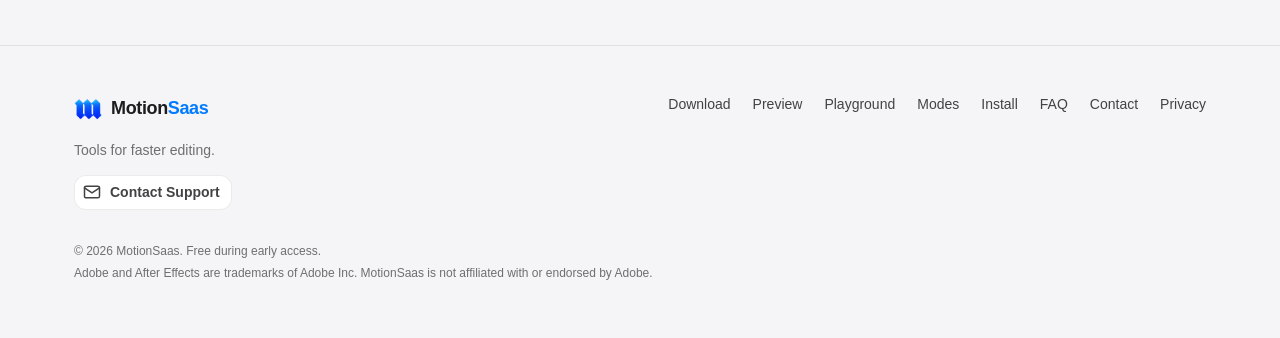
==== commit 25a60167: "Website: working contact, honest privacy, install steps, 404, SEO basics Contact: the @motionsaas.co" ====
--- a/index.html
+++ b/index.html
@@ -13,16 +13,16 @@
   <meta property="og:site_name" content="MotionSaas">
   <meta property="og:title" content="MotionSaas — One-click SaaS animations for After Effects">
   <meta property="og:description" content="100+ one-click presets for text, easing, transitions, carousels, glass and cursors, right inside After Effects 2020+. Mac & Windows.">
-  <meta property="og:image" content="images/panel-hero.jpg">
+  <meta property="og:image" content="https://hellomotionsaas-coder.github.io/images/studio-easing.png">
+  <meta property="og:image:width" content="800">
+  <meta property="og:image:height" content="600">
+  <meta name="twitter:image" content="https://hellomotionsaas-coder.github.io/images/studio-easing.png">
   <meta property="og:url" content="https://hellomotionsaas-coder.github.io/">
   <meta name="twitter:card" content="summary_large_image">
   <link rel="stylesheet" href="css/site.css">
-  <link rel="stylesheet" href="css/offer.css">
   <link rel="stylesheet" href="css/saasfx.css">
   
-  <script src="js/products.js" defer=""></script>
   <script src="js/site.js" defer=""></script>
-  <script src="js/offer.js" defer=""></script>
   <script src="js/saasfx.js" defer=""></script>
 </head>
 <body>
@@ -282,8 +282,41 @@
   </div>
 </section>
 
+<!-- INSTALL -->
+<section class="section" id="install">
+  <div class="container">
+    <div class="section__head reveal">
+      <p class="kicker">Get started</p>
+      <h2>Up and running <span class="grad">in a minute.</span></h2>
+    </div>
+    <ol class="steps">
+      <li class="step reveal">
+        <span class="step__n">1</span>
+        <h3>Download &amp; unzip</h3>
+        <p>Get <b>MotionSaaS.zip</b> with the button below and unzip it anywhere.</p>
+      </li>
+      <li class="step reveal">
+        <span class="step__n">2</span>
+        <h3>Run the installer</h3>
+        <p>Mac: double-click <b>Install on Mac.command</b> (the first time, right-click → Open). Windows: double-click <b>Install on Windows.bat</b>.</p>
+      </li>
+      <li class="step reveal">
+        <span class="step__n">3</span>
+        <h3>Open it in After Effects</h3>
+        <p>Restart After Effects, then go to <b>Window → Extensions → MotionSaaS</b>. Future updates are one click inside the panel.</p>
+      </li>
+    </ol>
+    <p class="steps__cta reveal">
+      <a href="MotionSaaS.zip" download class="btn btn--primary btn--lg">
+        <svg viewBox="0 0 24 24" width="20" height="20" fill="none" stroke="currentColor" stroke-width="2.2" stroke-linecap="round" stroke-linejoin="round" aria-hidden="true"><path d="M21 15v4a2 2 0 0 1-2 2H5a2 2 0 0 1-2-2v-4"></path><polyline points="7 10 12 15 17 10"></polyline><line x1="12" y1="15" x2="12" y2="3"></line></svg>
+        <span>Download MotionSaaS.zip</span>
+      </a>
+    </p>
+  </div>
+</section>
+
 <!-- FAQ -->
-<section class="section" id="faq">
+<section class="section section--alt" id="faq">
   <div class="container container--narrow">
     <div class="section__head reveal">
       <p class="kicker">FAQ</p>
@@ -333,6 +366,7 @@
       <a href="#demo">Preview</a>
       <a href="#try">Playground</a>
       <a href="#modes">Modes</a>
+      <a href="#install">Install</a>
       <a href="#faq">FAQ</a>
       <a href="contact.html">Contact</a>
       <a href="privacy.html">Privacy</a>
--- a/css/saasfx.css
+++ b/css/saasfx.css
@@ -256,6 +256,15 @@
 .spec{background:var(--surface);border-radius:var(--radius-sm);padding:24px;box-shadow:var(--shadow)}
 .spec__k{font-size:13px;font-weight:700;color:var(--muted);text-transform:uppercase;letter-spacing:.05em;margin-bottom:6px}
 .spec__v{font-size:18px;font-weight:600;letter-spacing:-.01em}
+/* Get started: 3 install steps */
+.steps{list-style:none;margin:0;padding:0;display:grid;grid-template-columns:repeat(3,1fr);gap:16px;counter-reset:none}
+.step{position:relative;background:var(--surface);border-radius:var(--radius-sm);padding:28px 24px 26px;box-shadow:var(--shadow)}
+.step__n{display:grid;place-items:center;width:36px;height:36px;border-radius:11px;margin-bottom:16px;font-weight:800;font-size:16px;color:#fff;background:linear-gradient(180deg,#2a8dff,#0a6cf0);box-shadow:inset 0 1px 0 rgba(255,255,255,.25),0 6px 14px -6px rgba(10,108,240,.7)}
+.step h3{font-size:19px;letter-spacing:-.01em;margin-bottom:8px}
+.step p{color:var(--ink-2);font-size:15.5px}
+.step b{color:var(--ink);font-weight:600}
+.steps__cta{text-align:center;margin-top:40px}
+@media (max-width:860px){.steps{grid-template-columns:1fr}}
 .faq{display:grid;gap:12px}
 .faq details{background:var(--bg);border-radius:var(--radius-sm);padding:0 22px}
 .faq summary{list-style:none;cursor:pointer;padding:20px 32px 20px 0;font-weight:600;font-size:18px;position:relative}
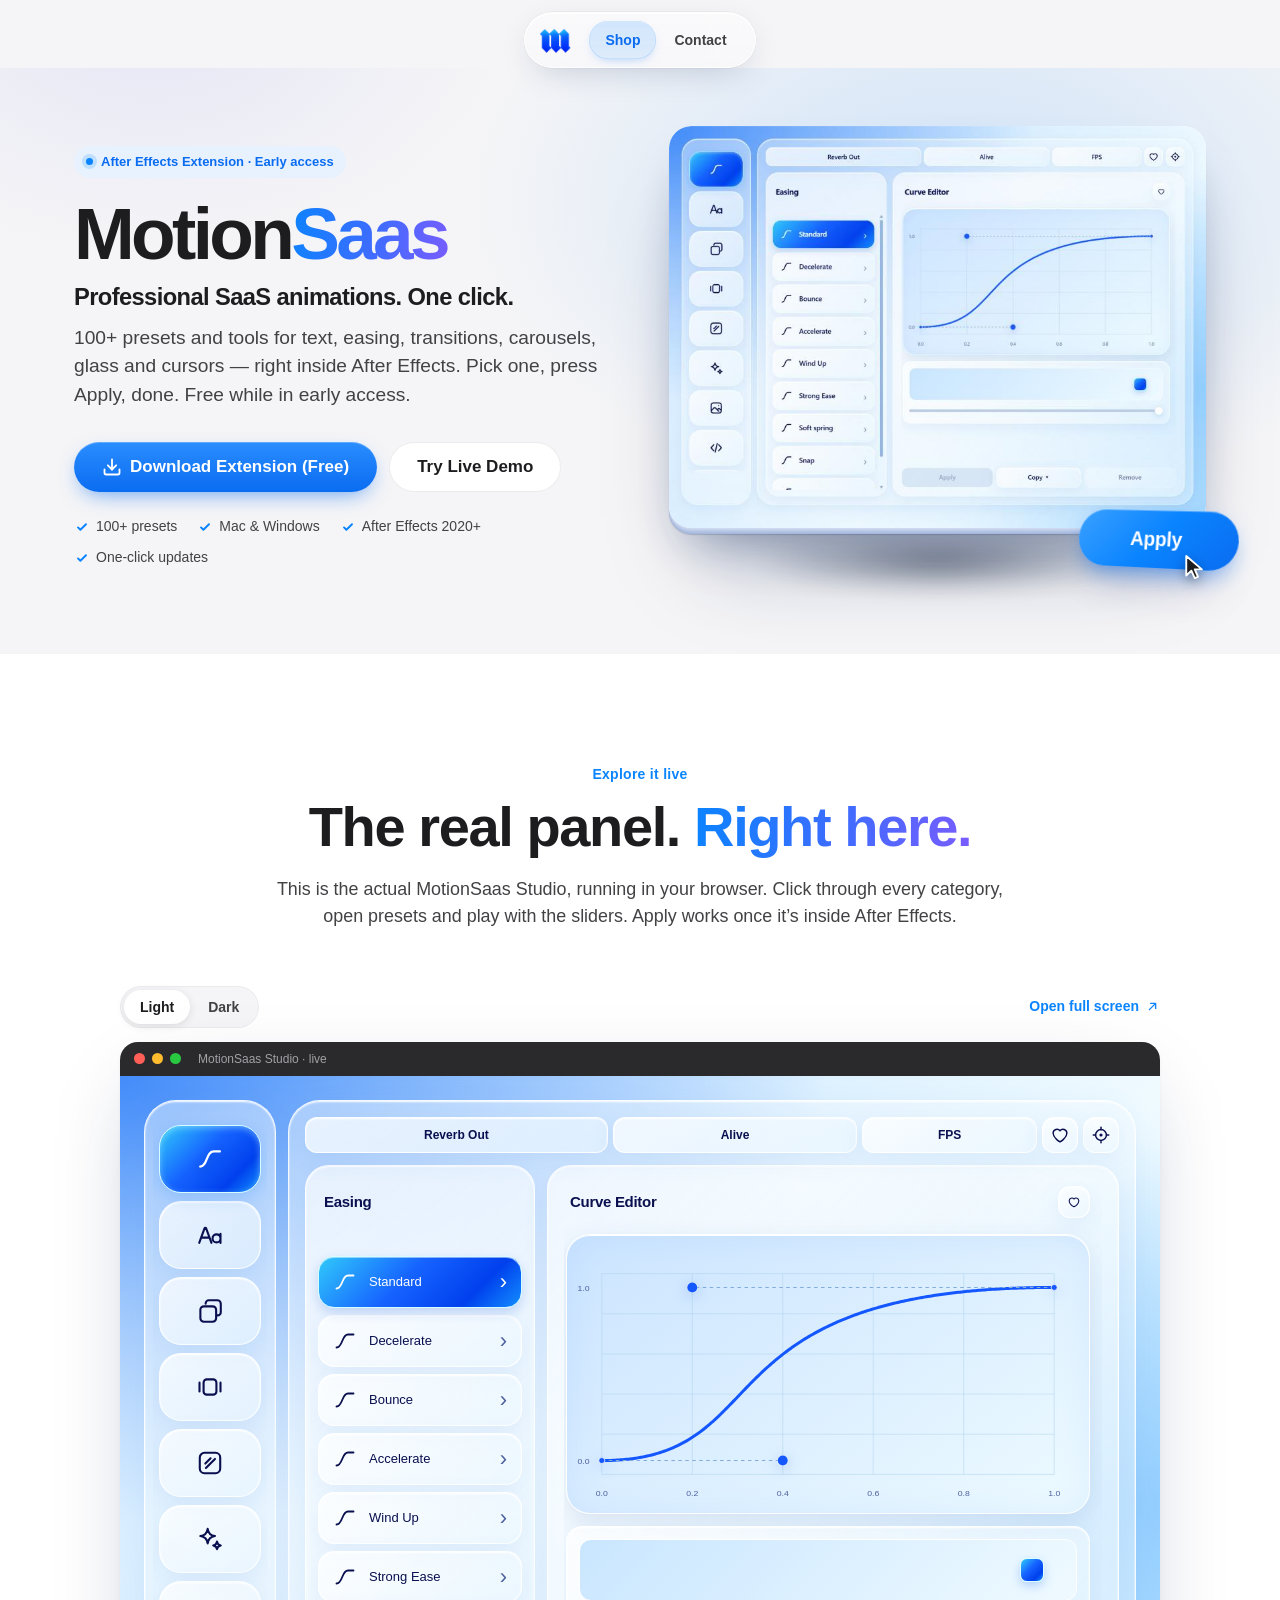
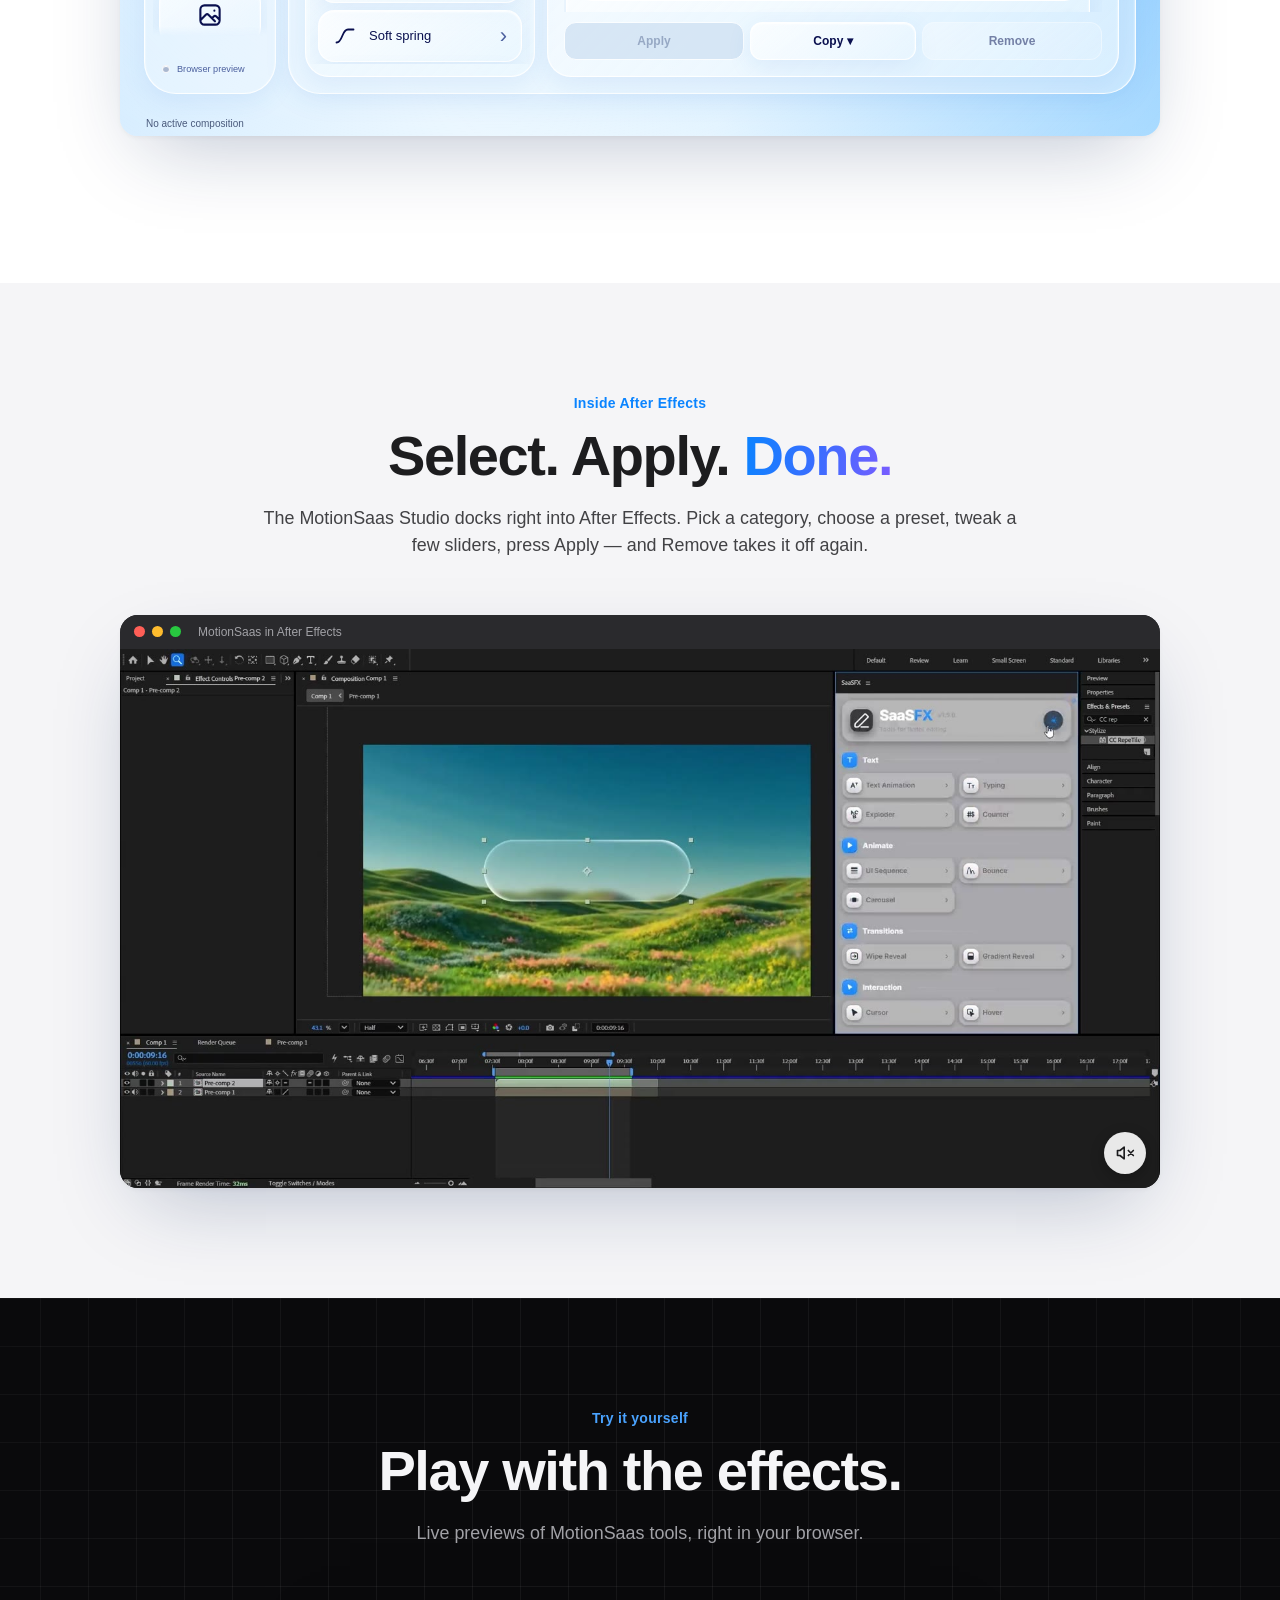
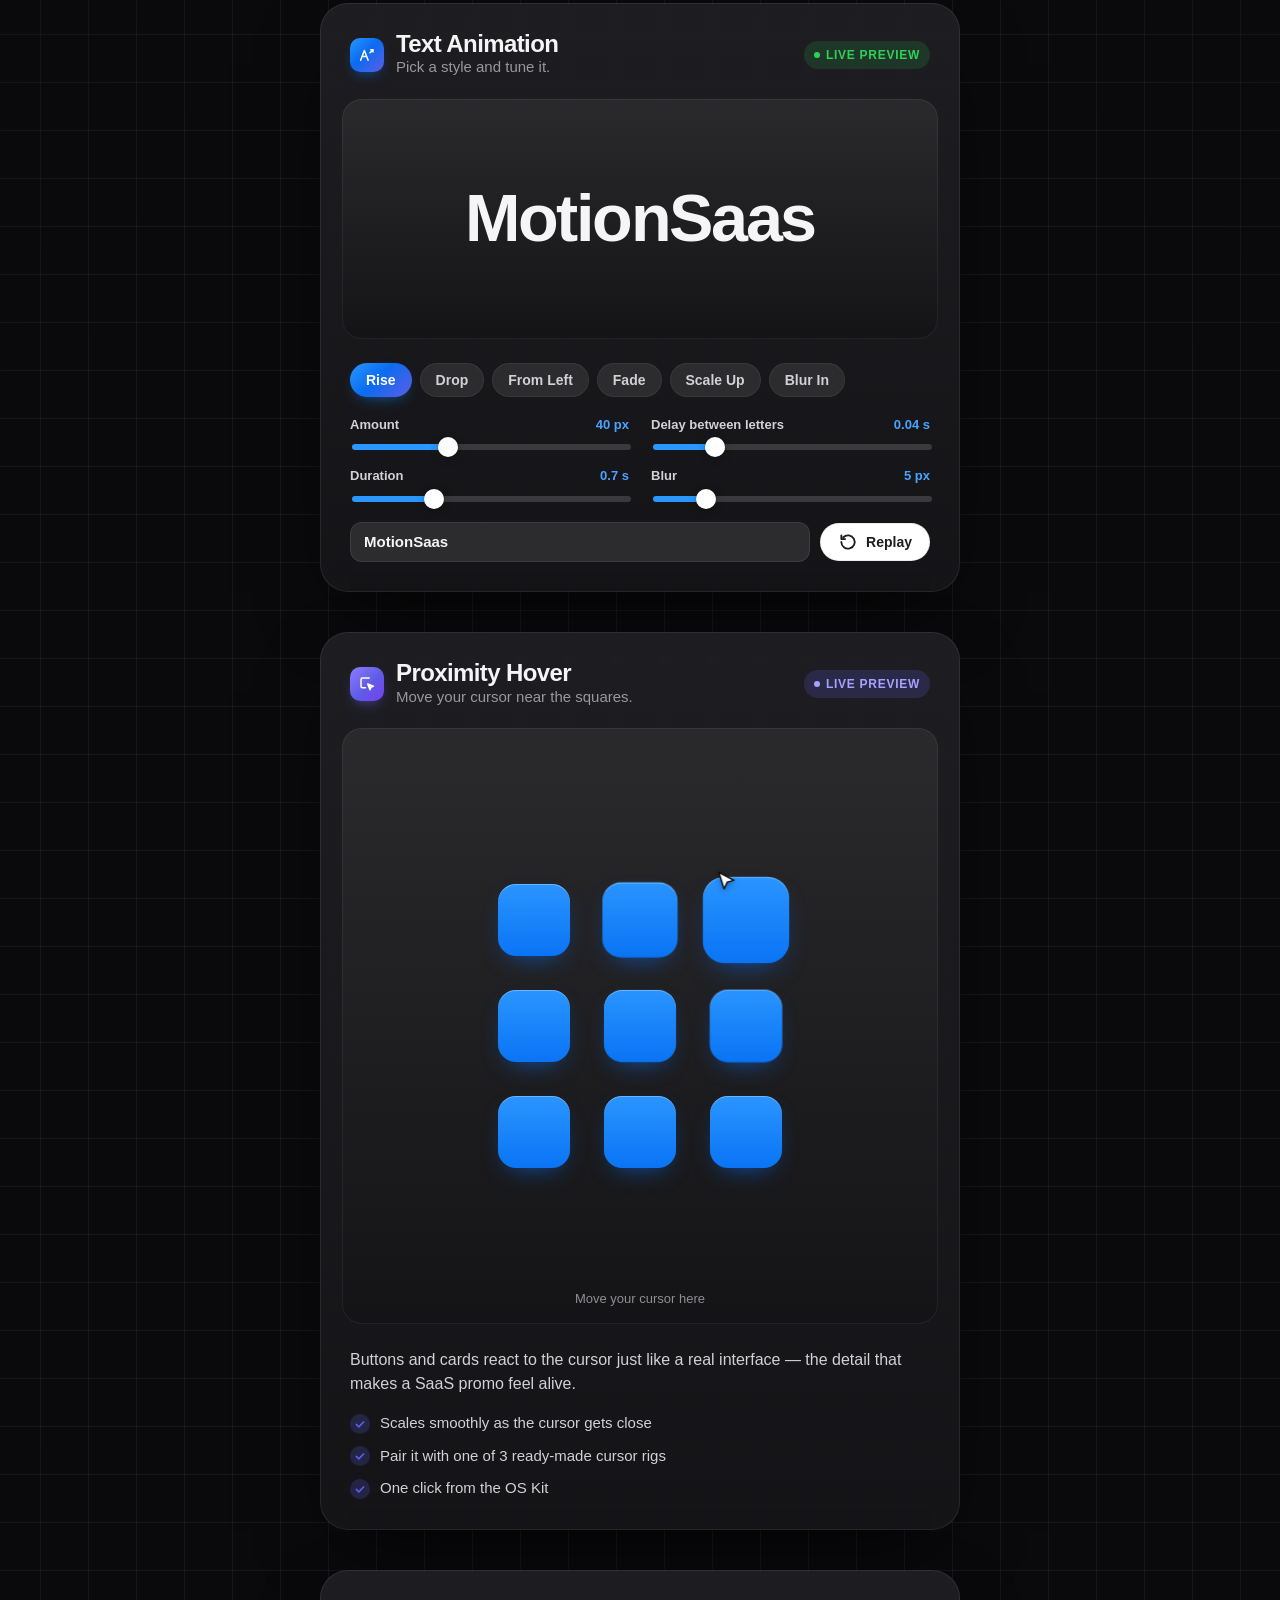
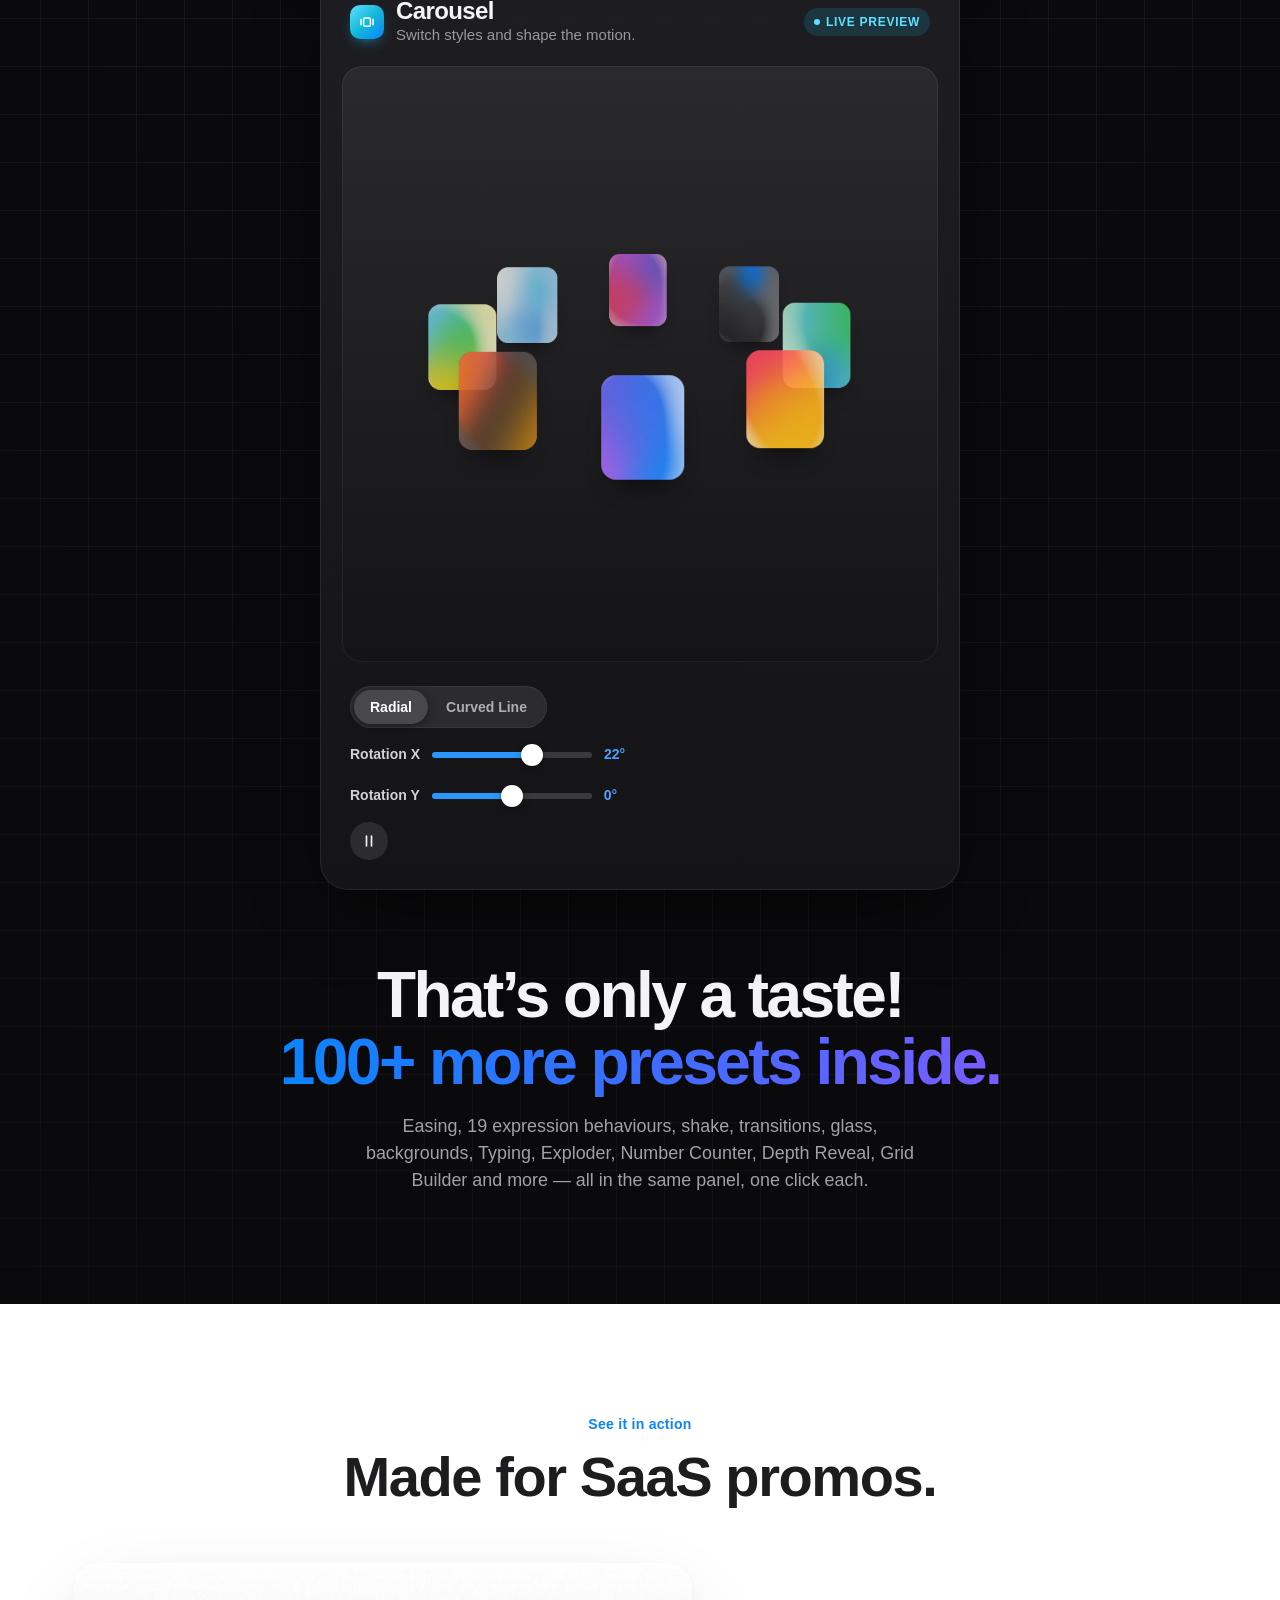
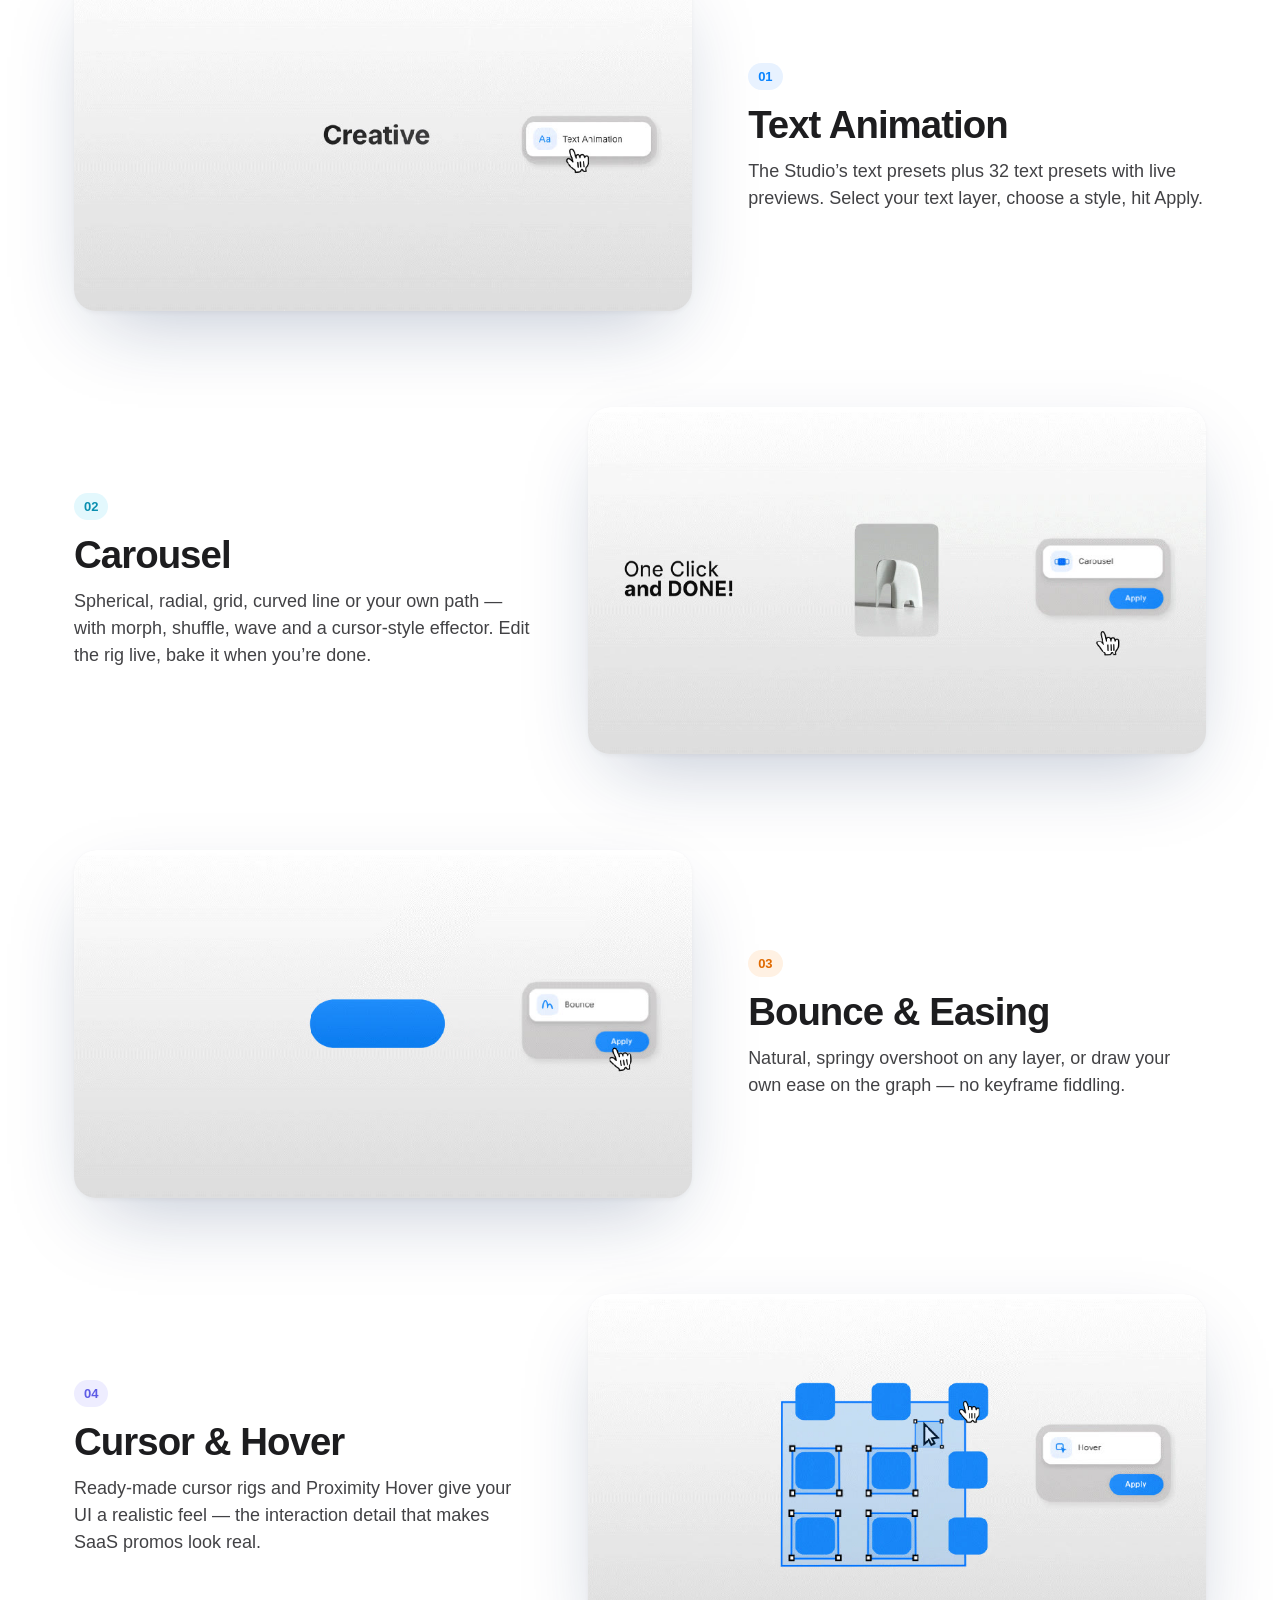
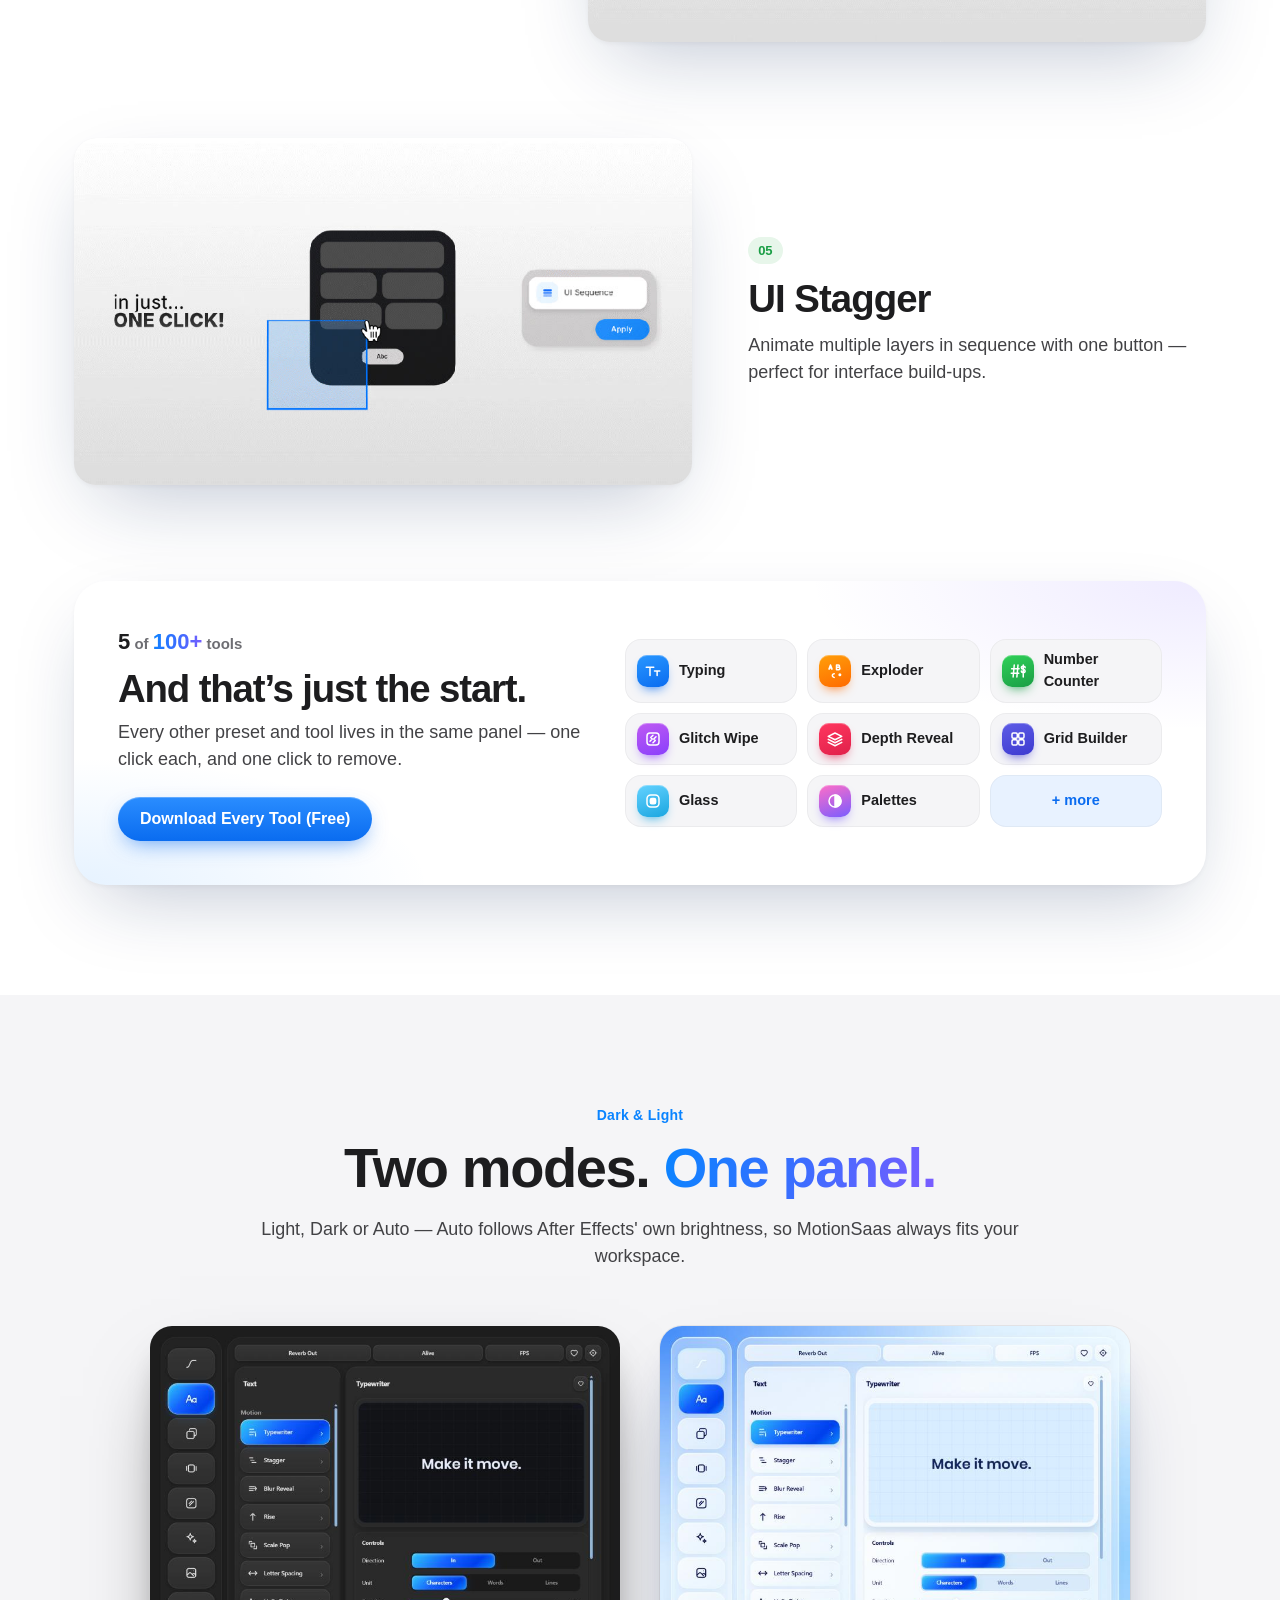
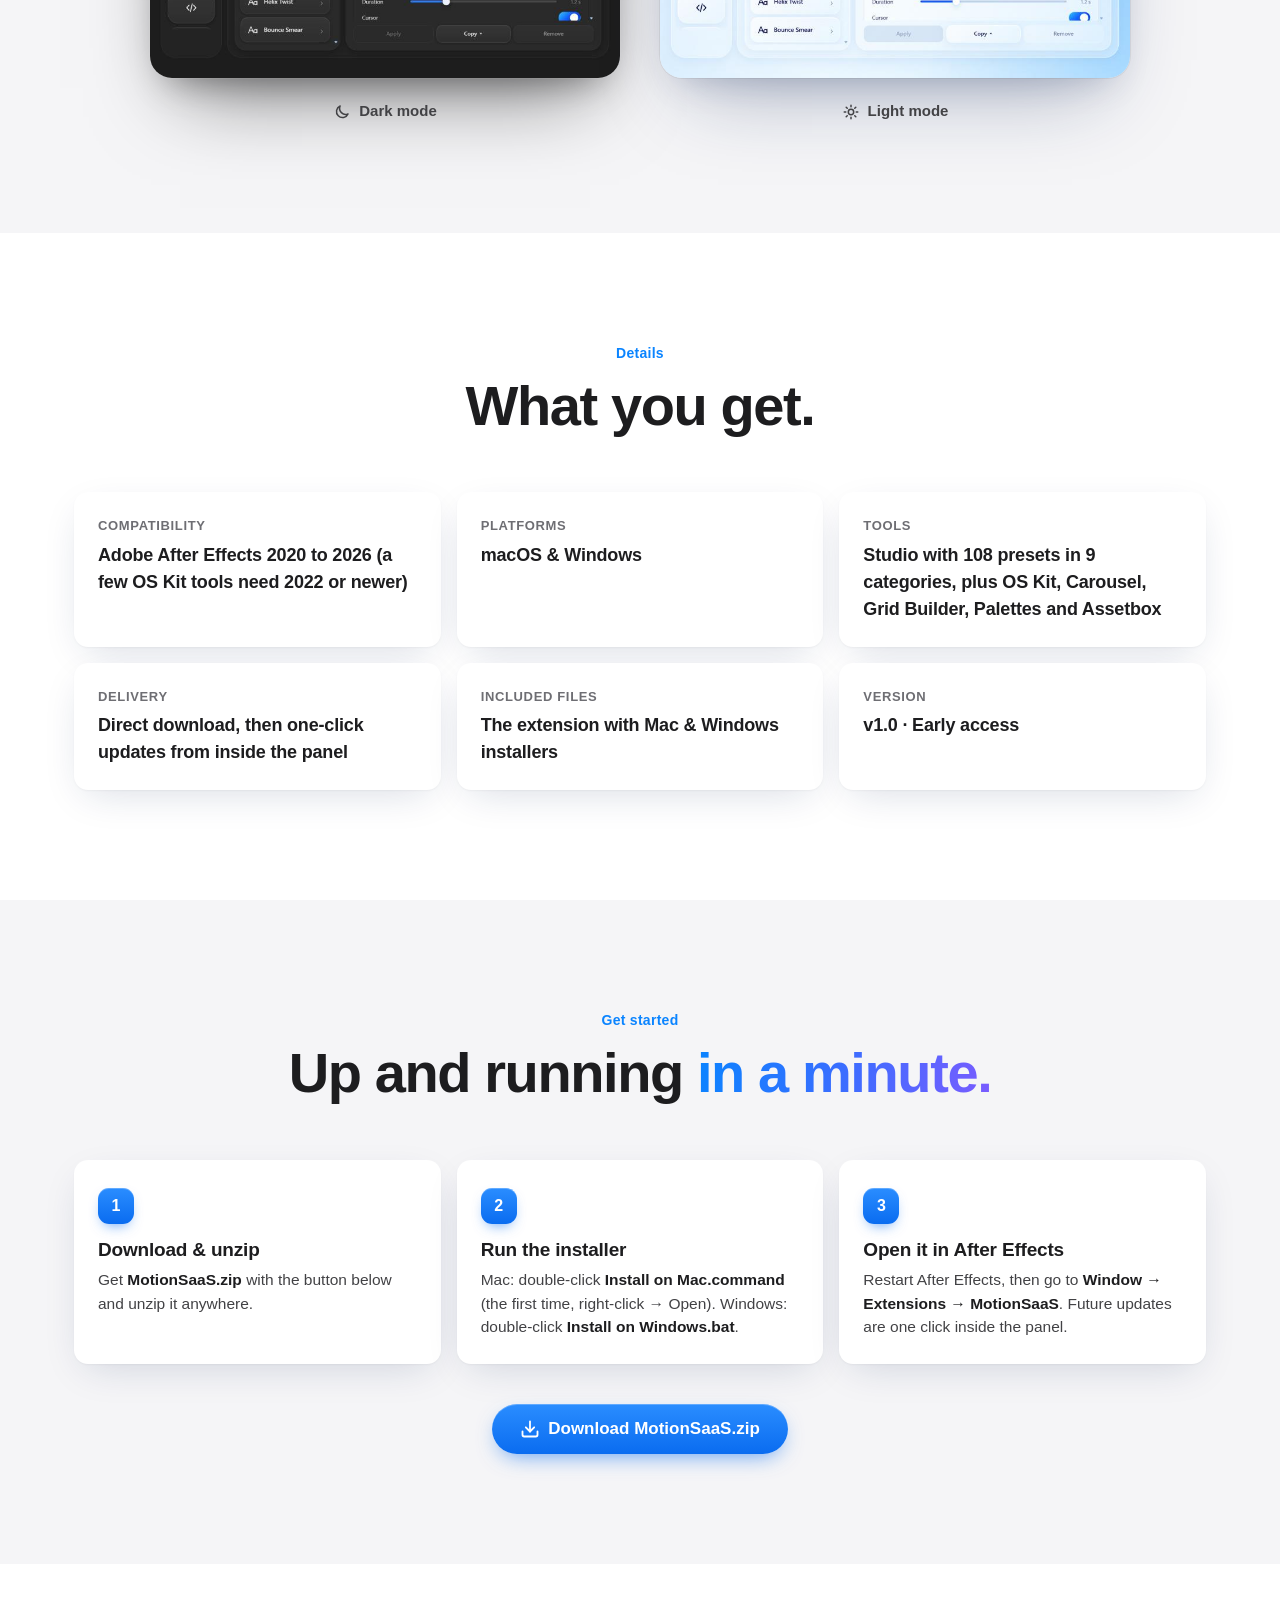
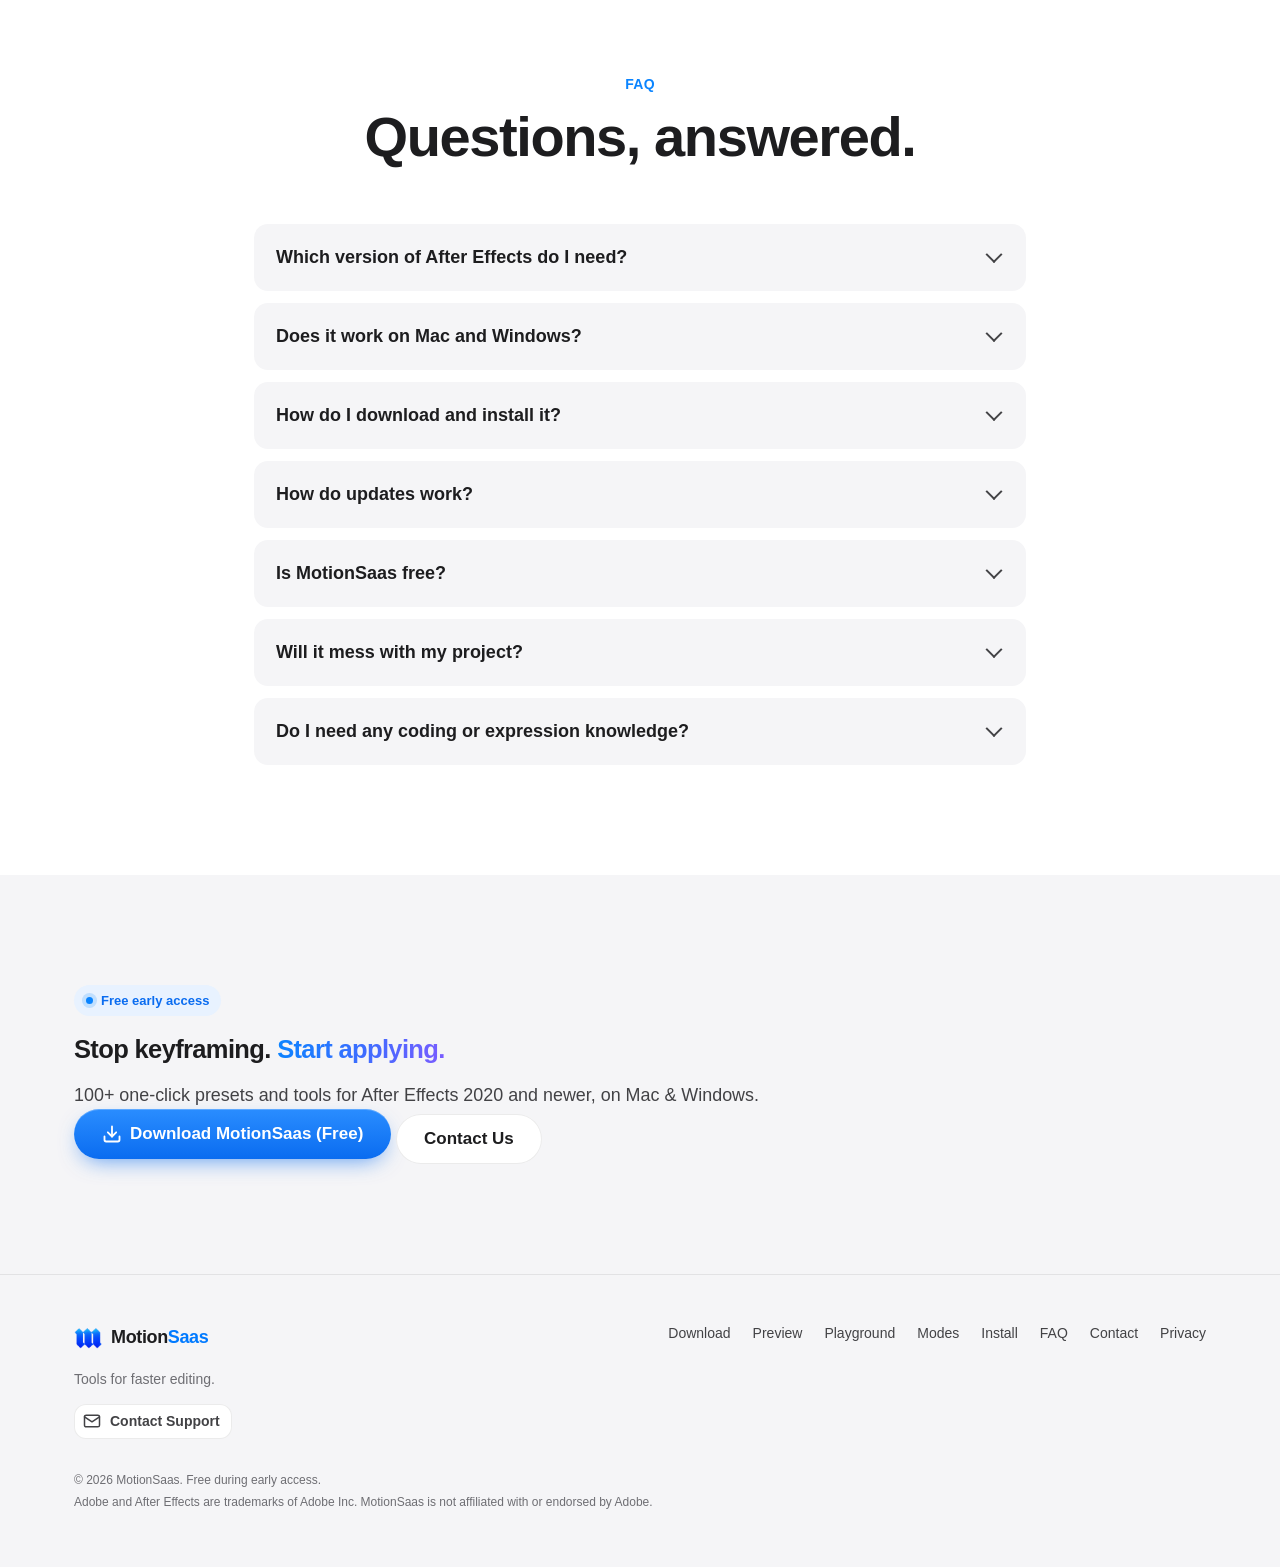
==== commit a9cc5418: "Website: explore the real MotionSaaS Studio live on the homepage New Explore it live section right u" ====
--- a/index.html
+++ b/index.html
@@ -24,6 +24,7 @@
   
   <script src="js/site.js" defer=""></script>
   <script src="js/saasfx.js" defer=""></script>
+  <script src="js/explore.js" defer=""></script>
 </head>
 <body>
 <header class="nav" id="top">
@@ -54,7 +55,7 @@
           <svg viewBox="0 0 24 24" width="20" height="20" fill="none" stroke="currentColor" stroke-width="2.2" stroke-linecap="round" stroke-linejoin="round" aria-hidden="true"><path d="M21 15v4a2 2 0 0 1-2 2H5a2 2 0 0 1-2-2v-4"></path><polyline points="7 10 12 15 17 10"></polyline><line x1="12" y1="15" x2="12" y2="3"></line></svg>
           <span>Download Extension (Free)</span>
         </a>
-        <a href="#try" class="btn btn--ghost btn--lg">Try Live Demo</a>
+        <a href="#explore" class="btn btn--ghost btn--lg">Try Live Demo</a>
       </div>
 
       <ul class="facts">
@@ -82,6 +83,29 @@
         </div>
       </div>
     </div>
+  </div>
+</section>
+
+<!-- EXPLORE THE REAL PANEL -->
+<section class="section section--alt explore" id="explore">
+  <div class="container">
+    <div class="section__head reveal">
+      <p class="kicker">Explore it live</p>
+      <h2>The real panel. <span class="grad">Right here.</span></h2>
+      <p class="sub">This is the actual MotionSaas Studio, running in your browser. Click through every category, open presets and play with the sliders. Apply works once it’s inside After Effects.</p>
+    </div>
+    <div class="explore__bar reveal">
+      <div class="seg explore__seg" role="group" aria-label="Panel theme">
+        <button type="button" data-explore-theme="light" aria-pressed="true">Light</button>
+        <button type="button" data-explore-theme="dark" aria-pressed="false">Dark</button>
+      </div>
+      <a class="explore__full" href="demo/studio/index.html" target="_blank" rel="noopener">Open full screen <svg viewBox="0 0 24 24" aria-hidden="true"><path d="M7 17 17 7M9 7h8v8"></path></svg></a>
+    </div>
+    <div class="window explore__window reveal">
+      <div class="window__bar" aria-hidden="true"><i></i><i></i><i></i><span>MotionSaas Studio · live</span></div>
+      <iframe class="explore__frame" src="demo/studio/index.html" title="MotionSaas Studio, interactive demo" loading="lazy" data-explore-frame></iframe>
+    </div>
+    <p class="explore__hint reveal">Tip: try <b>Text</b>, <b>Transitions</b> and <b>Carousel</b> in the left rail. Every preview is the same motion you get in After Effects.</p>
   </div>
 </section>
 
@@ -384,7 +408,7 @@
       <img src="images/logo.png" width="32" height="32" alt="MotionSaas" class="buybar__img" style="border-radius:6px;display:block;">
       <div>
         <div class="buybar__title">Motion<b>Saas</b> <span>v1.0</span></div>
-        <div class="buybar__sub">100+ tools for After Effects • Free early access</div>
+        <div class="buybar__sub">Free early access</div>
       </div>
     </div>
     <div class="buybar__cta">
--- a/css/saasfx.css
+++ b/css/saasfx.css
@@ -115,6 +115,17 @@
 .window__bar i:nth-child(3){background:#28c840}
 .window__bar span{margin-left:10px;font-size:12px;color:#a1a1a6}
 .window__video{display:block;width:100%;aspect-ratio:1920/996;object-fit:cover;background:#111}
+
+/* "Explore it live": the real Studio in a window frame */
+.explore__bar{display:flex;align-items:center;justify-content:space-between;gap:12px;max-width:1040px;margin:0 auto 14px;flex-wrap:wrap}
+.explore__full{display:inline-flex;align-items:center;gap:6px;font-size:14px;font-weight:600;color:var(--blue)}
+.explore__full svg{width:15px;height:15px;fill:none;stroke:currentColor;stroke-width:2.2;stroke-linecap:round;stroke-linejoin:round}
+.explore__full:hover{text-decoration:underline}
+.explore__window{background:#e8effb}
+.explore__frame{display:block;width:100%;height:660px;border:0;background:#e8effb}
+.explore__hint{max-width:1040px;margin:16px auto 0;text-align:center;font-size:14.5px;color:var(--muted)}
+.explore__hint b{color:var(--ink-2);font-weight:600}
+@media (max-width:720px){.explore__frame{height:740px}}
 .sound-toggle{position:absolute;right:14px;bottom:14px;width:42px;height:42px;border-radius:50%;border:0;background:rgba(255,255,255,.9);display:grid;place-items:center;cursor:pointer;box-shadow:0 4px 14px rgba(0,0,0,.25)}
 .sound-toggle svg{width:20px;height:20px;fill:none;stroke:var(--ink);stroke-width:2;stroke-linecap:round;stroke-linejoin:round}
 .sound-toggle .ic-on{display:none}
@@ -288,6 +299,17 @@
 .buybar__price{font-size:15px;line-height:1.2;display:flex;flex-wrap:wrap;gap:0 8px;align-items:baseline}
 .buybar__price strong{font-size:18px}
 .buybar__price span{flex-basis:100%;font-size:12px;color:var(--muted);font-variant-numeric:tabular-nums}
+/* The free-download version of the bar: logo + name + one line, button on the right */
+.buybar__inner{display:flex;align-items:center;justify-content:space-between;gap:12px;width:100%;max-width:none;padding:0}
+.buybar__product{display:flex;align-items:center;gap:10px;min-width:0}
+.buybar__img{width:30px;height:30px;flex:none}
+.buybar__product > div{min-width:0}
+.buybar__title{font-size:15px;font-weight:700;letter-spacing:-.01em;line-height:1.15;white-space:nowrap}
+.buybar__title b{color:var(--blue)}
+.buybar__title span{font-size:11px;font-weight:600;color:var(--muted);margin-left:2px}
+.buybar__sub{font-size:12px;color:var(--muted);white-space:nowrap;overflow:hidden;text-overflow:ellipsis}
+.buybar__cta{flex:none}
+.buybar__cta .btn{white-space:nowrap}
 
 @media (max-width:1080px){
   .cats{grid-template-columns:repeat(3,1fr)}
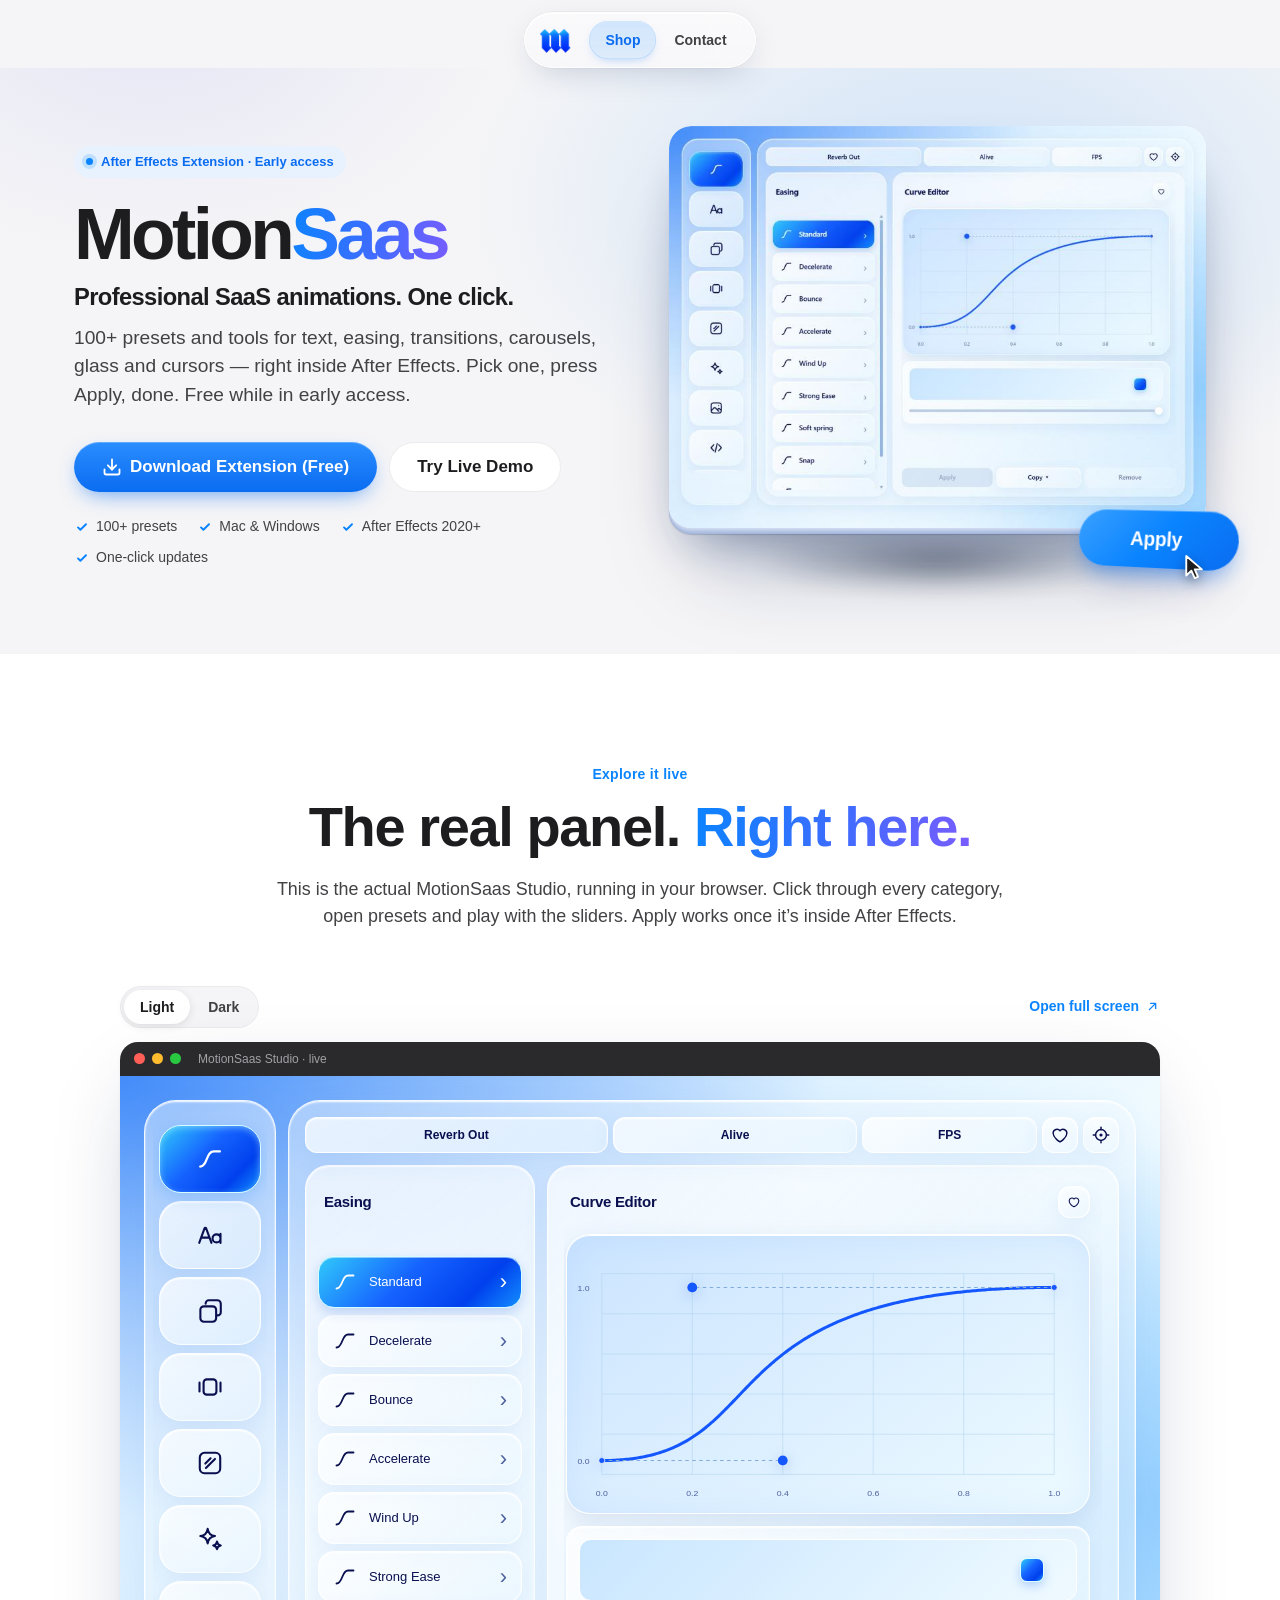
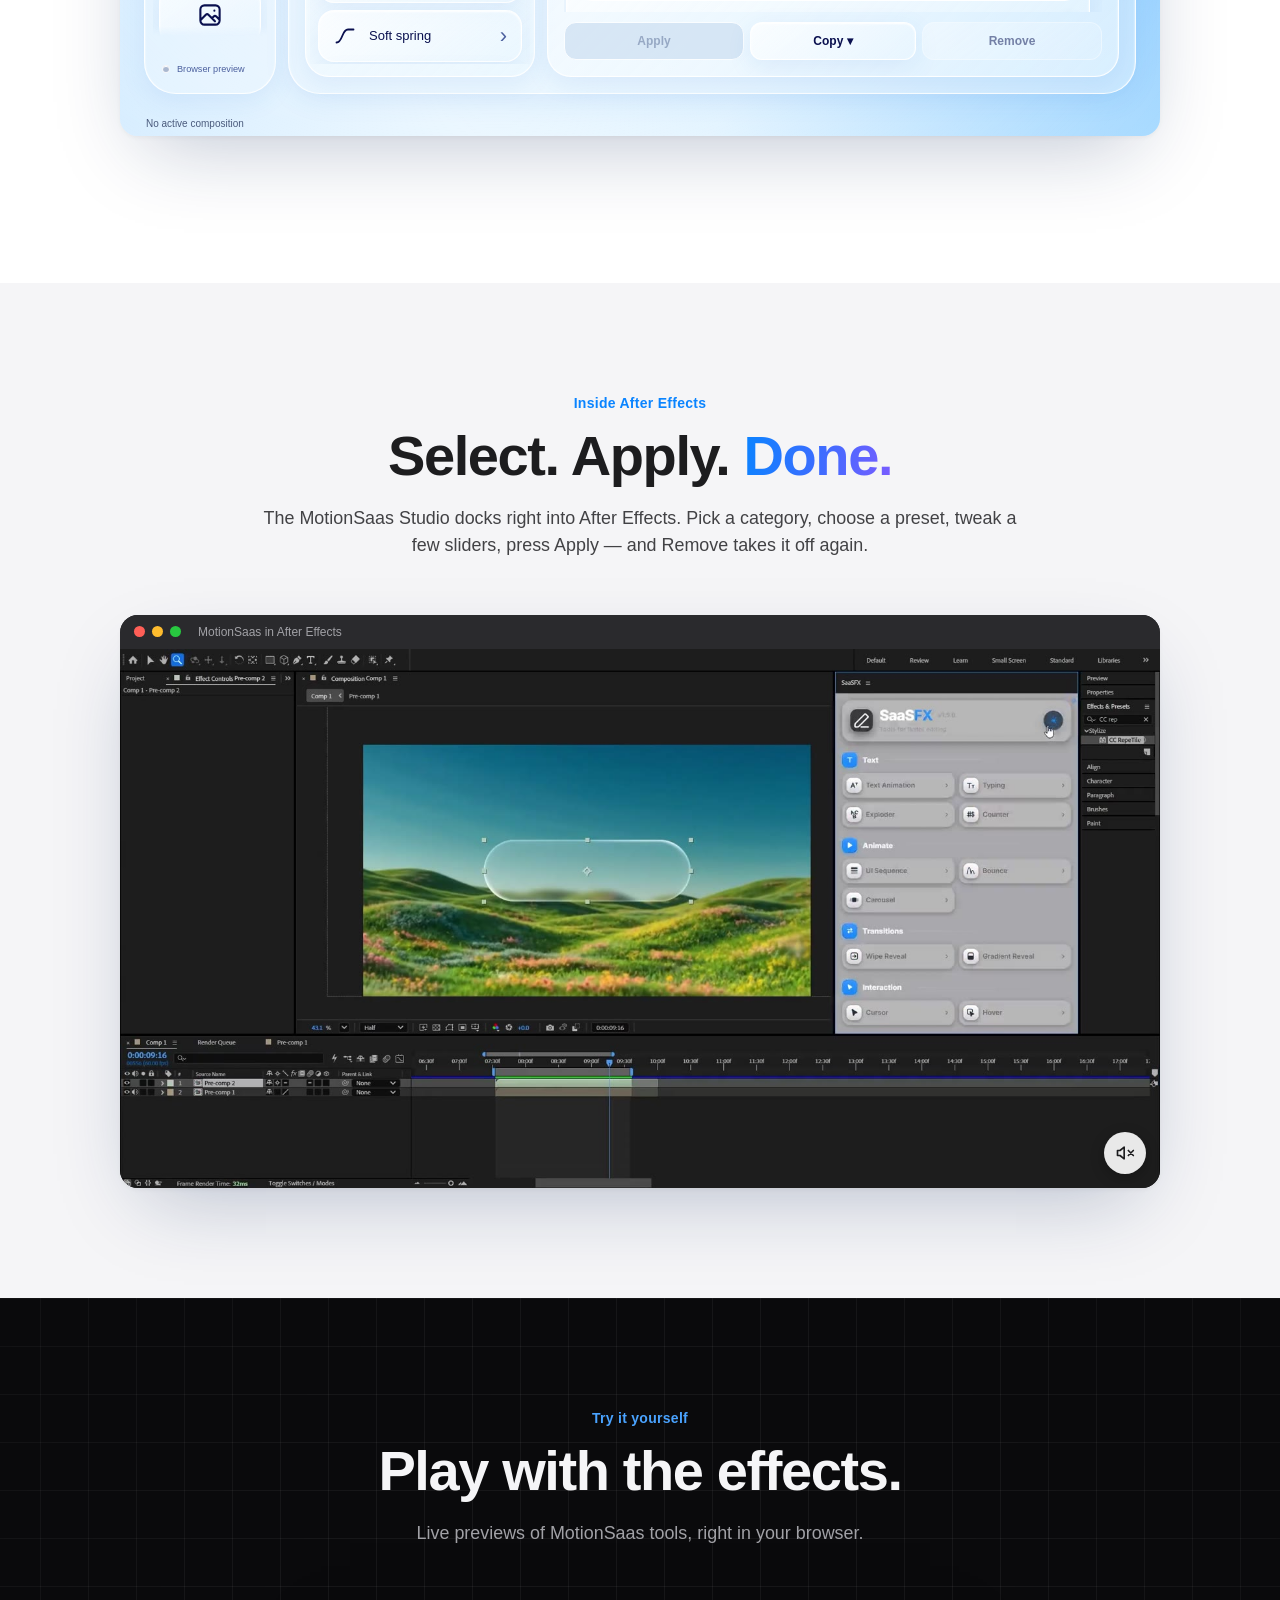
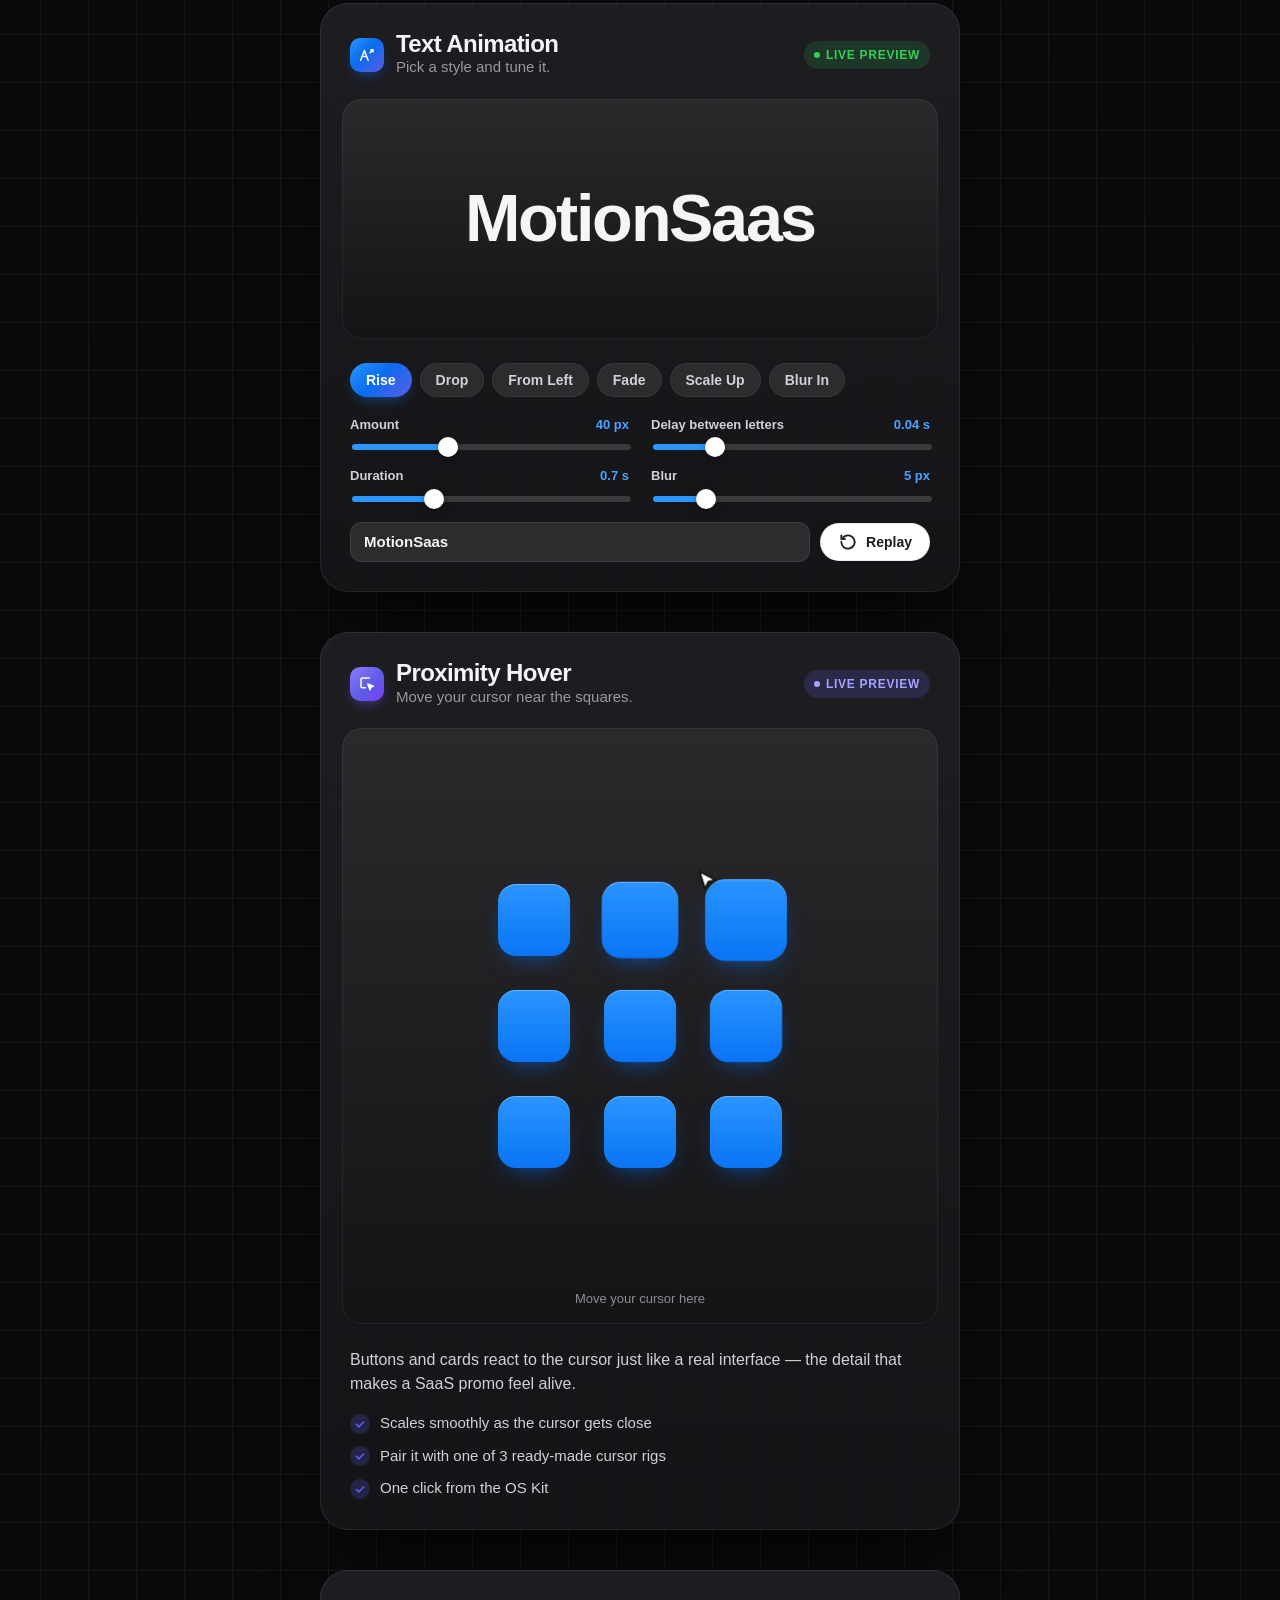
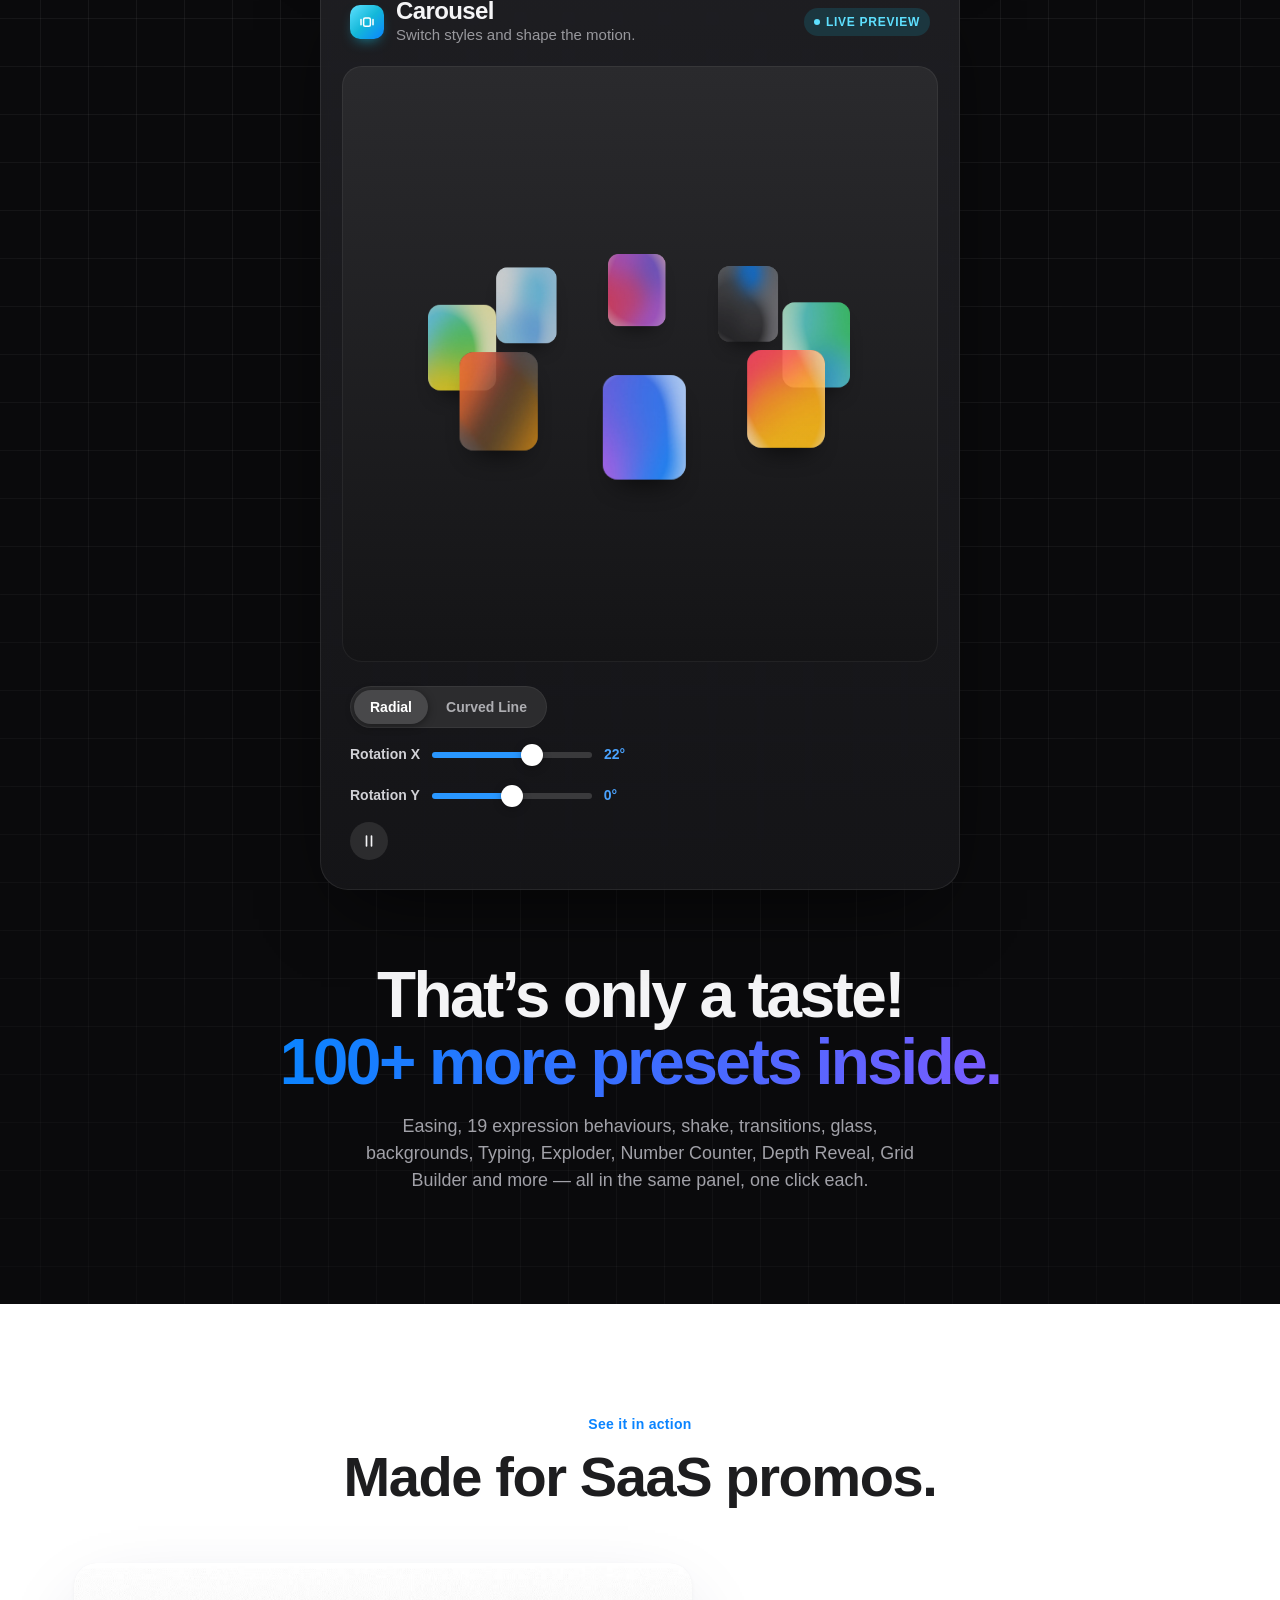
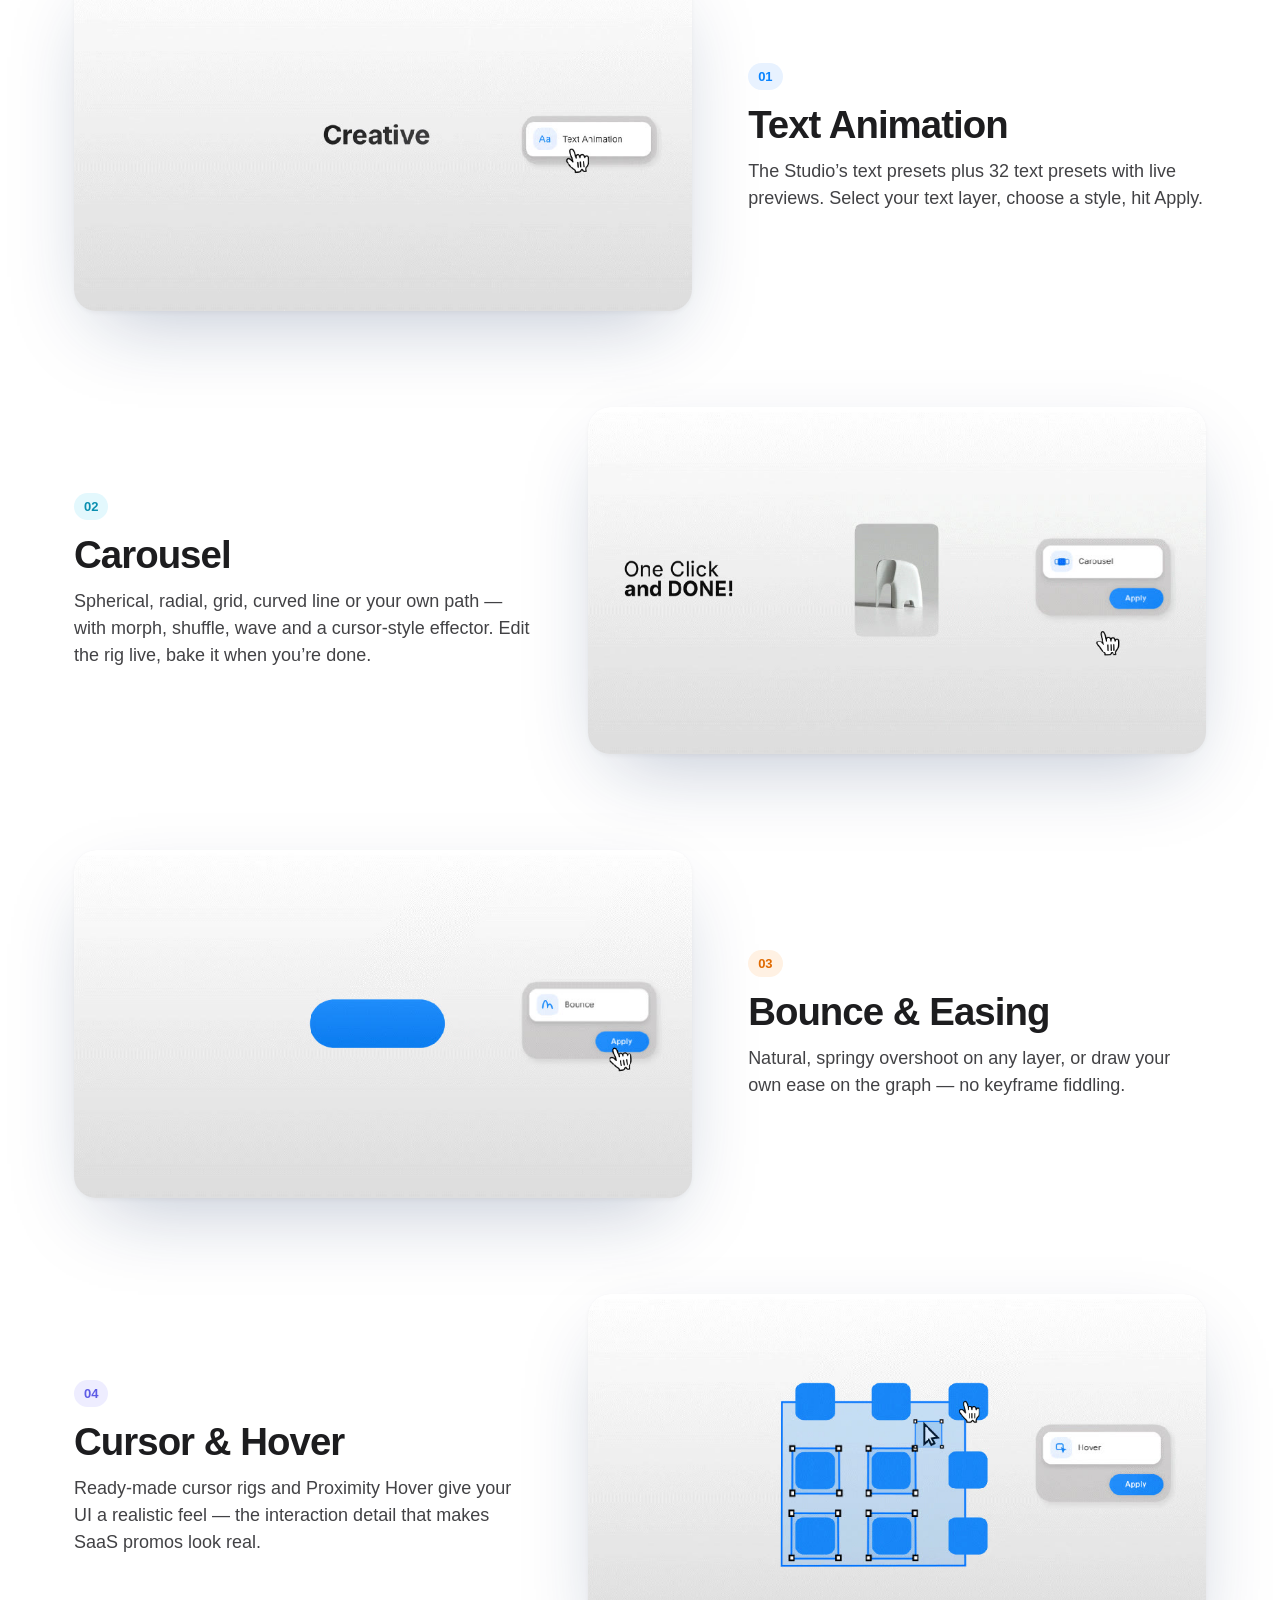
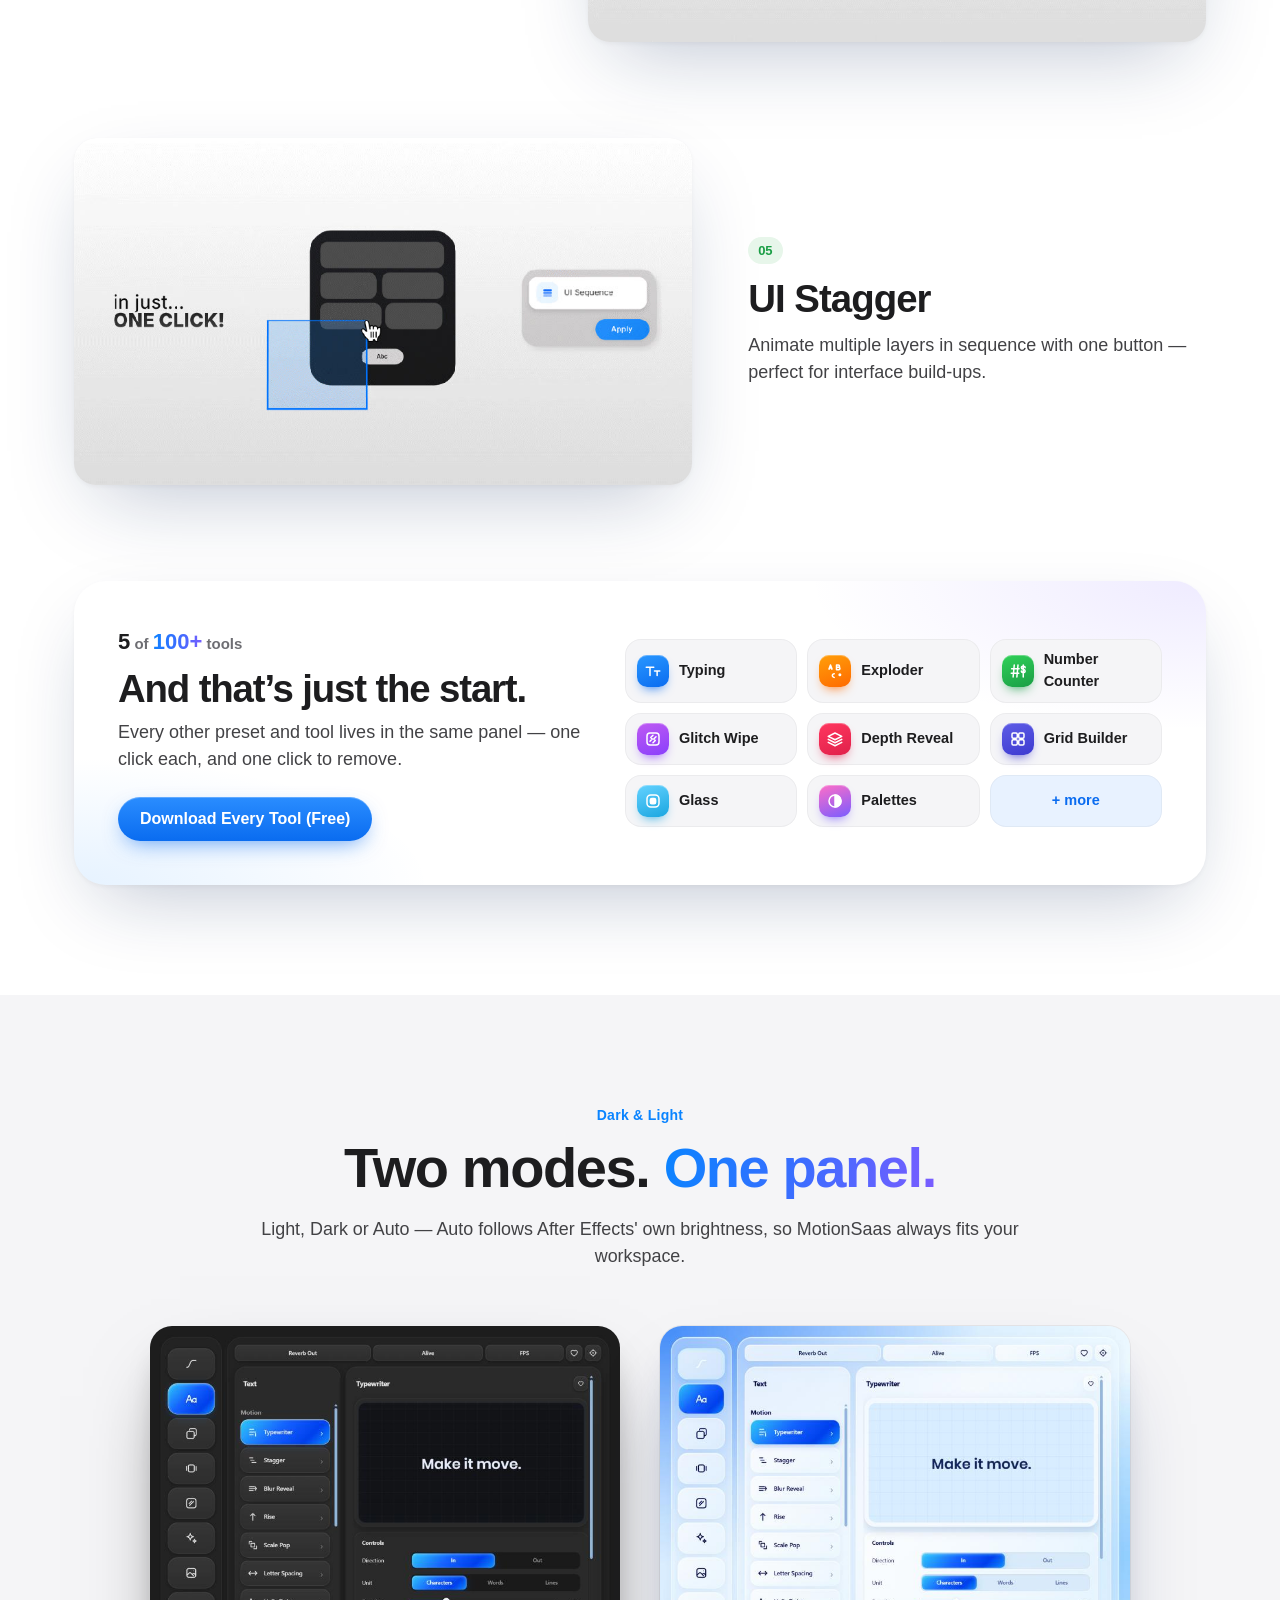
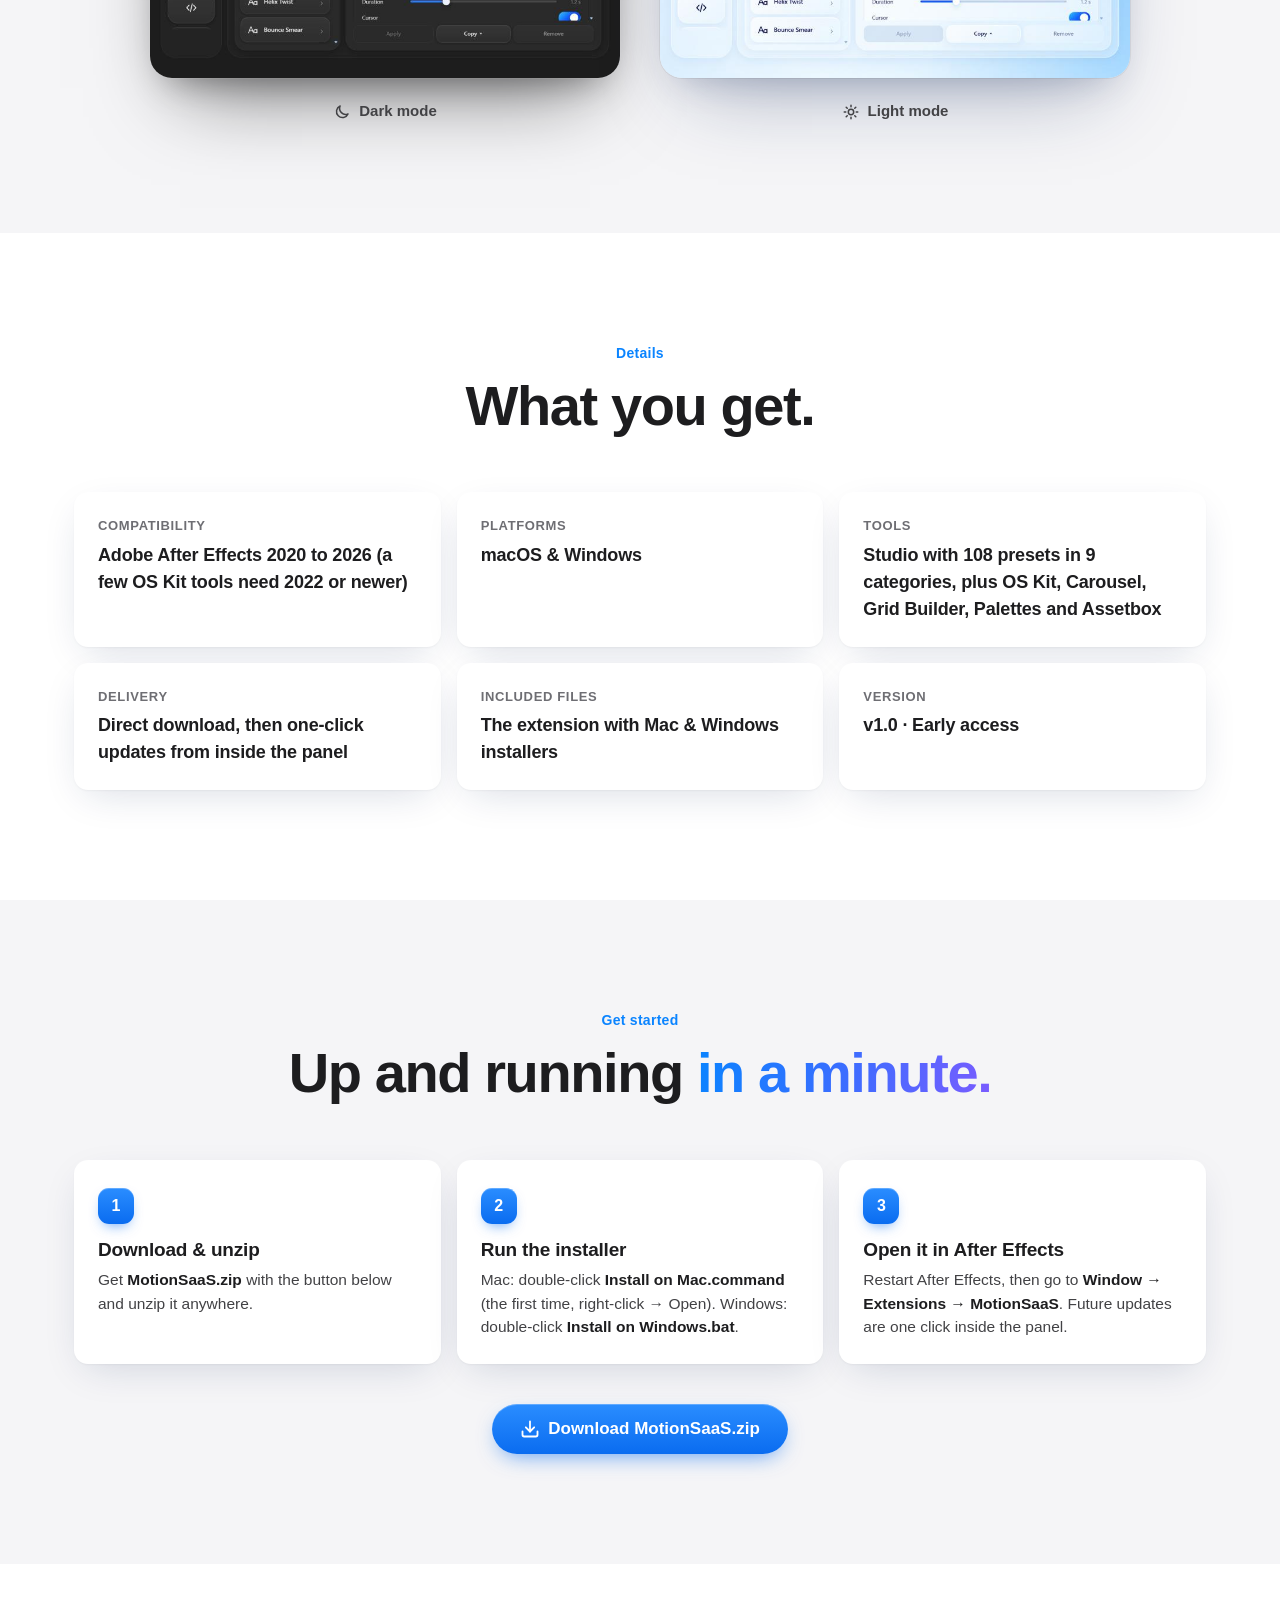
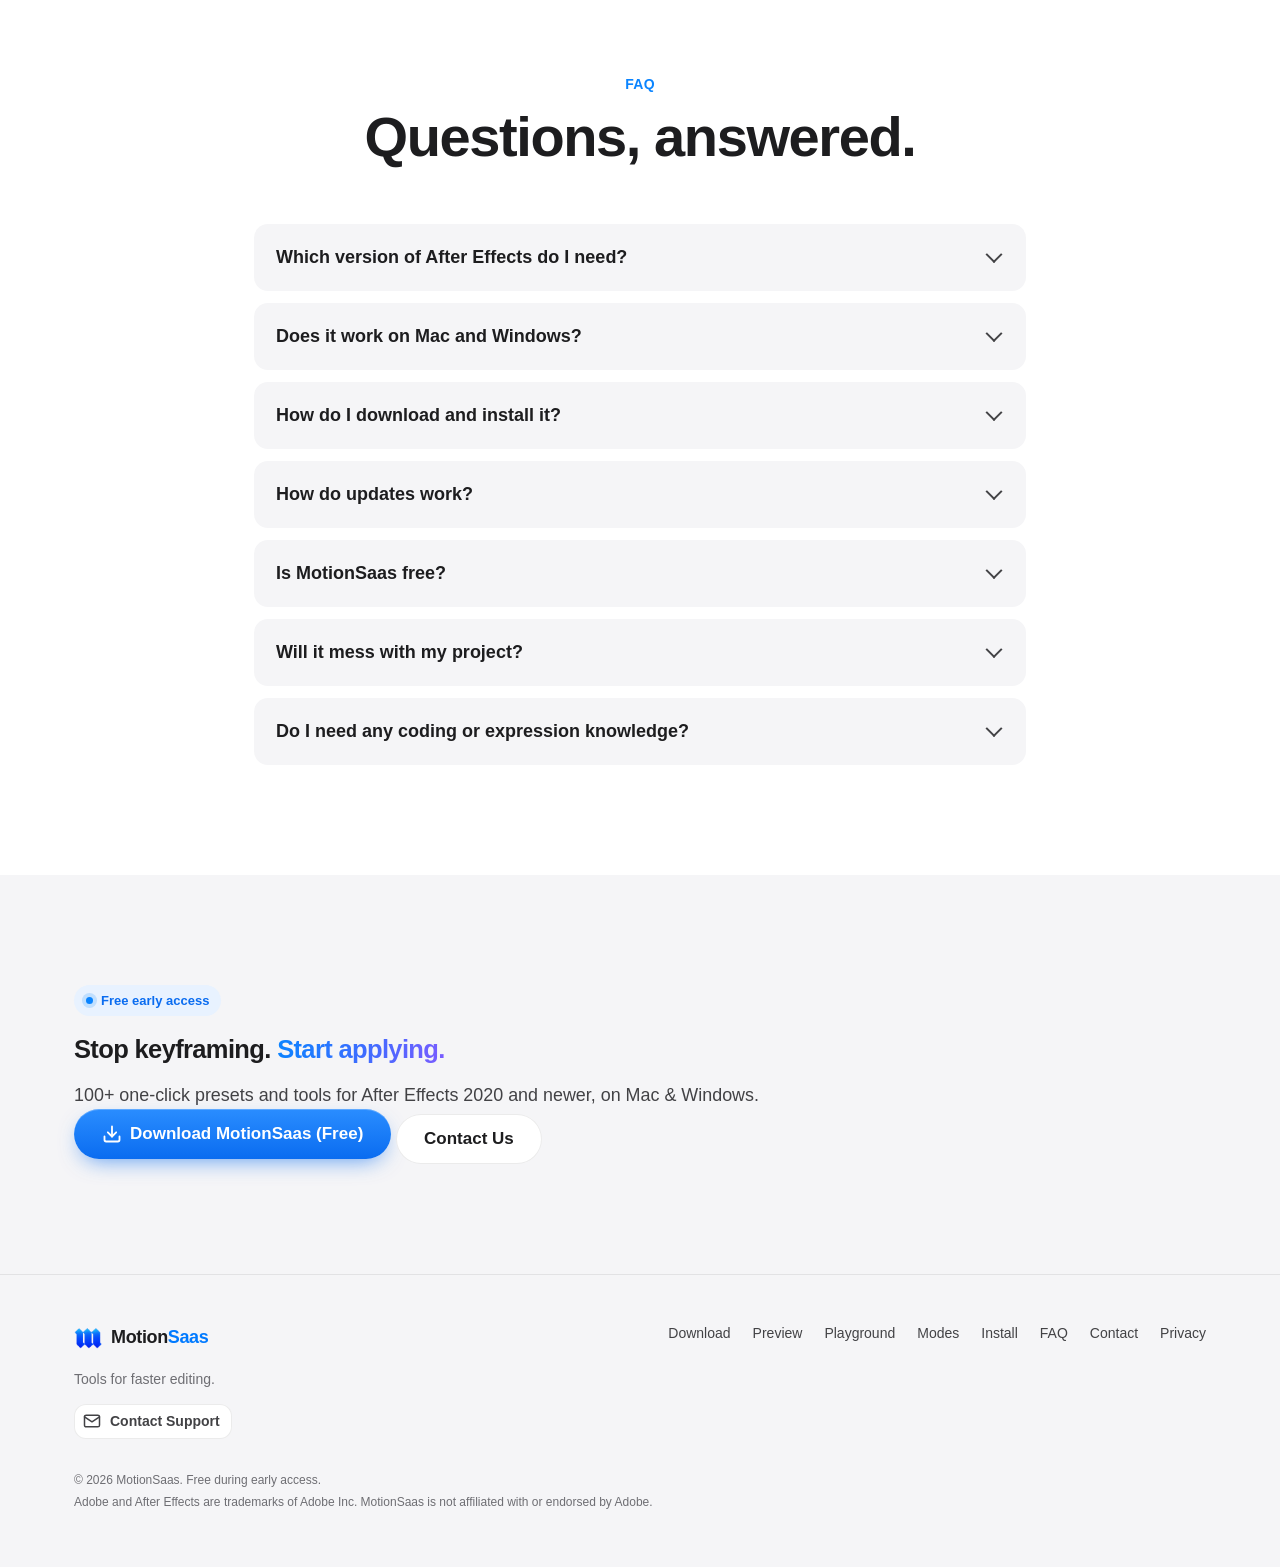
==== commit fb616cb4: "Website: version-stamp CSS/JS links so new styles show right after a deploy GitHub Pages caches CSS/" ====
--- a/index.html
+++ b/index.html
@@ -19,12 +19,12 @@
   <meta name="twitter:image" content="https://hellomotionsaas-coder.github.io/images/studio-easing.png">
   <meta property="og:url" content="https://hellomotionsaas-coder.github.io/">
   <meta name="twitter:card" content="summary_large_image">
-  <link rel="stylesheet" href="css/site.css">
-  <link rel="stylesheet" href="css/saasfx.css">
+  <link rel="stylesheet" href="css/site.css?v=202610290054">
+  <link rel="stylesheet" href="css/saasfx.css?v=202610290054">
   
-  <script src="js/site.js" defer=""></script>
-  <script src="js/saasfx.js" defer=""></script>
-  <script src="js/explore.js" defer=""></script>
+  <script src="js/site.js?v=202610290054" defer=""></script>
+  <script src="js/saasfx.js?v=202610290054" defer=""></script>
+  <script src="js/explore.js?v=202610290054" defer=""></script>
 </head>
 <body>
 <header class="nav" id="top">
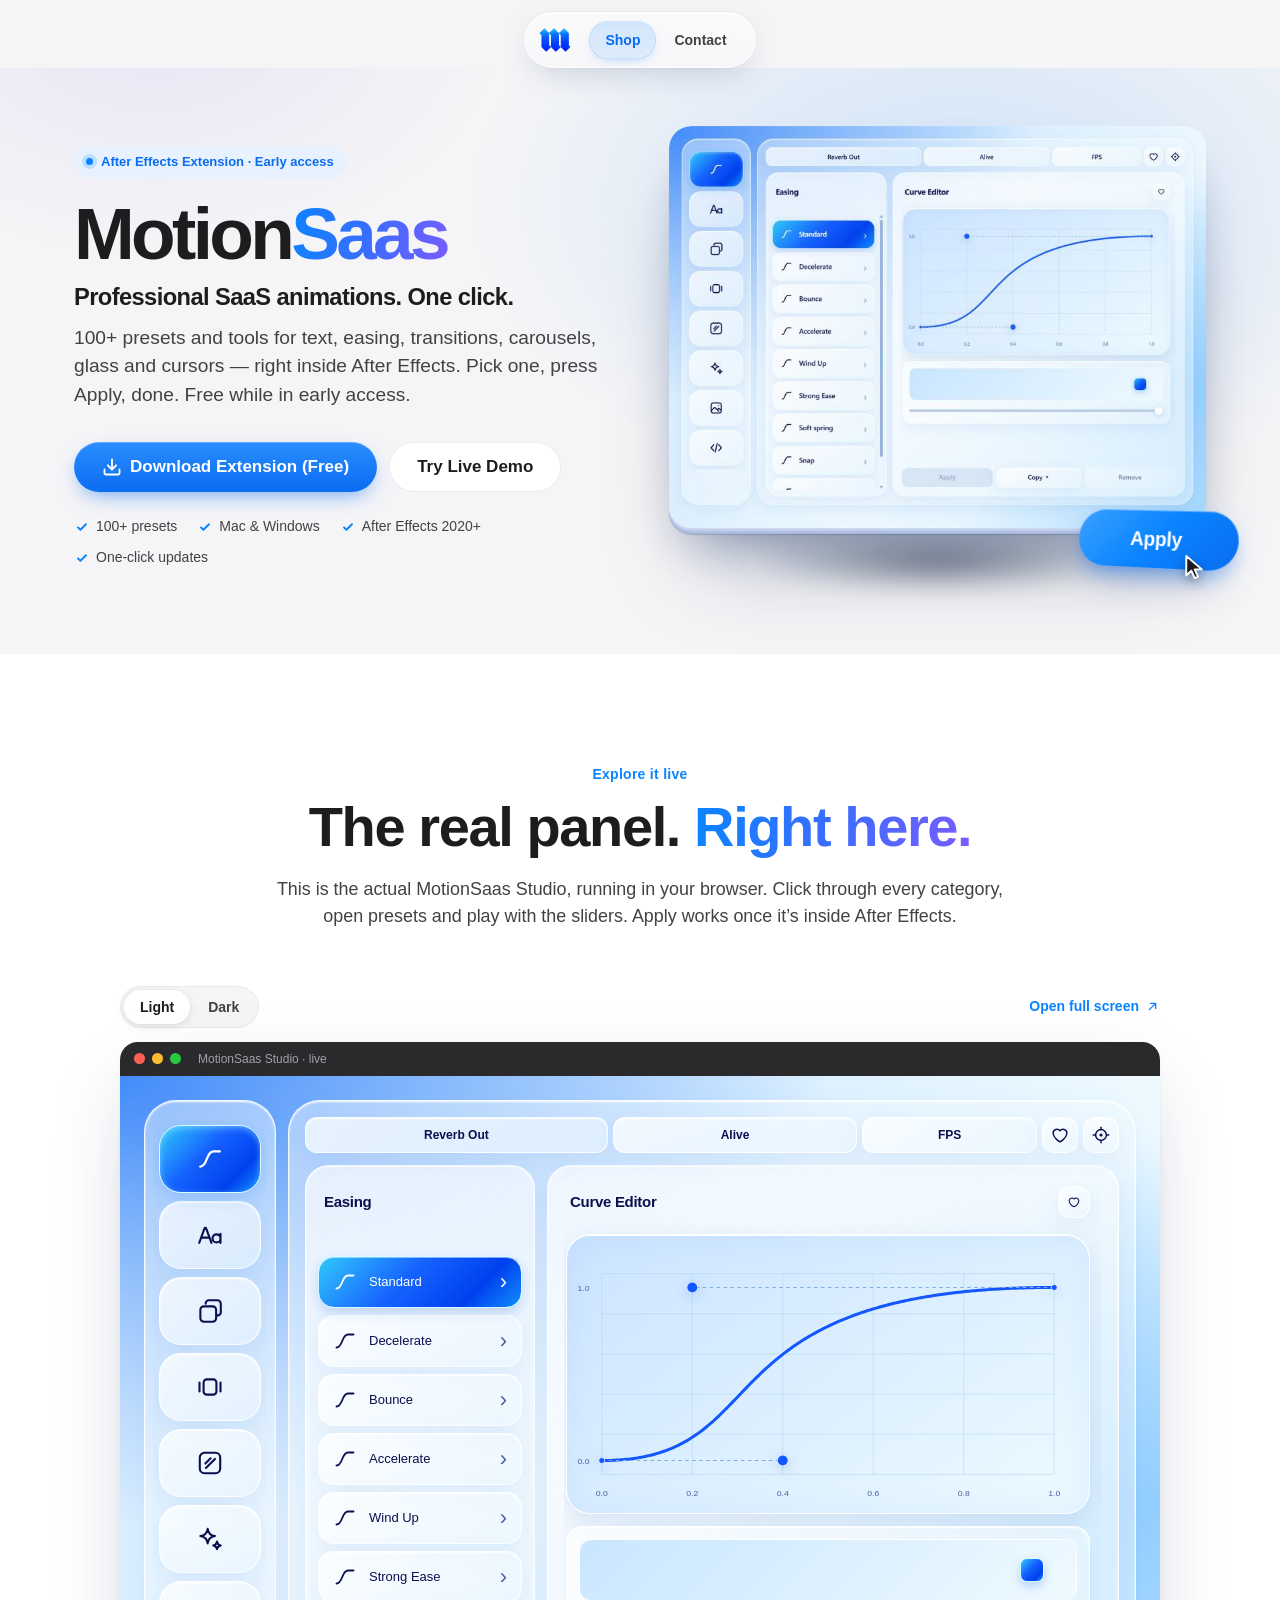
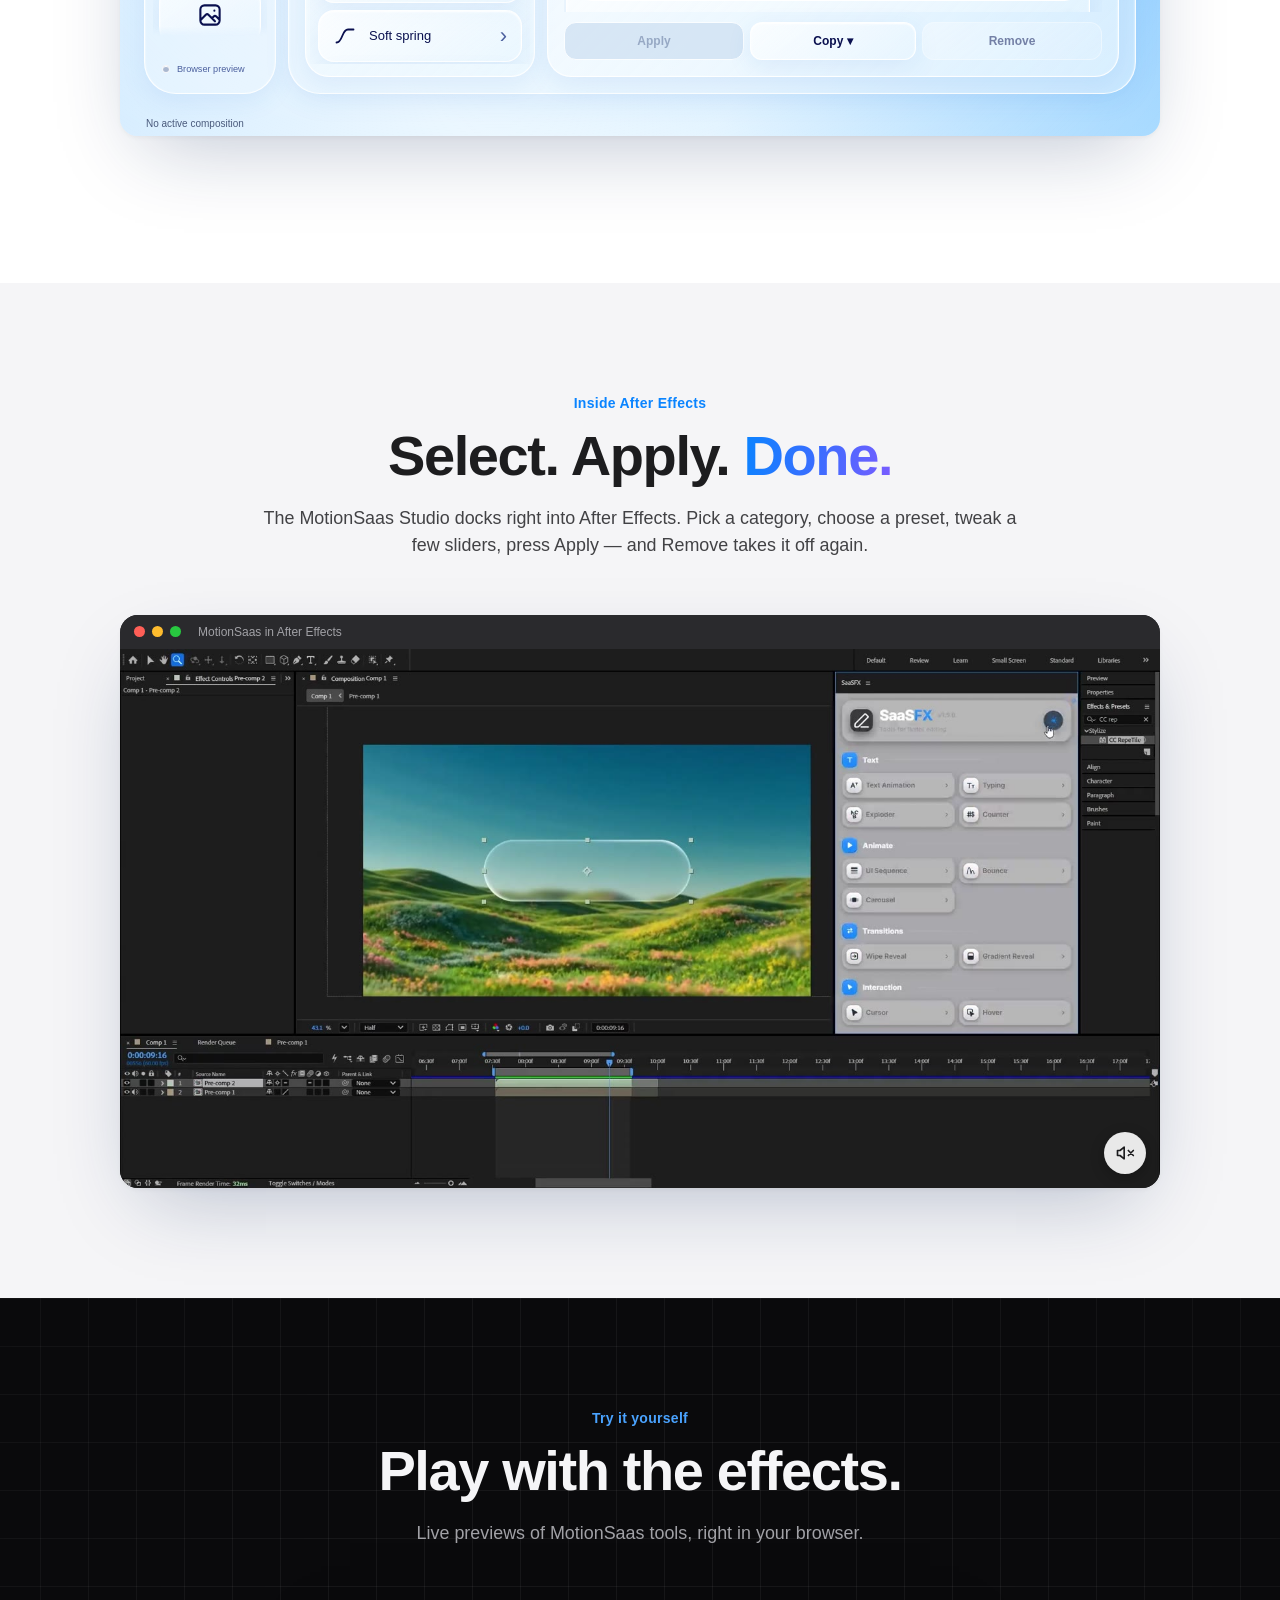
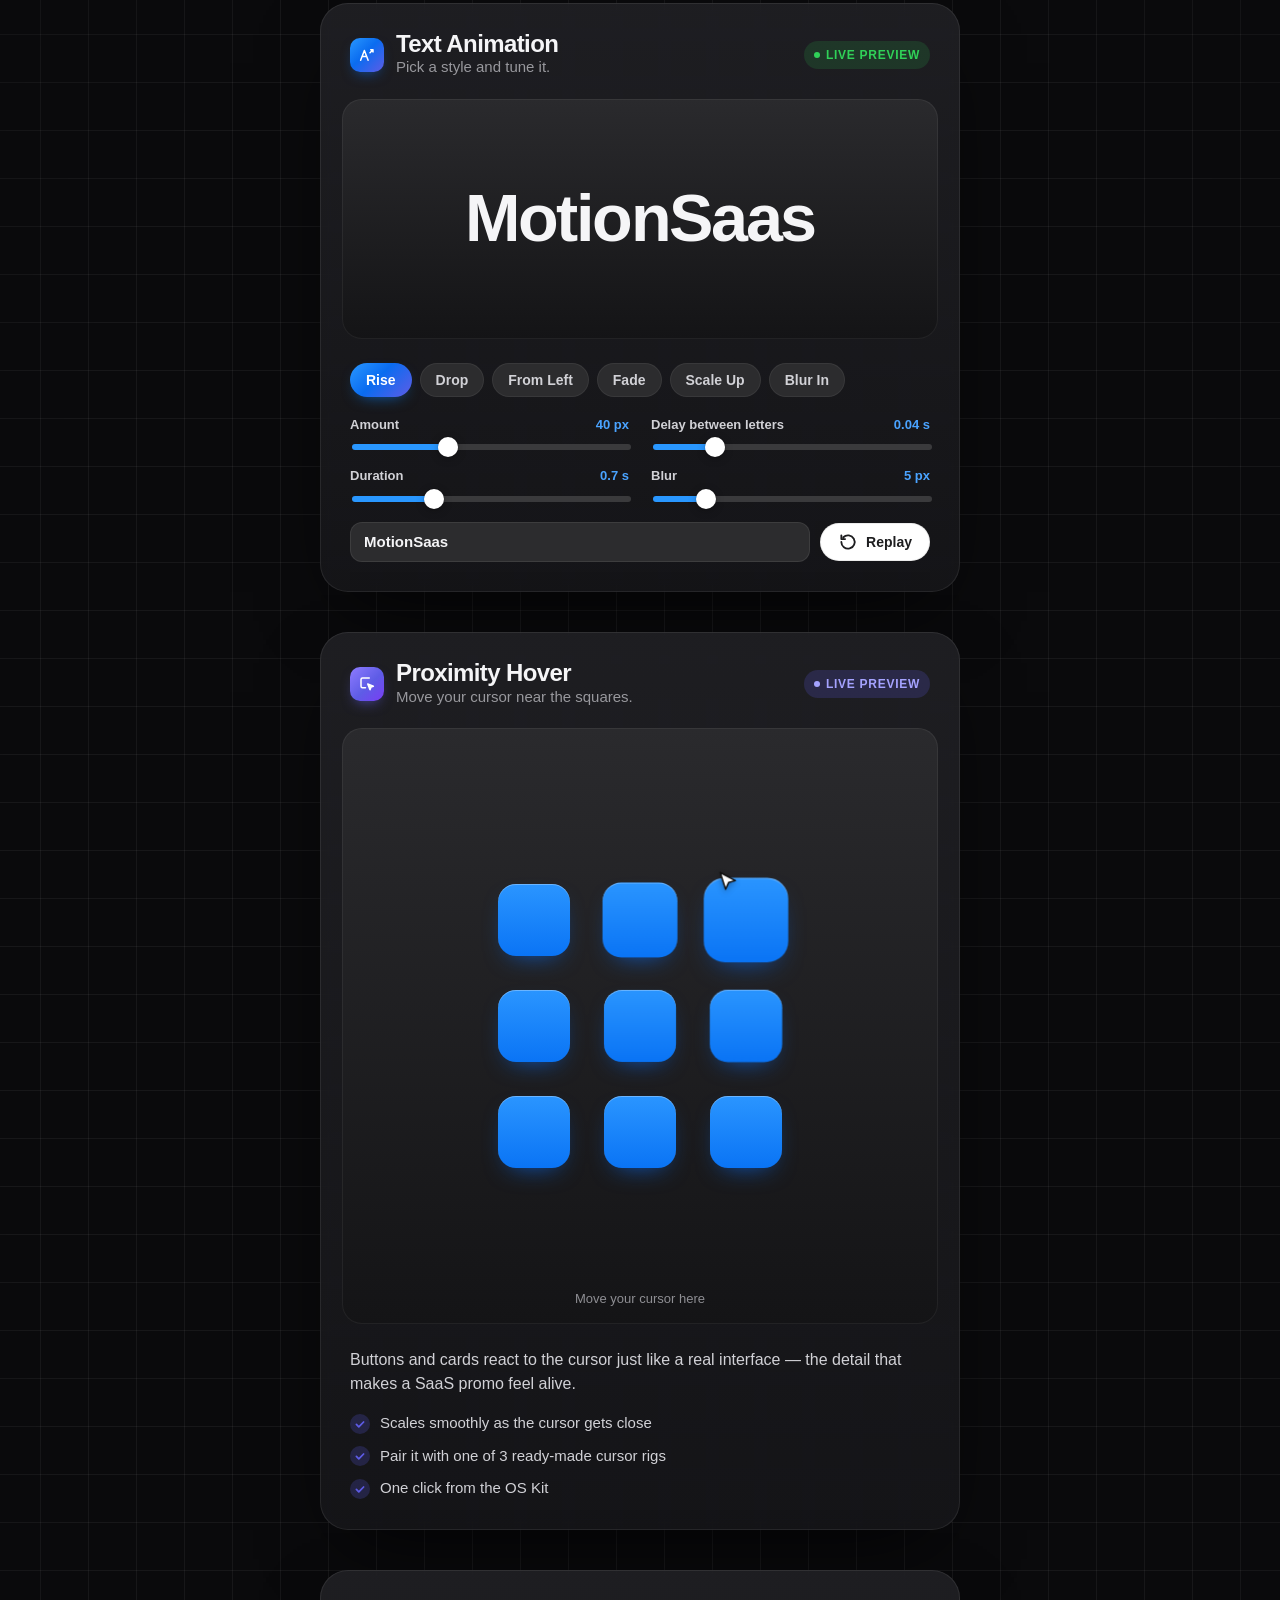
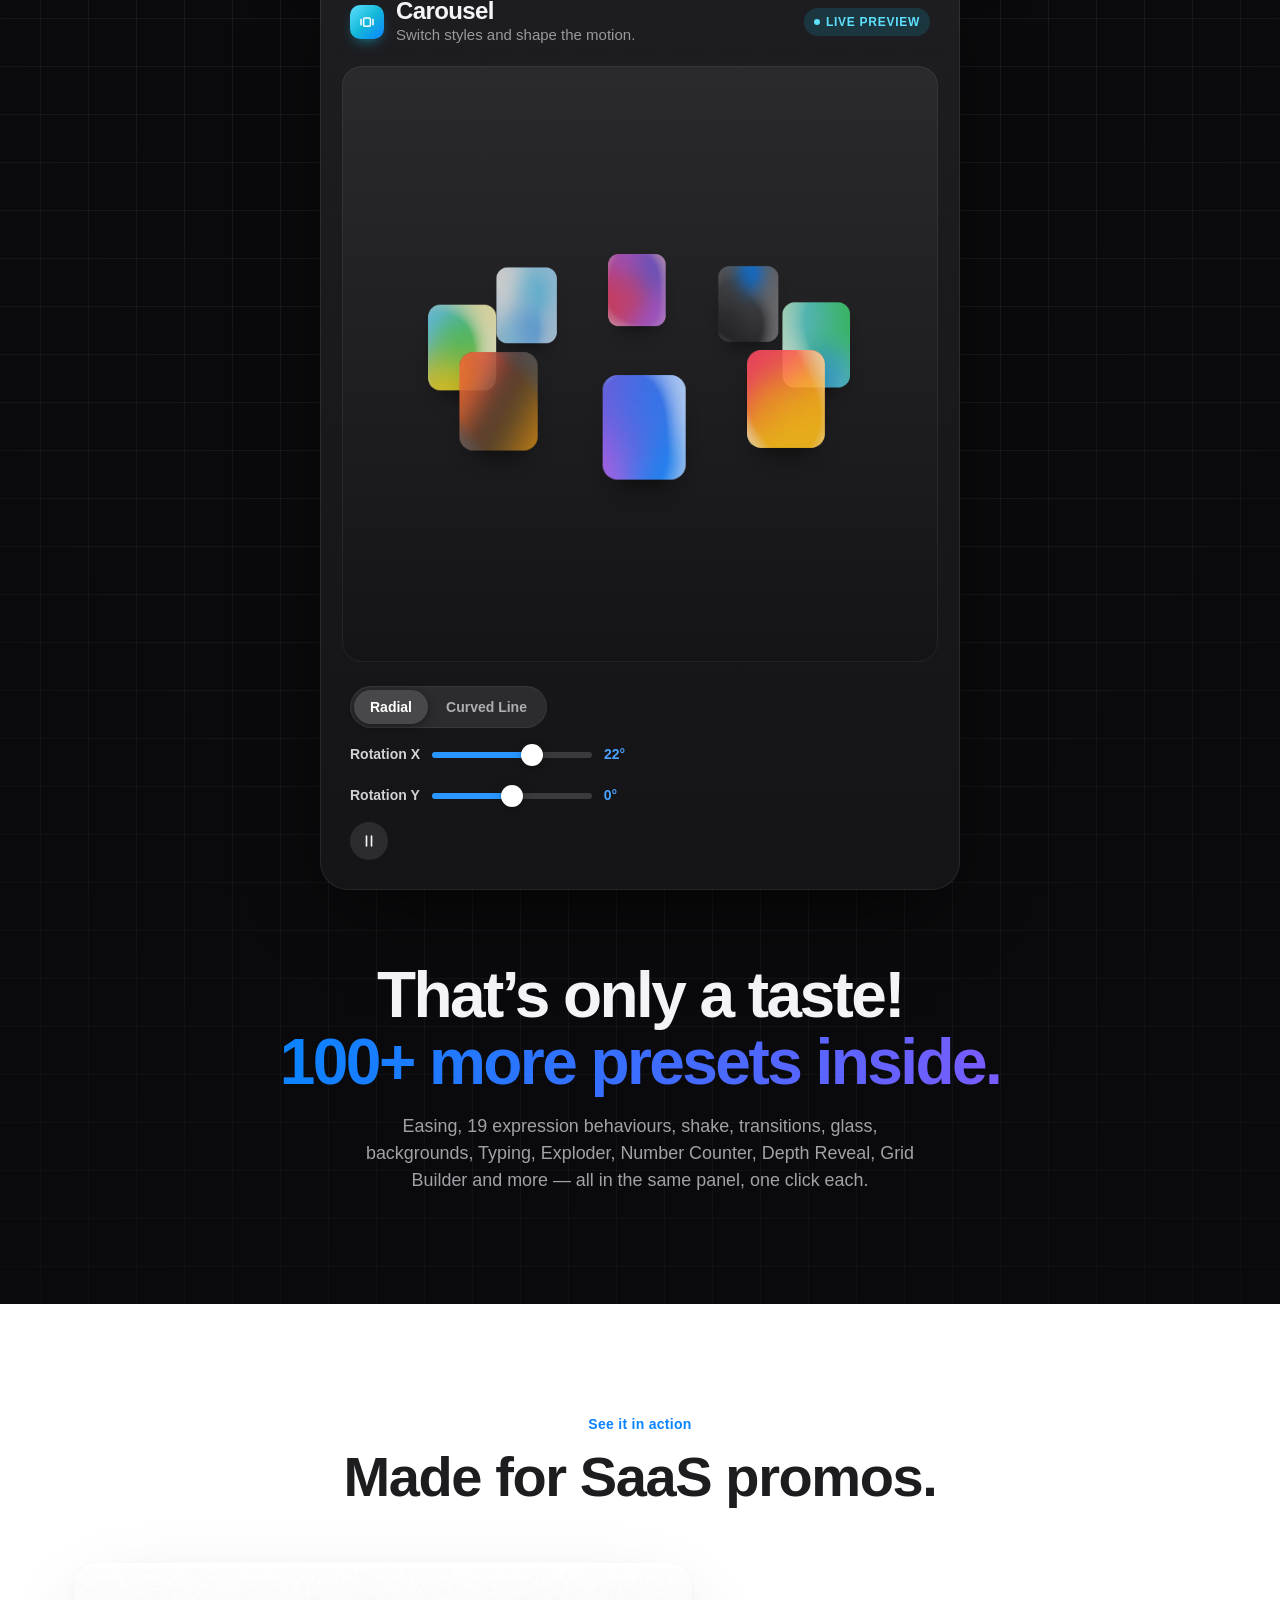
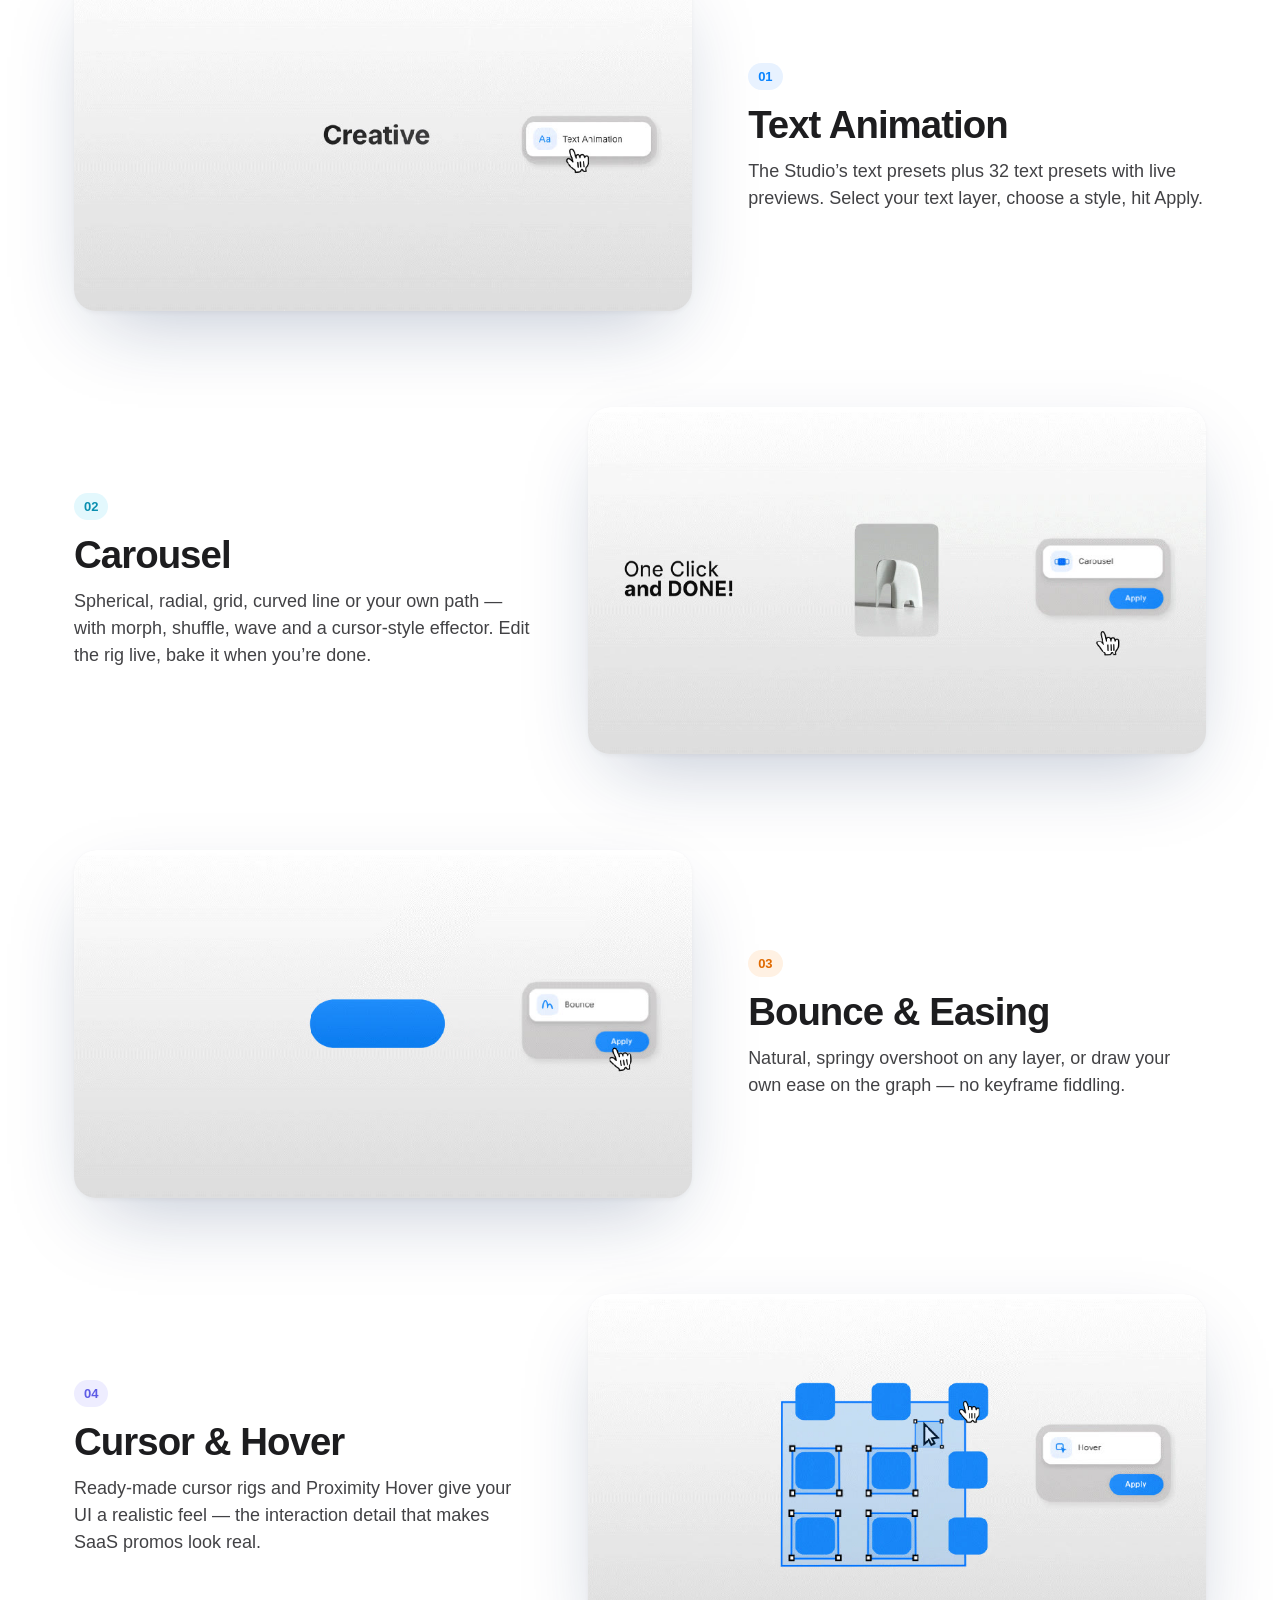
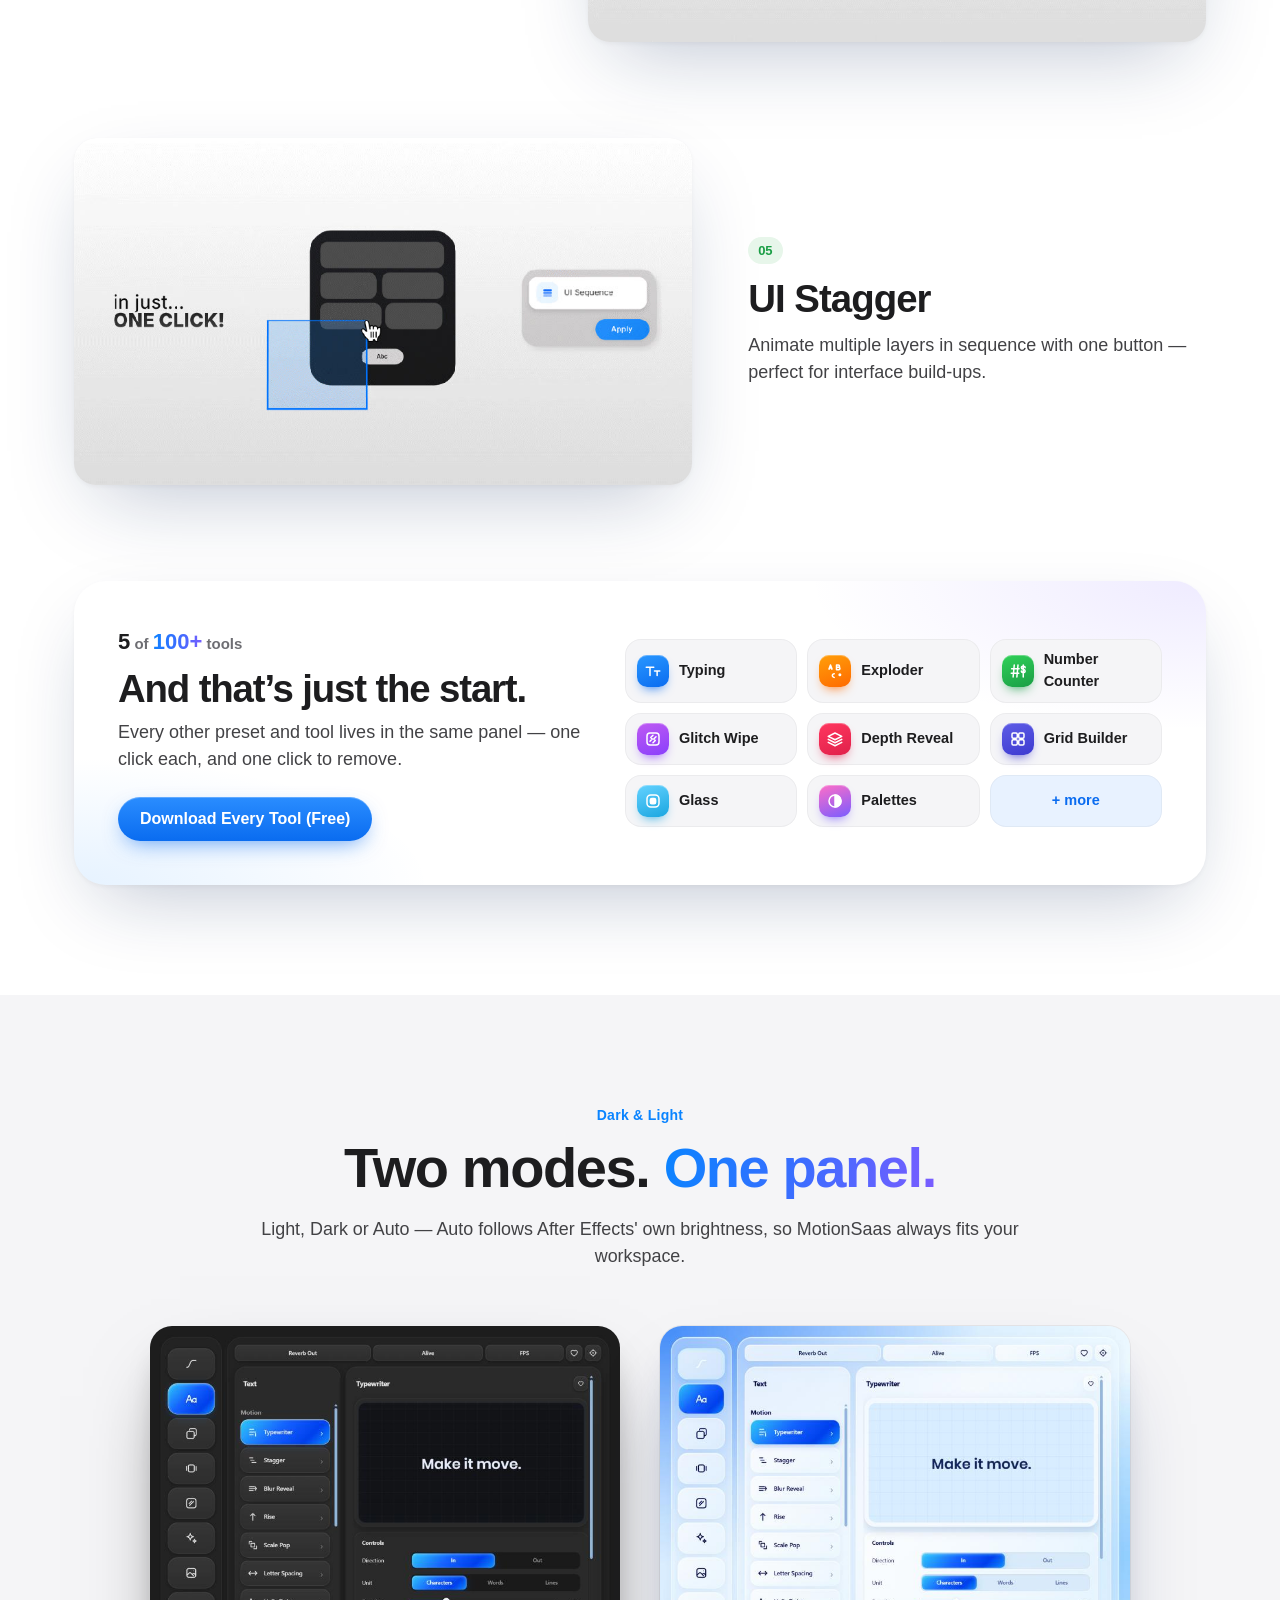
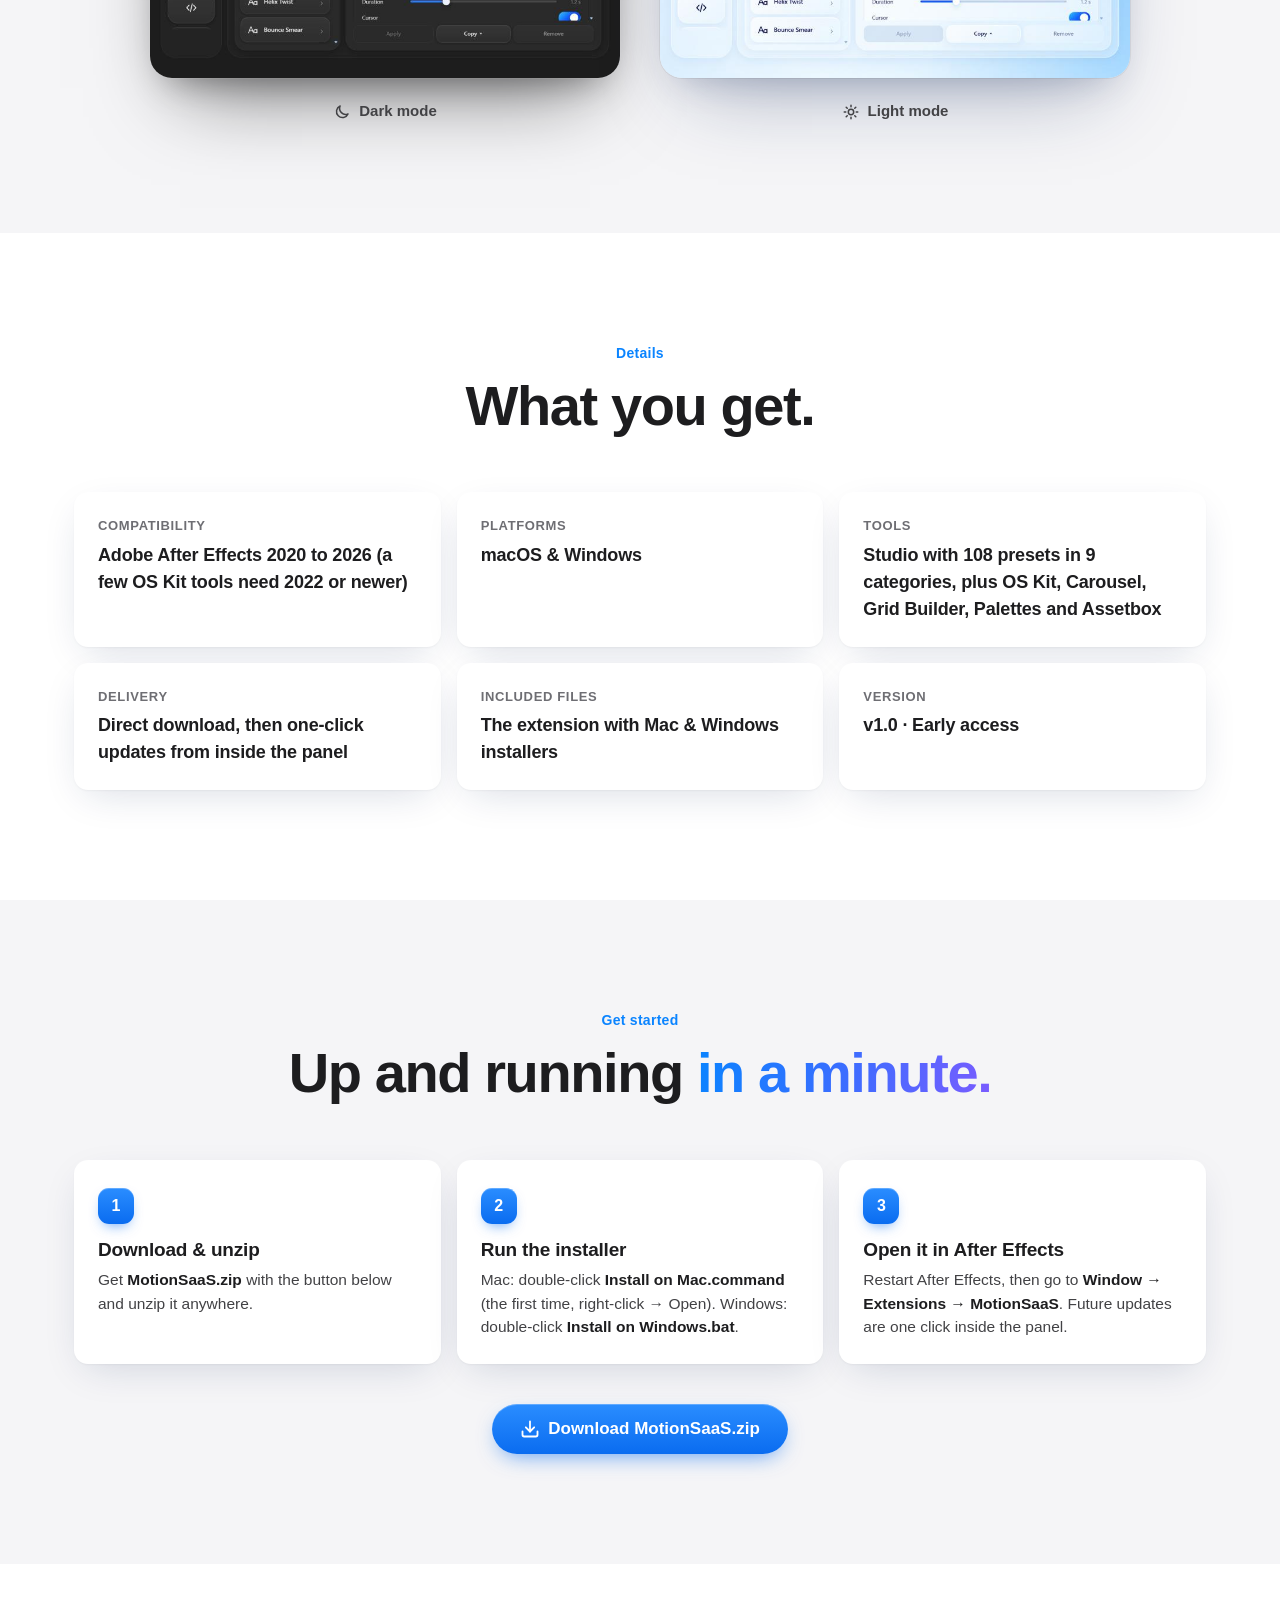
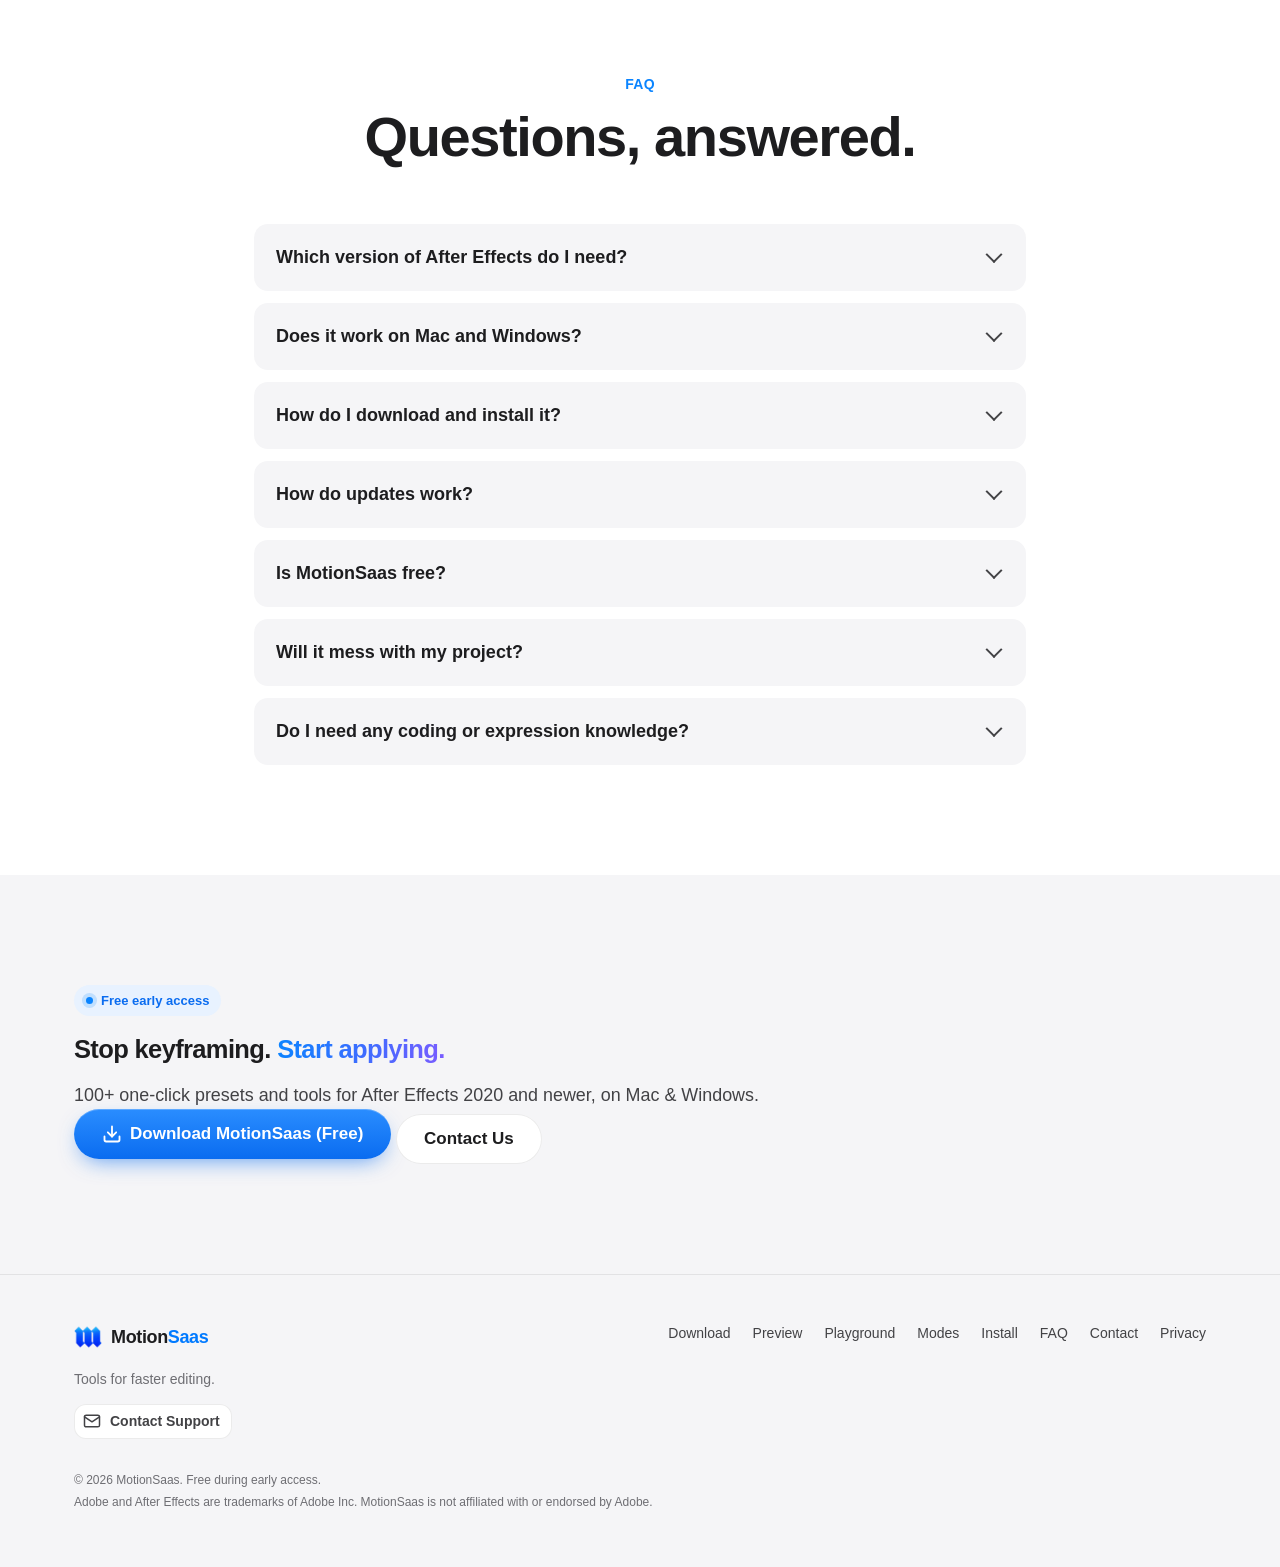
==== commit 56a30e08: "Website: security rules, clickjacking guard, 9 KB logo, structured data Every page gets a Content-Se" ====
--- a/index.html
+++ b/index.html
@@ -1,5 +1,9 @@
 <!DOCTYPE html><html lang="en" class=""><head>
   <meta charset="utf-8">
+  <!-- security: scripts/site-csp.js -->
+  <meta http-equiv="Content-Security-Policy" content="default-src 'self'; script-src 'self' 'sha256-dFqnkix/KyuQ/tR3B/FYwRtcbWXrtRW7VdscV/VFsmc='; style-src 'self' 'unsafe-inline'; img-src 'self' data:; media-src 'self'; font-src 'self' data:; connect-src 'self'; worker-src 'self'; frame-src 'self'; object-src 'none'; base-uri 'self'; form-action 'self' mailto:; upgrade-insecure-requests">
+  <meta name="referrer" content="strict-origin-when-cross-origin">
+  <!-- /security -->
   <script>document.documentElement.classList.remove('no-js')</script>
   <meta name="viewport" content="width=device-width, initial-scale=1, viewport-fit=cover">
   <title>MotionSaas — One-click SaaS animations for After Effects</title>
@@ -19,18 +23,35 @@
   <meta name="twitter:image" content="https://hellomotionsaas-coder.github.io/images/studio-easing.png">
   <meta property="og:url" content="https://hellomotionsaas-coder.github.io/">
   <meta name="twitter:card" content="summary_large_image">
-  <link rel="stylesheet" href="css/site.css?v=202610290054">
-  <link rel="stylesheet" href="css/saasfx.css?v=202610290054">
+  <script type="application/ld+json">
+  {
+    "@context": "https://schema.org",
+    "@type": "SoftwareApplication",
+    "name": "MotionSaas",
+    "description": "After Effects extension for SaaS video editors: 100+ one-click presets for text, easing, transitions, carousels, glass and cursors.",
+    "applicationCategory": "DesignApplication",
+    "applicationSubCategory": "Adobe After Effects extension",
+    "operatingSystem": "macOS, Windows",
+    "softwareRequirements": "Adobe After Effects 2020 or later",
+    "softwareVersion": "1.0",
+    "url": "https://hellomotionsaas-coder.github.io/",
+    "downloadUrl": "https://hellomotionsaas-coder.github.io/MotionSaaS.zip",
+    "screenshot": "https://hellomotionsaas-coder.github.io/images/studio-easing.png",
+    "offers": { "@type": "Offer", "price": "0", "priceCurrency": "USD" }
+  }
+  </script>
+  <link rel="stylesheet" href="css/site.css?v=202610290100">
+  <link rel="stylesheet" href="css/saasfx.css?v=202610290100">
   
-  <script src="js/site.js?v=202610290054" defer=""></script>
-  <script src="js/saasfx.js?v=202610290054" defer=""></script>
-  <script src="js/explore.js?v=202610290054" defer=""></script>
+  <script src="js/site.js?v=202610290100" defer=""></script>
+  <script src="js/saasfx.js?v=202610290100" defer=""></script>
+  <script src="js/explore.js?v=202610290100" defer=""></script>
 </head>
 <body>
 <header class="nav" id="top">
   <div class="nav__pill">
     <a href="#top" class="brand" aria-label="MotionSaas">
-      <img class="brand__logo" src="images/logo.png" width="32" height="32" alt="MotionSaas">
+      <img class="brand__logo" src="images/logo.webp" width="32" height="32" alt="MotionSaas">
     </a>
     <nav class="nav__links" aria-label="Main">
       <a href="#top" class="is-on" aria-current="page">Shop</a>
@@ -379,7 +400,7 @@
   <div class="container footer__inner">
     <div>
       <a href="./#top" class="brand brand--sm" aria-label="MotionSaas home">
-        <img class="brand__logo" src="images/logo.png" width="32" height="32" alt="MotionSaas" style="border-radius:7px;display:block;">
+        <img class="brand__logo" src="images/logo.webp" width="32" height="32" alt="MotionSaas" style="border-radius:7px;display:block;">
         <span class="brand__name" style="display:inline-block !important;">Motion<span class="accent" style="color:#007aff;">Saas</span></span>
       </a>
       <p class="footer__small">Tools for faster editing.</p>
@@ -405,7 +426,7 @@
 <div class="buybar" data-buybar="" aria-label="Quick download bar">
   <div class="container buybar__inner">
     <div class="buybar__product">
-      <img src="images/logo.png" width="32" height="32" alt="MotionSaas" class="buybar__img" style="border-radius:6px;display:block;">
+      <img src="images/logo.webp" width="32" height="32" alt="MotionSaas" class="buybar__img" style="border-radius:6px;display:block;">
       <div>
         <div class="buybar__title">Motion<b>Saas</b> <span>v1.0</span></div>
         <div class="buybar__sub">Free early access</div>
